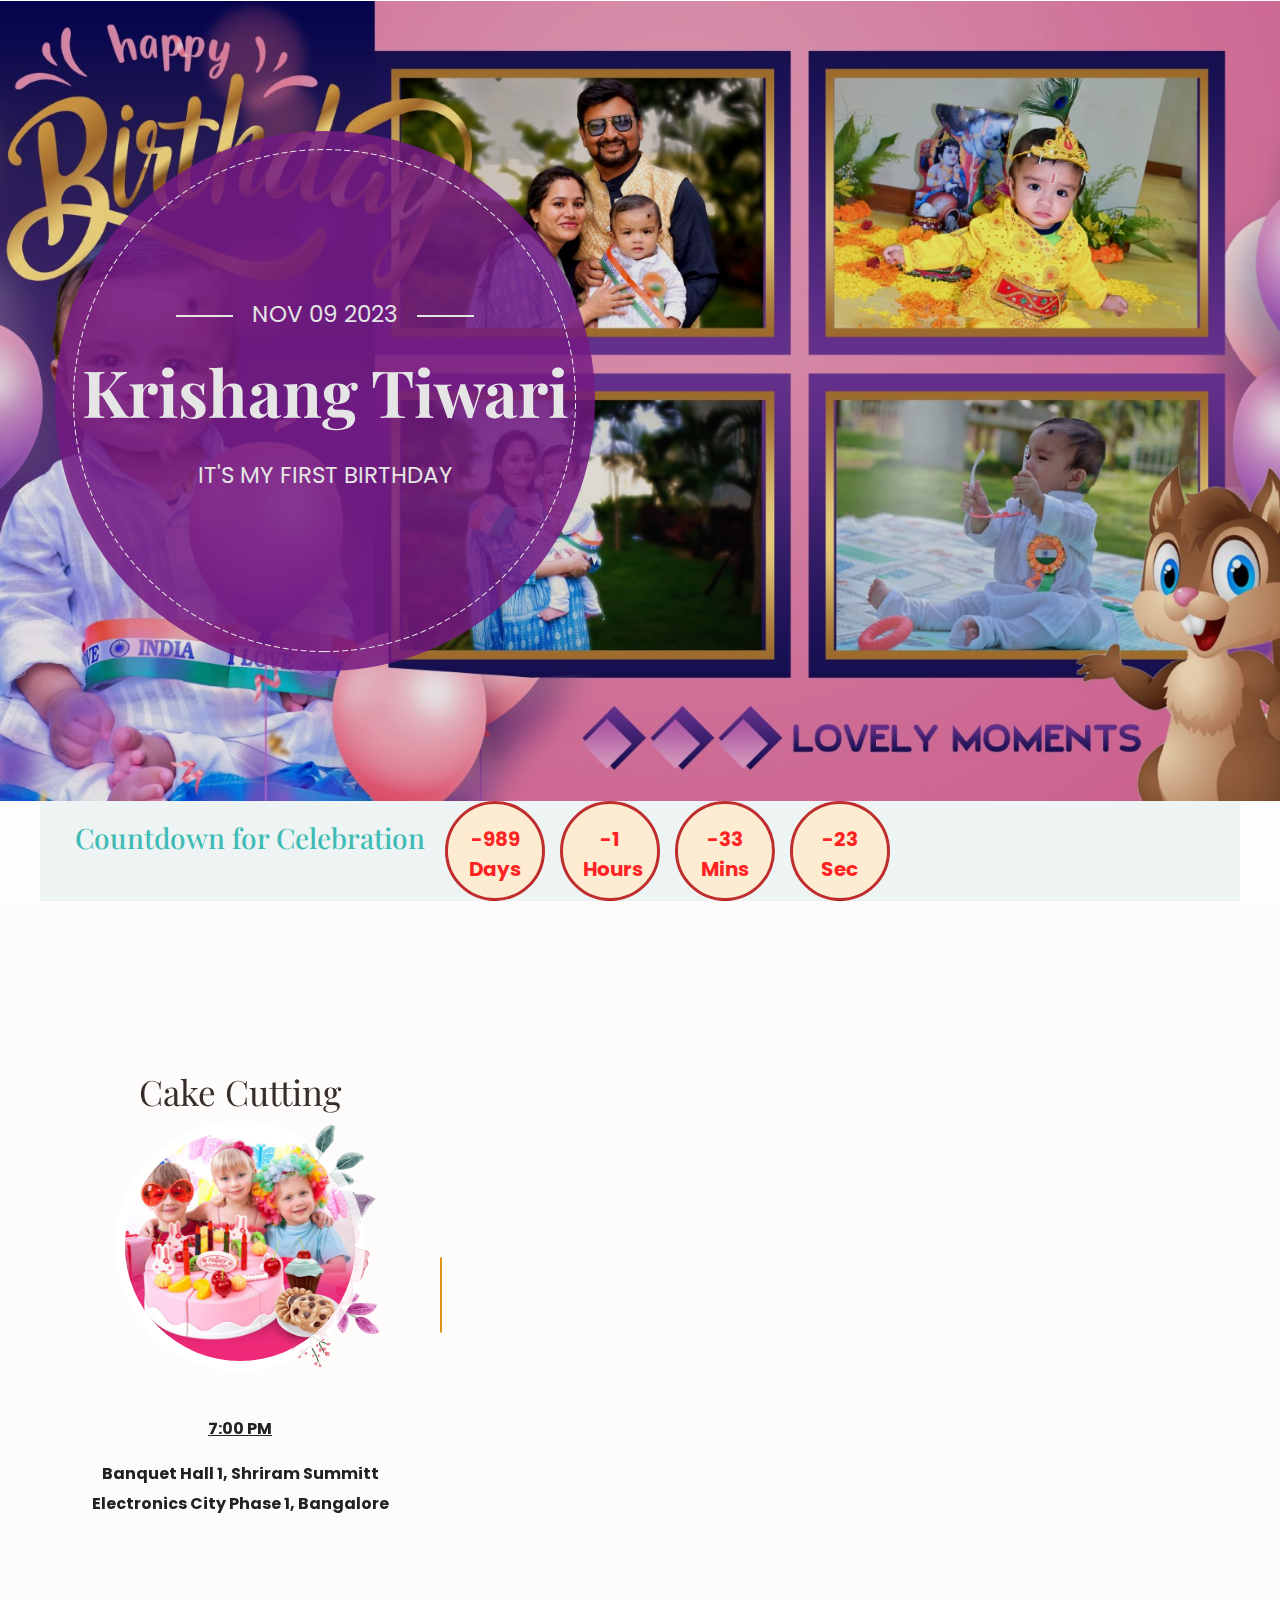
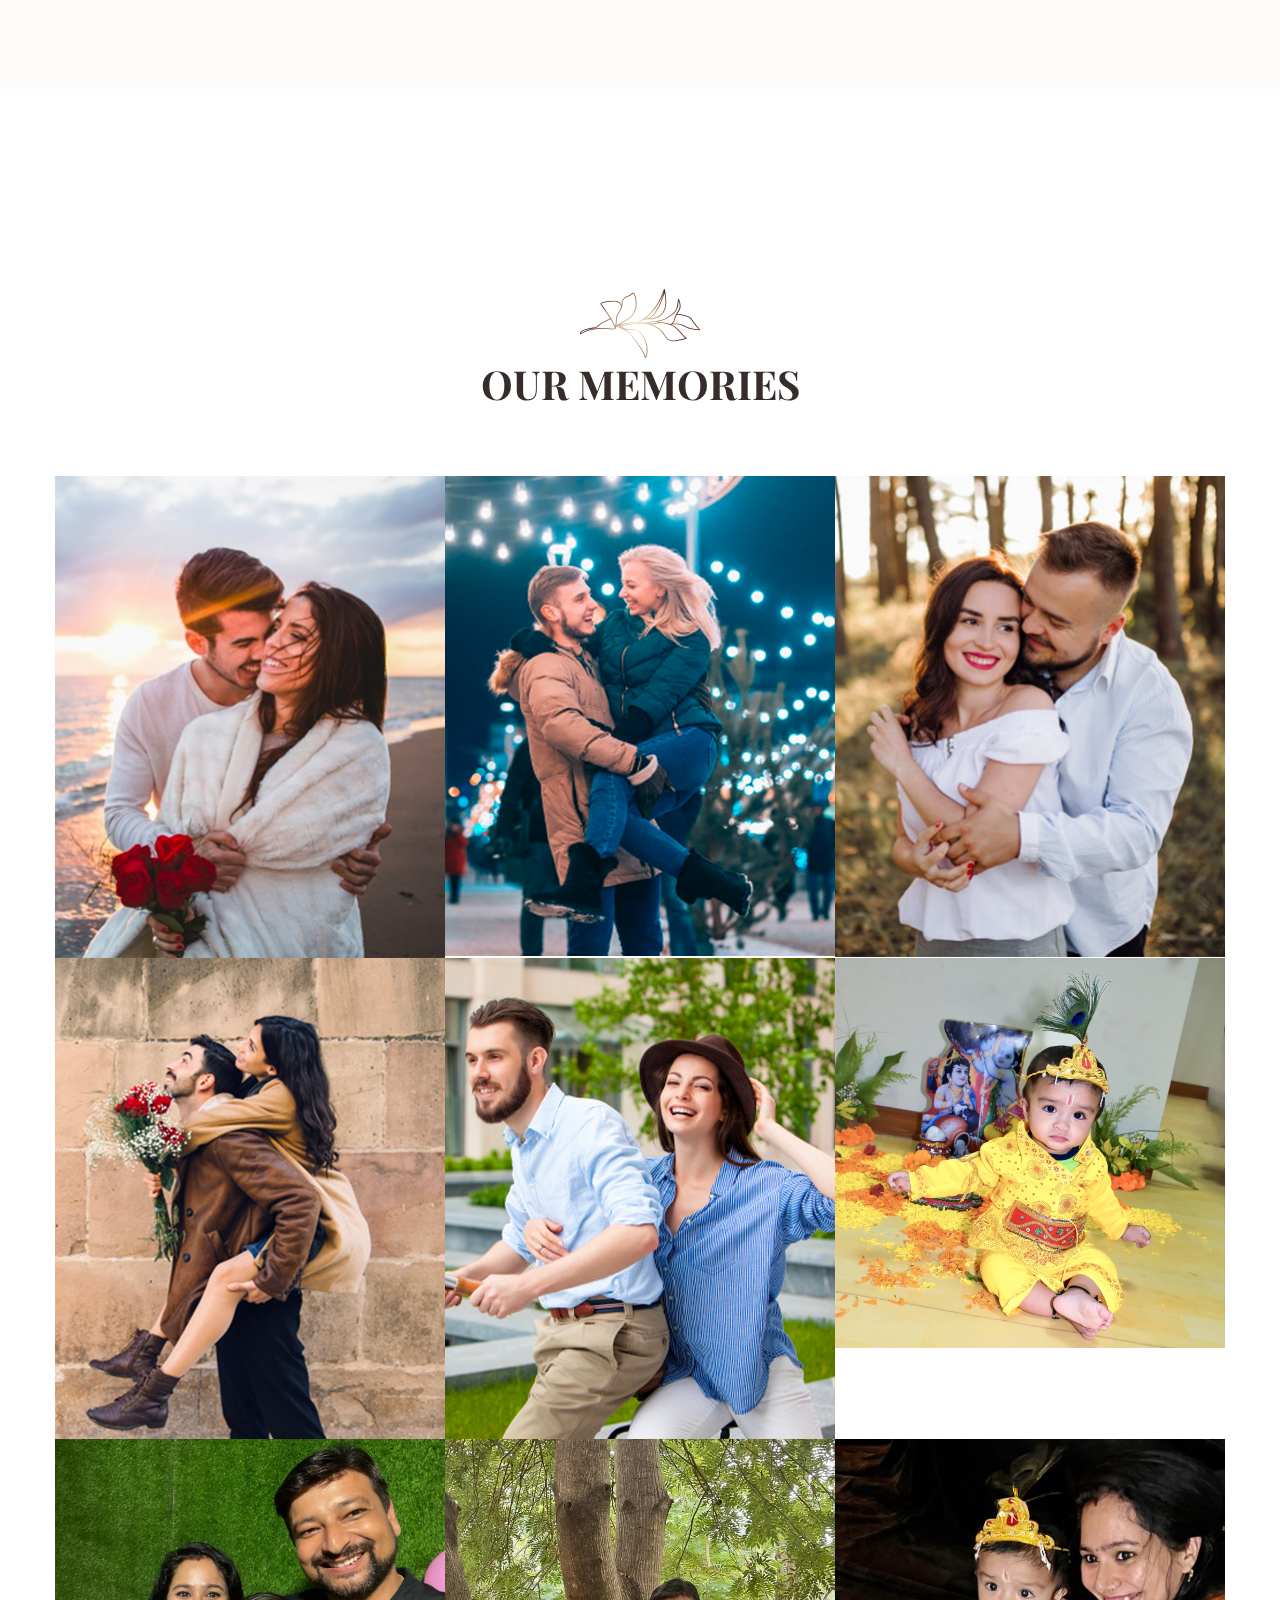
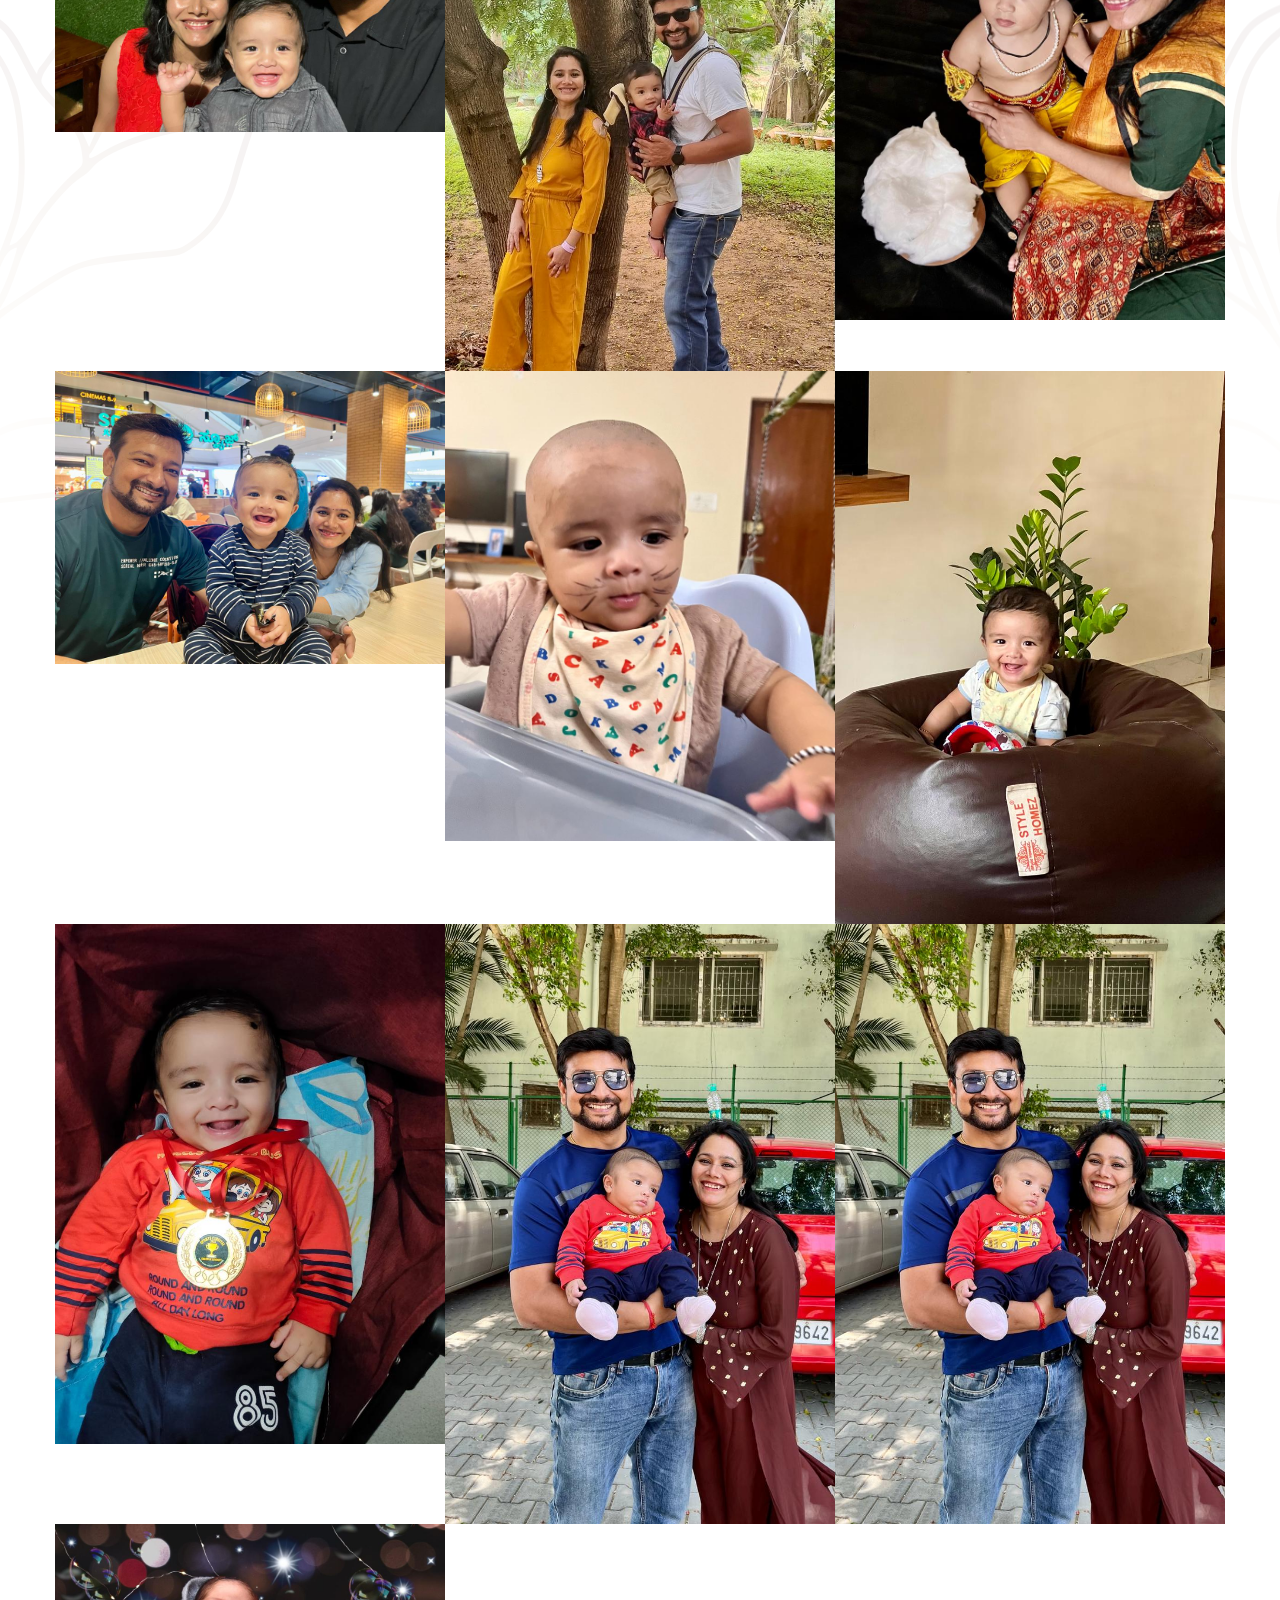
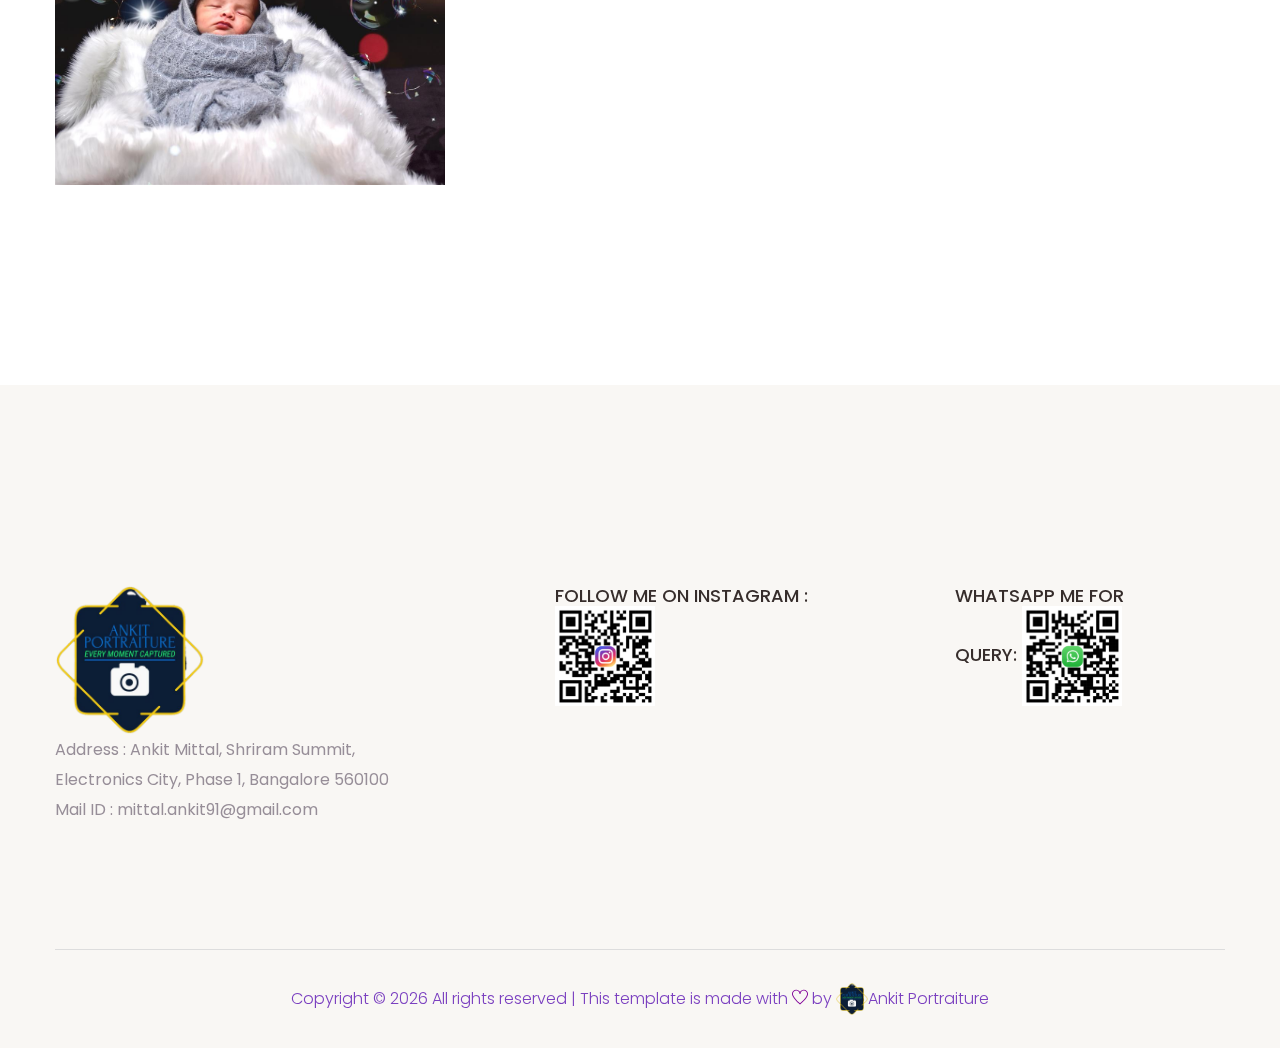
==== index.html @ c600cb48 "invitaion 16" ====
<!doctype html>
<html class="no-js" lang="zxx">

<head>
    <meta charset="utf-8">
    <meta http-equiv="x-ua-compatible" content="ie=edge">
    <title>Birthday Invitation</title>
    <meta name="description" content="">
    <meta name="viewport" content="width=device-width, initial-scale=1">

    <link rel="manifest" href="site.webmanifest">
    <link rel="shortcut icon" type="image/x-icon" href="assets/img/favicon.ico">

    <!-- CSS here -->
    <link rel="stylesheet" href="assets/css/bootstrap.min.css">
    <link rel="stylesheet" href="assets/css/owl.carousel.min.css">
    <link rel="stylesheet" href="assets/css/flaticon.css">
    <link rel="stylesheet" href="assets/css/slicknav.css">
    <link rel="stylesheet" href="assets/css/animate.min.css">
    <link rel="stylesheet" href="assets/css/magnific-popup.css">
    <link rel="stylesheet" href="assets/css/fontawesome-all.min.css">
    <link rel="stylesheet" href="assets/css/themify-icons.css">
    <link rel="stylesheet" href="assets/css/slick.css">
    <link rel="stylesheet" href="assets/css/nice-select.css">
    <link rel="stylesheet" href="assets/css/style.css">
    <link rel="stylesheet" href="assets/css/timer.css">
</head>
<script>
    function countdown() {
        const today = new Date();
        var offerDate = new Date('09 Nov 2023 19:00:00');
        //If offer ends reset to new value
        if (today.getSeconds() == offerDate.getSeconds()) {
            offerDate = resetOfferDate();
        }
        const offerTime = offerDate - today;
        const offerDays = Math.floor(offerTime / (1000 * 60 * 60 * 24));
        const offerHours = Math.floor((offerTime / (1000 * 60 * 60) % 24));
        const offerMins = Math.floor((offerTime / (1000 * 60) % 60));
        const offerSecs = Math.floor((offerTime / 1000) % 60);
        const days_el = document.getElementById("days_left");
        days_el.innerHTML = offerDays;
        const hours_el = document.getElementById("hours_left");
        hours_el.innerHTML = offerHours;
        const mins_el = document.getElementById("mins_left");
        mins_el.innerHTML = offerMins;
        const secs_el = document.getElementById("secs_left");
        secs_el.innerHTML = offerSecs;
    }
    function resetOfferDate() {
        const futureDate = new Date();
        futureDate.setDate(futureDate.getDate() + 15);
        return futureDate;
    }
    setInterval(countdown, 1000);
</script>

<body>

    <!-- Preloader Start -->
    <div id="preloader-active">
        <div class="preloader d-flex align-items-center justify-content-center">
            <div class="preloader-inner position-relative">
                <div class="preloader-circle"></div>
                <div class="preloader-img pere-text">
                    <img src="assets/img/logo/logo.png" alt="">
                </div>
            </div>
        </div>
    </div>
    <!-- Preloader Start -->

    <header>
        <!-- Header Start -->
        <div class="header-area">
            <div class="main-header header-sticky">
                <div class="container">
                    <div class="row align-items-center">
                        <!-- Logo -->
                        <div class="col-xl-2 col-lg-2 col-md-2">
                            <!-- <div class="logo">
                                <a href="index.html"><img src="assets/img/logo/logo.png" alt="" width="50"
                                        height="50"></a>
                            </div> -->
                        </div>
                        <div class="col-xl-10 col-lg-10 col-md-10">
                            <!-- Main-menu -->
                            <!-- <div class="main-menu f-right d-none d-lg-block">
                                <nav>
                                    <ul id="navigation">
                                        <li><a href="index.html">Invitation</a></li> -->

                                        <!-- <li><a href="location.html">Venue Details</a></li>
                                        <li><a href="gallery.html">Memories</a></li> -->
                                        <!-- <li><a href="booking.html">Guest Book</a></li>
                                        <li><a href="#">Pages</a>
                                            <ul class="submenu">
                                                <li><a href="blog.html">Blog</a></li>
                                                <li><a href="single-blog.html">Blog Details</a></li>
                                                <li><a href="elements.html">Element</a></li>
                                            </ul>
                                        </li>
                                        <li><a href="contact.html">contact</a></li> -->

                                    <!-- </ul>
                                </nav>
                            </div> -->
                        </div>
                        <!-- Mobile Menu -->
                        <!-- <div class="col-12">
                            <div class="mobile_menu d-block d-lg-none"></div>
                        </div> -->
                    </div>
                </div>
            </div>
        </div>
        <!-- Header End -->
    </header>

    <main>
        <!-- Slider Area Start-->
        <div class="slider-area ">
            <div class="slider-active">
                <div class="single-slider slider-height hero-overly d-flex align-items-center"
                    data-background="assets/img/hero/homeHero_1.jpg">
                    <div class="container">
                        <div class="row d-flex align-items-center">
                            <div class="col-lg-7 col-md-9 ">
                                <div class="hero__caption text-center d-flex align-items-center caption-bg">
                                    <div class="circle-caption">
                                        <span data-animation="fadeInUp" data-delay=".3s">Nov 09 2023</span>
                                        <h1 data-animation="fadeInUp" data-delay="2s">Krishang Tiwari</h1>
                                        <p data-animation="fadeInUp" data-delay="4s">it's My First Birthday</p>
                                    </div>
                                </div>
                            </div>
                        </div>
                    </div>
                </div>
                <!-- <div class="single-slider slider-height hero-overly d-flex align-items-center"
                    data-background="assets/img/hero/homeHero_1.jpg">
                    <div class="container">
                        <div class="row d-flex align-items-center">
                            <div class="col-lg-7 col-md-9 ">
                                <div class="hero__caption text-center d-flex align-items-center caption-bg">
                                    <div class="circle-caption">
                                        <span data-animation="fadeInUp" data-delay=".3s">Nov 09 2023</span>
                                        <h1 data-animation="fadeInUp" data-delay="2s">Krishang Tiwari</h1>
                                        <p data-animation="fadeInUp" data-delay="4s">it's My First Birthday</p>
                                    </div>
                                </div>
                            </div>
                        </div>
                    </div>
                </div> -->
            </div>
        </div>
        <!-- Slider Area End-->
 
               <!-- Countdown Timer Starts-->    
            <div class="timercenter wrap container" >
                <h3 class="birthday" style="text-align: center">Countdown for Celebration</h3>
                <div class="timer">
                    <div class="days">
                        <span id="days_left">0</span> Days
                    </div>
                    <div class="hours">
                        <span id="hours_left">0</span> Hours
                    </div>
                    <div class="mins">
                        <span id="mins_left">0</span> Mins
                    </div>
                    <div class="secs">
                        <span id="secs_left">0</span> Sec
                    </div>
                </div>
            </div>
            <!-- Countdown Timer Ends-->
        <!-- Services Area Start-->
        <div class="service-area ">
            <div class="container">
                <div class="row">
                    <div class="col-lg-4">
                        <div class="singl-services text-center mb-60">
                            <div class="top-caption">
                                <h4>Cake Cutting</h4>
                            </div>
                            <div class="services-img">
                                <img src="assets/img/service/service2.png" alt="" width="250" height="250">
                                <div class="back-flower">
                                    <img src="assets/img/service/services_flower1.png" alt="">
                                </div>
                            </div>
                            <div class="bottom-caption" >
                                <p style="text-align:center"><b><u>7:00 PM</u></b></p>
                                <p ><b>Banquet Hall 1, Shriram Summitt<br>Electronics City Phase 1, Bangalore </b></p>
                            </div>
                        </div>
                    </div>
                </div>
            </div>
        </div>
        <!-- Services Area End-->
        <!-- our Memories start -->
        <div class="our-memories-area section-padding2">
            <div class="container">
                <!-- section tittle -->
                <div class="row ">
                    <div class="col-lg-12">
                        <div class="section-tittle text-center">
                            <img src="assets/img/memories/section_tittle_flowre.png" alt="">
                            <h2>OUR MEMORIES</h2>
                        </div>
                    </div>
                </div>
                <div class="row no-gutters">
                    <div class="col-lg-4 col-md-4">
                        <div class="memory">
                            <div class="memories-img">
                                <img src="assets/img/memories/memories1.jpg" alt="">
                                <div class="menorie-icon" href="assets/img/memories/memories1.jpg">
                                    <i class="ti-plus"></i>
                                </div>
                            </div>
                        </div>
                    </div>
                    <div class="col-lg-4 col-md-4">
                        <div class="memory">
                            <div class="memories-img">
                                <img src="assets/img/memories/memories2.jpg" alt="">
                                <div class="menorie-icon" href="assets/img/memories/memories2.jpg">
                                    <i class="ti-plus"></i>
                                </div>
                            </div>
                        </div>
                    </div>
                    <div class="col-lg-4 col-md-4">
                        <div class="memory">
                            <div class="memories-img">
                                <img src="assets/img/memories/memories3.jpg" alt="">
                                <div class="menorie-icon" href="assets/img/memories/memories3.jpg">
                                    <i class="ti-plus"></i>
                                </div>
                            </div>
                        </div>
                    </div>
                    <div class="col-lg-4 col-md-4">
                        <div class="memory">
                            <div class="memories-img">
                                <img src="assets/img/memories/memories4.jpg" alt="">
                                <div class="menorie-icon" href="assets/img/memories/memories4.jpg">
                                    <i class="ti-plus"></i>
                                </div>
                            </div>
                        </div>
                    </div>
                    <div class="col-lg-4 col-md-4">
                        <div class="memory">
                            <div class="memories-img">
                                <img src="assets/img/memories/memories5.jpg" alt="">
                                <div class="menorie-icon" href="assets/img/memories/memories5.jpg">
                                    <i class="ti-plus"></i>
                                </div>
                            </div>
                        </div>
                    </div>
                    <div class="col-lg-4 col-md-4">
                        <div class="memory">
                            <div class="memories-img">
                                <img src="assets/img/memories/memories6.jpg" alt="">
                                <div class="menorie-icon" href="assets/img/memories/memories6.jpg">
                                    <i class="ti-plus"></i>
                                </div>
                            </div>
                        </div>
                    </div>
                    <div class="col-lg-4 col-md-4">
                        <div class="memory">
                            <div class="memories-img">
                                <img src="assets/img/memories/memories11.jpg" alt="">
                                <div class="menorie-icon" href="assets/img/memories/memories6.jpg">
                                    <i class="ti-plus"></i>
                                </div>
                            </div>
                        </div>
                    </div>
                    <div class="col-lg-4 col-md-4">
                        <div class="memory">
                            <div class="memories-img">
                                <img src="assets/img/memories/memories12.jpg" alt="">
                                <div class="menorie-icon" href="assets/img/memories/memories6.jpg">
                                    <i class="ti-plus"></i>
                                </div>
                            </div>
                        </div>
                    </div>
                    <div class="col-lg-4 col-md-4">
                        <div class="memory">
                            <div class="memories-img">
                                <img src="assets/img/memories/memories13.jpg" alt="">
                                <div class="menorie-icon" href="assets/img/memories/memories6.jpg">
                                    <i class="ti-plus"></i>
                                </div>
                            </div>
                        </div>
                    </div>
                    <div class="col-lg-4 col-md-4">
                        <div class="memory">
                            <div class="memories-img">
                                <img src="assets/img/memories/memories14.jpg" alt="">
                                <div class="menorie-icon" href="assets/img/memories/memories6.jpg">
                                    <i class="ti-plus"></i>
                                </div>
                            </div>
                        </div>
                    </div>
                    <div class="col-lg-4 col-md-4">
                        <div class="memory">
                            <div class="memories-img">
                                <img src="assets/img/memories/memories15.jpg" alt="">
                                <div class="menorie-icon" href="assets/img/memories/memories6.jpg">
                                    <i class="ti-plus"></i>
                                </div>
                            </div>
                        </div>
                    </div>
                    <div class="col-lg-4 col-md-4">
                        <div class="memory">
                            <div class="memories-img">
                                <img src="assets/img/memories/memories16.jpg" alt="">
                                <div class="menorie-icon" href="assets/img/memories/memories6.jpg">
                                    <i class="ti-plus"></i>
                                </div>
                            </div>
                        </div>
                    </div>
                    <div class="col-lg-4 col-md-4">
                        <div class="memory">
                            <div class="memories-img">
                                <img src="assets/img/memories/memories17.jpg" alt="">
                                <div class="menorie-icon" href="assets/img/memories/memories6.jpg">
                                    <i class="ti-plus"></i>
                                </div>
                            </div>
                        </div>
                    </div>
                    <div class="col-lg-4 col-md-4">
                        <div class="memory">
                            <div class="memories-img">
                                <img src="assets/img/memories/memories18.jpg" alt="">
                                <div class="menorie-icon" href="assets/img/memories/memories6.jpg">
                                    <i class="ti-plus"></i>
                                </div>
                            </div>
                        </div>
                    </div>
                    <div class="col-lg-4 col-md-4">
                        <div class="memory">
                            <div class="memories-img">
                                <img src="assets/img/memories/memories19.jpg" alt="">
                                <div class="menorie-icon" href="assets/img/memories/memories6.jpg">
                                    <i class="ti-plus"></i>
                                </div>
                            </div>
                        </div>
                    </div>
                    <div class="col-lg-4 col-md-4">
                        <div class="memory">
                            <div class="memories-img">
                                <img src="assets/img/memories/memories20.jpg" alt="">
                                <div class="menorie-icon" href="assets/img/memories/memories6.jpg">
                                    <i class="ti-plus"></i>
                                </div>
                            </div>
                        </div>
                    </div>

                </div>
            </div>
            <!-- Shape Img -->
            <div class="memories-shape d-none d-xl-block">
                <img src="assets/img/memories/left-img.png" class="memories-shape1" alt="">
                <img src="assets/img/memories/right-img.png" class="memories-shape2" alt="">
            </div>
        </div>
    </main>
    <footer>
        <!-- Footer Start-->
        <div class="footer-main footer-bg">
            <div class="footer-area footer-padding">
                <div class="container">
                    <div class="row d-flex justify-content-between">
                        <div class="col-xl-4 col-lg-4 col-md-5 col-sm-8">
                            <div class="single-footer-caption mb-50">
                                <div class="single-footer-caption mb-30">
                                    <!-- logo -->
                                    <div class="footer-logo">
                                        <a href="index.html"><img src="assets/img/logo/logo.png" alt="" width="150"
                                                height="150"></a>
                                        <p class="info1">Address : Ankit Mittal, Shriram Summit, Electronics City, Phase
                                            1, Bangalore 560100<br>
                                            Mail ID : mittal.ankit91@gmail.com</p>
                                    </div>
                                    <div class="footer-tittle">
                                        <div class="footer-pera">
                                            <!-- <p class="info2">+(123) 456 - 7890 - 456 - 7890</p>
                                     <p class="info2"> 35 W 46nd Street New York</p> -->
                                        </div>
                                    </div>
                                </div>
                            </div>
                        </div>
                        <div class="col-xl-3 col-lg-4 col-md-5 col-sm-7">
                            <div class="single-footer-caption mb-50">
                                <div class="footer-tittle">
                                    <h4>Follow me on Instagram :
                                        <a href="https://instagram.com/ankit_portraiture?igshid=ZDc4ODBmNjlmNQ=="
                                            target="_blank"> <img src="assets\img\service\AnkitPortraiture.png"
                                                alt="Insta QR Code" width="100" height="100" /></a>
                                    </h4>
                                </div>
                            </div>
                        </div>
                        <div class="col-xl-2 col-lg-3 col-md-5 col-sm-7">
                            <div class="single-footer-caption mb-50">
                                <div class="footer-tittle">
                                    <h4>WhatsApp me for Query:
                                        <a href="https://wa.me/917723809110?text=I'm%20interested%20in%20your%20Photography%20Work"
                                            target="_blank"> <img src="assets\img\service\AnkitWhatsApp.png"
                                                alt="WhatsApp QR Code" width="100" height="100" />
                                </div>
                            </div>
                        </div>
                    </div>
                </div>
            </div>
            <!-- footer-bottom aera -->
            <div class="footer-bottom-area footer-bg">
                <div class="container">
                    <div class="footer-border">
                        <div class="row d-flex align-items-center">
                            <div class="col-xl-12 ">
                                <div class="footer-copy-right text-center">
                                    <p><!-- Link back to Colorlib can't be removed. Template is licensed under CC BY 3.0. -->
                                        Copyright &copy;
                                        <script>document.write(new Date().getFullYear());</script> All rights reserved |
                                        This template is made with <i class="ti-heart" aria-hidden="true"></i> by <img
                                            src="assets/img/logo/logo.png" width="32" height="32">Ankit Portraiture</a>
                                        <!-- Link back to Colorlib can't be removed. Template is licensed under CC BY 3.0. -->
                                    </p>
                                </div>
                            </div>
                        </div>
                    </div>
                </div>
            </div>
        </div>
        <!-- Footer End-->
    </footer>

    <!-- JS here -->

    <!-- All JS Custom Plugins Link Here here -->
    <script src="./assets/js/vendor/modernizr-3.5.0.min.js"></script>
    <!-- Jquery, Popper, Bootstrap -->
    <script src="./assets/js/vendor/jquery-1.12.4.min.js"></script>
    <script src="./assets/js/popper.min.js"></script>
    <script src="./assets/js/bootstrap.min.js"></script>
    <!-- Jquery Mobile Menu -->
    <script src="./assets/js/jquery.slicknav.min.js"></script>

    <!-- Jquery Slick , Owl-Carousel Plugins -->
    <script src="./assets/js/owl.carousel.min.js"></script>
    <script src="./assets/js/slick.min.js"></script>
    <!-- Date Picker -->
    <script src="./assets/js/gijgo.min.js"></script>
    <!-- One Page, Animated-HeadLin -->
    <script src="./assets/js/wow.min.js"></script>
    <script src="./assets/js/animated.headline.js"></script>
    <script src="./assets/js/jquery.magnific-popup.js"></script>

    <!-- Scrollup, nice-select, sticky -->
    <script src="./assets/js/jquery.scrollUp.min.js"></script>
    <script src="./assets/js/jquery.nice-select.min.js"></script>
    <script src="./assets/js/jquery.sticky.js"></script>

    <!-- contact js -->
    <script src="./assets/js/contact.js"></script>
    <script src="./assets/js/jquery.form.js"></script>
    <script src="./assets/js/jquery.validate.min.js"></script>
    <script src="./assets/js/mail-script.js"></script>
    <script src="./assets/js/jquery.ajaxchimp.min.js"></script>

    <!-- Jquery Plugins, main Jquery -->
    <script src="./assets/js/plugins.js"></script>
    <script src="./assets/js/main.js"></script>

</body>

</html>
---- assets/css/flaticon.css ----
/*
  	Flaticon icon font: Flaticon
  	Creation date: 03/02/2020 09:43
  	*/

@font-face {
  font-family: "Flaticon";
  src: url("../fonts/Flaticon.eot");
  src: url("../fonts/Flaticon.eot?#iefix") format("embedded-opentype"),
       url("../fonts/Flaticon.woff2") format("woff2"),
       url("../fonts/Flaticon.woff") format("woff"),
       url("../fonts/Flaticon.ttf") format("truetype"),
       url("../fonts/Flaticon.svg#Flaticon") format("svg");
  font-weight: normal;
  font-style: normal;
}

@media screen and (-webkit-min-device-pixel-ratio:0) {
  @font-face {
    font-family: "Flaticon";
    src: url("../fonts/Flaticon.svg#Flaticon") format("svg");
  }
}

[class^="flaticon-"]:before, [class*=" flaticon-"]:before,
[class^="flaticon-"]:after, [class*=" flaticon-"]:after {   
font-family: Flaticon;

}

.flaticon-chart:before { content: "\f100"; }
.flaticon-speaker:before { content: "\f101"; }
.flaticon-growth:before { content: "\f102"; }
.flaticon-social-media-marketing:before { content: "\f103"; }
.flaticon-tasks:before { content: "\f104"; }
.flaticon-project:before { content: "\f105"; }
.flaticon-award:before { content: "\f106"; }
.flaticon-quote:before { content: "\f107"; }
.flaticon-quote-1:before { content: "\f108"; }
---- assets/css/themify-icons.css ----
@font-face {
	font-family: 'themify';
	src:url('../fonts/themify.eot?-fvbane');


	src:url('../fonts/themify.eot?#iefix-fvbane') format('embedded-opentype'),
		url('../fonts/themify.woff?-fvbane') format('woff'),
		url('../fonts/themify.ttf?-fvbane') format('truetype'),
		url('../fonts/themify.svg?-fvbane#themify') format('svg');
	font-weight: normal;
	font-style: normal;
}

[class^="ti-"], [class*=" ti-"] {
	font-family: 'themify';
	speak: none;
	font-style: normal;
	font-weight: normal;
	font-variant: normal;
	text-transform: none;
	line-height: 1;

	/* Better Font Rendering =========== */
	-webkit-font-smoothing: antialiased;
	-moz-osx-font-smoothing: grayscale;
}

.ti-wand:before {
	content: "\e600";
}
.ti-volume:before {
	content: "\e601";
}
.ti-user:before {
	content: "\e602";
}
.ti-unlock:before {
	content: "\e603";
}
.ti-unlink:before {
	content: "\e604";
}
.ti-trash:before {
	content: "\e605";
}
.ti-thought:before {
	content: "\e606";
}
.ti-target:before {
	content: "\e607";
}
.ti-tag:before {
	content: "\e608";
}
.ti-tablet:before {
	content: "\e609";
}
.ti-star:before {
	content: "\e60a";
}
.ti-spray:before {
	content: "\e60b";
}
.ti-signal:before {
	content: "\e60c";
}
.ti-shopping-cart:before {
	content: "\e60d";
}
.ti-shopping-cart-full:before {
	content: "\e60e";
}
.ti-settings:before {
	content: "\e60f";
}
.ti-search:before {
	content: "\e610";
}
.ti-zoom-in:before {
	content: "\e611";
}
.ti-zoom-out:before {
	content: "\e612";
}
.ti-cut:before {
	content: "\e613";
}
.ti-ruler:before {
	content: "\e614";
}
.ti-ruler-pencil:before {
	content: "\e615";
}
.ti-ruler-alt:before {
	content: "\e616";
}
.ti-bookmark:before {
	content: "\e617";
}
.ti-bookmark-alt:before {
	content: "\e618";
}
.ti-reload:before {
	content: "\e619";
}
.ti-plus:before {
	content: "\e61a";
}
.ti-pin:before {
	content: "\e61b";
}
.ti-pencil:before {
	content: "\e61c";
}
.ti-pencil-alt:before {
	content: "\e61d";
}
.ti-paint-roller:before {
	content: "\e61e";
}
.ti-paint-bucket:before {
	content: "\e61f";
}
.ti-na:before {
	content: "\e620";
}
.ti-mobile:before {
	content: "\e621";
}
.ti-minus:before {
	content: "\e622";
}
.ti-medall:before {
	content: "\e623";
}
.ti-medall-alt:before {
	content: "\e624";
}
.ti-marker:before {
	content: "\e625";
}
.ti-marker-alt:before {
	content: "\e626";
}
.ti-arrow-up:before {
	content: "\e627";
}
.ti-arrow-right:before {
	content: "\e628";
}
.ti-arrow-left:before {
	content: "\e629";
}
.ti-arrow-down:before {
	content: "\e62a";
}
.ti-lock:before {
	content: "\e62b";
}
.ti-location-arrow:before {
	content: "\e62c";
}
.ti-link:before {
	content: "\e62d";
}
.ti-layout:before {
	content: "\e62e";
}
.ti-layers:before {
	content: "\e62f";
}
.ti-layers-alt:before {
	content: "\e630";
}
.ti-key:before {
	content: "\e631";
}
.ti-import:before {
	content: "\e632";
}
.ti-image:before {
	content: "\e633";
}
.ti-heart:before {
	content: "\e634";
}
.ti-heart-broken:before {
	content: "\e635";
}
.ti-hand-stop:before {
	content: "\e636";
}
.ti-hand-open:before {
	content: "\e637";
}
.ti-hand-drag:before {
	content: "\e638";
}
.ti-folder:before {
	content: "\e639";
}
.ti-flag:before {
	content: "\e63a";
}
.ti-flag-alt:before {
	content: "\e63b";
}
.ti-flag-alt-2:before {
	content: "\e63c";
}
.ti-eye:before {
	content: "\e63d";
}
.ti-export:before {
	content: "\e63e";
}
.ti-exchange-vertical:before {
	content: "\e63f";
}
.ti-desktop:before {
	content: "\e640";
}
.ti-cup:before {
	content: "\e641";
}
.ti-crown:before {
	content: "\e642";
}
.ti-comments:before {
	content: "\e643";
}
.ti-comment:before {
	content: "\e644";
}
.ti-comment-alt:before {
	content: "\e645";
}
.ti-close:before {
	content: "\e646";
}
.ti-clip:before {
	content: "\e647";
}
.ti-angle-up:before {
	content: "\e648";
}
.ti-angle-right:before {
	content: "\e649";
}
.ti-angle-left:before {
	content: "\e64a";
}
.ti-angle-down:before {
	content: "\e64b";
}
.ti-check:before {
	content: "\e64c";
}
.ti-check-box:before {
	content: "\e64d";
}
.ti-camera:before {
	content: "\e64e";
}
.ti-announcement:before {
	content: "\e64f";
}
.ti-brush:before {
	content: "\e650";
}
.ti-briefcase:before {
	content: "\e651";
}
.ti-bolt:before {
	content: "\e652";
}
.ti-bolt-alt:before {
	content: "\e653";
}
.ti-blackboard:before {
	content: "\e654";
}
.ti-bag:before {
	content: "\e655";
}
.ti-move:before {
	content: "\e656";
}
.ti-arrows-vertical:before {
	content: "\e657";
}
.ti-arrows-horizontal:before {
	content: "\e658";
}
.ti-fullscreen:before {
	content: "\e659";
}
.ti-arrow-top-right:before {
	content: "\e65a";
}
.ti-arrow-top-left:before {
	content: "\e65b";
}
.ti-arrow-circle-up:before {
	content: "\e65c";
}
.ti-arrow-circle-right:before {
	content: "\e65d";
}
.ti-arrow-circle-left:before {
	content: "\e65e";
}
.ti-arrow-circle-down:before {
	content: "\e65f";
}
.ti-angle-double-up:before {
	content: "\e660";
}
.ti-angle-double-right:before {
	content: "\e661";
}
.ti-angle-double-left:before {
	content: "\e662";
}
.ti-angle-double-down:before {
	content: "\e663";
}
.ti-zip:before {
	content: "\e664";
}
.ti-world:before {
	content: "\e665";
}
.ti-wheelchair:before {
	content: "\e666";
}
.ti-view-list:before {
	content: "\e667";
}
.ti-view-list-alt:before {
	content: "\e668";
}
.ti-view-grid:before {
	content: "\e669";
}
.ti-uppercase:before {
	content: "\e66a";
}
.ti-upload:before {
	content: "\e66b";
}
.ti-underline:before {
	content: "\e66c";
}
.ti-truck:before {
	content: "\e66d";
}
.ti-timer:before {
	content: "\e66e";
}
.ti-ticket:before {
	content: "\e66f";
}
.ti-thumb-up:before {
	content: "\e670";
}
.ti-thumb-down:before {
	content: "\e671";
}
.ti-text:before {
	content: "\e672";
}
.ti-stats-up:before {
	content: "\e673";
}
.ti-stats-down:before {
	content: "\e674";
}
.ti-split-v:before {
	content: "\e675";
}
.ti-split-h:before {
	content: "\e676";
}
.ti-smallcap:before {
	content: "\e677";
}
.ti-shine:before {
	content: "\e678";
}
.ti-shift-right:before {
	content: "\e679";
}
.ti-shift-left:before {
	content: "\e67a";
}
.ti-shield:before {
	content: "\e67b";
}
.ti-notepad:before {
	content: "\e67c";
}
.ti-server:before {
	content: "\e67d";
}
.ti-quote-right:before {
	content: "\e67e";
}
.ti-quote-left:before {
	content: "\e67f";
}
.ti-pulse:before {
	content: "\e680";
}
.ti-printer:before {
	content: "\e681";
}
.ti-power-off:before {
	content: "\e682";
}
.ti-plug:before {
	content: "\e683";
}
.ti-pie-chart:before {
	content: "\e684";
}
.ti-paragraph:before {
	content: "\e685";
}
.ti-panel:before {
	content: "\e686";
}
.ti-package:before {
	content: "\e687";
}
.ti-music:before {
	content: "\e688";
}
.ti-music-alt:before {
	content: "\e689";
}
.ti-mouse:before {
	content: "\e68a";
}
.ti-mouse-alt:before {
	content: "\e68b";
}
.ti-money:before {
	content: "\e68c";
}
.ti-microphone:before {
	content: "\e68d";
}
.ti-menu:before {
	content: "\e68e";
}
.ti-menu-alt:before {
	content: "\e68f";
}
.ti-map:before {
	content: "\e690";
}
.ti-map-alt:before {
	content: "\e691";
}
.ti-loop:before {
	content: "\e692";
}
.ti-location-pin:before {
	content: "\e693";
}
.ti-list:before {
	content: "\e694";
}
.ti-light-bulb:before {
	content: "\e695";
}
.ti-Italic:before {
	content: "\e696";
}
.ti-info:before {
	content: "\e697";
}
.ti-infinite:before {
	content: "\e698";
}
.ti-id-badge:before {
	content: "\e699";
}
.ti-hummer:before {
	content: "\e69a";
}
.ti-home:before {
	content: "\e69b";
}
.ti-help:before {
	content: "\e69c";
}
.ti-headphone:before {
	content: "\e69d";
}
.ti-harddrives:before {
	content: "\e69e";
}
.ti-harddrive:before {
	content: "\e69f";
}
.ti-gift:before {
	content: "\e6a0";
}
.ti-game:before {
	content: "\e6a1";
}
.ti-filter:before {
	content: "\e6a2";
}
.ti-files:before {
	content: "\e6a3";
}
.ti-file:before {
	content: "\e6a4";
}
.ti-eraser:before {
	content: "\e6a5";
}
.ti-envelope:before {
	content: "\e6a6";
}
.ti-download:before {
	content: "\e6a7";
}
.ti-direction:before {
	content: "\e6a8";
}
.ti-direction-alt:before {
	content: "\e6a9";
}
.ti-dashboard:before {
	content: "\e6aa";
}
.ti-control-stop:before {
	content: "\e6ab";
}
.ti-control-shuffle:before {
	content: "\e6ac";
}
.ti-control-play:before {
	content: "\e6ad";
}
.ti-control-pause:before {
	content: "\e6ae";
}
.ti-control-forward:before {
	content: "\e6af";
}
.ti-control-backward:before {
	content: "\e6b0";
}
.ti-cloud:before {
	content: "\e6b1";
}
.ti-cloud-up:before {
	content: "\e6b2";
}
.ti-cloud-down:before {
	content: "\e6b3";
}
.ti-clipboard:before {
	content: "\e6b4";
}
.ti-car:before {
	content: "\e6b5";
}
.ti-calendar:before {
	content: "\e6b6";
}
.ti-book:before {
	content: "\e6b7";
}
.ti-bell:before {
	content: "\e6b8";
}
.ti-basketball:before {
	content: "\e6b9";
}
.ti-bar-chart:before {
	content: "\e6ba";
}
.ti-bar-chart-alt:before {
	content: "\e6bb";
}
.ti-back-right:before {
	content: "\e6bc";
}
.ti-back-left:before {
	content: "\e6bd";
}
.ti-arrows-corner:before {
	content: "\e6be";
}
.ti-archive:before {
	content: "\e6bf";
}
.ti-anchor:before {
	content: "\e6c0";
}
.ti-align-right:before {
	content: "\e6c1";
}
.ti-align-left:before {
	content: "\e6c2";
}
.ti-align-justify:before {
	content: "\e6c3";
}
.ti-align-center:before {
	content: "\e6c4";
}
.ti-alert:before {
	content: "\e6c5";
}
.ti-alarm-clock:before {
	content: "\e6c6";
}
.ti-agenda:before {
	content: "\e6c7";
}
.ti-write:before {
	content: "\e6c8";
}
.ti-window:before {
	content: "\e6c9";
}
.ti-widgetized:before {
	content: "\e6ca";
}
.ti-widget:before {
	content: "\e6cb";
}
.ti-widget-alt:before {
	content: "\e6cc";
}
.ti-wallet:before {
	content: "\e6cd";
}
.ti-video-clapper:before {
	content: "\e6ce";
}
.ti-video-camera:before {
	content: "\e6cf";
}
.ti-vector:before {
	content: "\e6d0";
}
.ti-themify-logo:before {
	content: "\e6d1";
}
.ti-themify-favicon:before {
	content: "\e6d2";
}
.ti-themify-favicon-alt:before {
	content: "\e6d3";
}
.ti-support:before {
	content: "\e6d4";
}
.ti-stamp:before {
	content: "\e6d5";
}
.ti-split-v-alt:before {
	content: "\e6d6";
}
.ti-slice:before {
	content: "\e6d7";
}
.ti-shortcode:before {
	content: "\e6d8";
}
.ti-shift-right-alt:before {
	content: "\e6d9";
}
.ti-shift-left-alt:before {
	content: "\e6da";
}
.ti-ruler-alt-2:before {
	content: "\e6db";
}
.ti-receipt:before {
	content: "\e6dc";
}
.ti-pin2:before {
	content: "\e6dd";
}
.ti-pin-alt:before {
	content: "\e6de";
}
.ti-pencil-alt2:before {
	content: "\e6df";
}
.ti-palette:before {
	content: "\e6e0";
}
.ti-more:before {
	content: "\e6e1";
}
.ti-more-alt:before {
	content: "\e6e2";
}
.ti-microphone-alt:before {
	content: "\e6e3";
}
.ti-magnet:before {
	content: "\e6e4";
}
.ti-line-double:before {
	content: "\e6e5";
}
.ti-line-dotted:before {
	content: "\e6e6";
}
.ti-line-dashed:before {
	content: "\e6e7";
}
.ti-layout-width-full:before {
	content: "\e6e8";
}
.ti-layout-width-default:before {
	content: "\e6e9";
}
.ti-layout-width-default-alt:before {
	content: "\e6ea";
}
.ti-layout-tab:before {
	content: "\e6eb";
}
.ti-layout-tab-window:before {
	content: "\e6ec";
}
.ti-layout-tab-v:before {
	content: "\e6ed";
}
.ti-layout-tab-min:before {
	content: "\e6ee";
}
.ti-layout-slider:before {
	content: "\e6ef";
}
.ti-layout-slider-alt:before {
	content: "\e6f0";
}
.ti-layout-sidebar-right:before {
	content: "\e6f1";
}
.ti-layout-sidebar-none:before {
	content: "\e6f2";
}
.ti-layout-sidebar-left:before {
	content: "\e6f3";
}
.ti-layout-placeholder:before {
	content: "\e6f4";
}
.ti-layout-menu:before {
	content: "\e6f5";
}
.ti-layout-menu-v:before {
	content: "\e6f6";
}
.ti-layout-menu-separated:before {
	content: "\e6f7";
}
.ti-layout-menu-full:before {
	content: "\e6f8";
}
.ti-layout-media-right-alt:before {
	content: "\e6f9";
}
.ti-layout-media-right:before {
	content: "\e6fa";
}
.ti-layout-media-overlay:before {
	content: "\e6fb";
}
.ti-layout-media-overlay-alt:before {
	content: "\e6fc";
}
.ti-layout-media-overlay-alt-2:before {
	content: "\e6fd";
}
.ti-layout-media-left-alt:before {
	content: "\e6fe";
}
.ti-layout-media-left:before {
	content: "\e6ff";
}
.ti-layout-media-center-alt:before {
	content: "\e700";
}
.ti-layout-media-center:before {
	content: "\e701";
}
.ti-layout-list-thumb:before {
	content: "\e702";
}
.ti-layout-list-thumb-alt:before {
	content: "\e703";
}
.ti-layout-list-post:before {
	content: "\e704";
}
.ti-layout-list-large-image:before {
	content: "\e705";
}
.ti-layout-line-solid:before {
	content: "\e706";
}
.ti-layout-grid4:before {
	content: "\e707";
}
.ti-layout-grid3:before {
	content: "\e708";
}
.ti-layout-grid2:before {
	content: "\e709";
}
.ti-layout-grid2-thumb:before {
	content: "\e70a";
}
.ti-layout-cta-right:before {
	content: "\e70b";
}
.ti-layout-cta-left:before {
	content: "\e70c";
}
.ti-layout-cta-center:before {
	content: "\e70d";
}
.ti-layout-cta-btn-right:before {
	content: "\e70e";
}
.ti-layout-cta-btn-left:before {
	content: "\e70f";
}
.ti-layout-column4:before {
	content: "\e710";
}
.ti-layout-column3:before {
	content: "\e711";
}
.ti-layout-column2:before {
	content: "\e712";
}
.ti-layout-accordion-separated:before {
	content: "\e713";
}
.ti-layout-accordion-merged:before {
	content: "\e714";
}
.ti-layout-accordion-list:before {
	content: "\e715";
}
.ti-ink-pen:before {
	content: "\e716";
}
.ti-info-alt:before {
	content: "\e717";
}
.ti-help-alt:before {
	content: "\e718";
}
.ti-headphone-alt:before {
	content: "\e719";
}
.ti-hand-point-up:before {
	content: "\e71a";
}
.ti-hand-point-right:before {
	content: "\e71b";
}
.ti-hand-point-left:before {
	content: "\e71c";
}
.ti-hand-point-down:before {
	content: "\e71d";
}
.ti-gallery:before {
	content: "\e71e";
}
.ti-face-smile:before {
	content: "\e71f";
}
.ti-face-sad:before {
	content: "\e720";
}
.ti-credit-card:before {
	content: "\e721";
}
.ti-control-skip-forward:before {
	content: "\e722";
}
.ti-control-skip-backward:before {
	content: "\e723";
}
.ti-control-record:before {
	content: "\e724";
}
.ti-control-eject:before {
	content: "\e725";
}
.ti-comments-smiley:before {
	content: "\e726";
}
.ti-brush-alt:before {
	content: "\e727";
}
.ti-youtube:before {
	content: "\e728";
}
.ti-vimeo:before {
	content: "\e729";
}
.ti-twitter:before {
	content: "\e72a";
}
.ti-time:before {
	content: "\e72b";
}
.ti-tumblr:before {
	content: "\e72c";
}
.ti-skype:before {
	content: "\e72d";
}
.ti-share:before {
	content: "\e72e";
}
.ti-share-alt:before {
	content: "\e72f";
}
.ti-rocket:before {
	content: "\e730";
}
.ti-pinterest:before {
	content: "\e731";
}
.ti-new-window:before {
	content: "\e732";
}
.ti-microsoft:before {
	content: "\e733";
}
.ti-list-ol:before {
	content: "\e734";
}
.ti-linkedin:before {
	content: "\e735";
}
.ti-layout-sidebar-2:before {
	content: "\e736";
}
.ti-layout-grid4-alt:before {
	content: "\e737";
}
.ti-layout-grid3-alt:before {
	content: "\e738";
}
.ti-layout-grid2-alt:before {
	content: "\e739";
}
.ti-layout-column4-alt:before {
	content: "\e73a";
}
.ti-layout-column3-alt:before {
	content: "\e73b";
}
.ti-layout-column2-alt:before {
	content: "\e73c";
}
.ti-instagram:before {
	content: "\e73d";
}
.ti-google:before {
	content: "\e73e";
}
.ti-github:before {
	content: "\e73f";
}
.ti-flickr:before {
	content: "\e740";
}
.ti-facebook:before {
	content: "\e741";
}
.ti-dropbox:before {
	content: "\e742";
}
.ti-dribbble:before {
	content: "\e743";
}
.ti-apple:before {
	content: "\e744";
}
.ti-android:before {
	content: "\e745";
}
.ti-save:before {
	content: "\e746";
}
.ti-save-alt:before {
	content: "\e747";
}
.ti-yahoo:before {
	content: "\e748";
}
.ti-wordpress:before {
	content: "\e749";
}
.ti-vimeo-alt:before {
	content: "\e74a";
}
.ti-twitter-alt:before {
	content: "\e74b";
}
.ti-tumblr-alt:before {
	content: "\e74c";
}
.ti-trello:before {
	content: "\e74d";
}
.ti-stack-overflow:before {
	content: "\e74e";
}
.ti-soundcloud:before {
	content: "\e74f";
}
.ti-sharethis:before {
	content: "\e750";
}
.ti-sharethis-alt:before {
	content: "\e751";
}
.ti-reddit:before {
	content: "\e752";
}
.ti-pinterest-alt:before {
	content: "\e753";
}
.ti-microsoft-alt:before {
	content: "\e754";
}
.ti-linux:before {
	content: "\e755";
}
.ti-jsfiddle:before {
	content: "\e756";
}
.ti-joomla:before {
	content: "\e757";
}
.ti-html5:before {
	content: "\e758";
}
.ti-flickr-alt:before {
	content: "\e759";
}
.ti-email:before {
	content: "\e75a";
}
.ti-drupal:before {
	content: "\e75b";
}
.ti-dropbox-alt:before {
	content: "\e75c";
}
.ti-css3:before {
	content: "\e75d";
}
.ti-rss:before {
	content: "\e75e";
}
.ti-rss-alt:before {
	content: "\e75f";
}
---- assets/css/nice-select.css ----
.nice-select {
  -webkit-tap-highlight-color: transparent;
  background-color: #fff;
  border-radius: 5px;
  border: solid 1px #e8e8e8;
  box-sizing: border-box;
  clear: both;
  cursor: pointer;
  display: block;
  float: left;
  font-family: inherit;
  font-size: 14px;
  font-weight: normal;
  height: 42px;
  line-height: 40px;
  outline: none;
  padding-left: 18px;
  padding-right: 30px;
  position: relative;
  text-align: left !important;
  -webkit-transition: all 0.2s ease-in-out;
  transition: all 0.2s ease-in-out;
  -webkit-user-select: none;
     -moz-user-select: none;
      -ms-user-select: none;
          user-select: none;
  white-space: nowrap;
  width: auto; }
  .nice-select:hover {
    border-color: #dbdbdb; }
  .nice-select:active, .nice-select.open, .nice-select:focus {
    border-color: #999; }
  .nice-select:after {
    border-bottom: 2px solid #999;
    border-right: 2px solid #999;
    content: '';
    display: block;
    height: 5px;
    margin-top: -4px;
    pointer-events: none;
    position: absolute;
    right: 12px;
    top: 50%;
    -webkit-transform-origin: 66% 66%;
        -ms-transform-origin: 66% 66%;
            transform-origin: 66% 66%;
    -webkit-transform: rotate(45deg);
        -ms-transform: rotate(45deg);
            transform: rotate(45deg);
    -webkit-transition: all 0.15s ease-in-out;
    transition: all 0.15s ease-in-out;
    width: 5px; }
  .nice-select.open:after {
    -webkit-transform: rotate(-135deg);
        -ms-transform: rotate(-135deg);
            transform: rotate(-135deg); }
  .nice-select.open .list {
    opacity: 1;
    pointer-events: auto;
    -webkit-transform: scale(1) translateY(0);
        -ms-transform: scale(1) translateY(0);
            transform: scale(1) translateY(0); }
  .nice-select.disabled {
    border-color: #ededed;
    color: #999;
    pointer-events: none; }
    .nice-select.disabled:after {
      border-color: #cccccc; }
  .nice-select.wide {
    width: 100%; }
    .nice-select.wide .list {
      left: 0 !important;
      right: 0 !important; }
  .nice-select.right {
    float: right; }
    .nice-select.right .list {
      left: auto;
      right: 0; }
  .nice-select.small {
    font-size: 12px;
    height: 36px;
    line-height: 34px; }
    .nice-select.small:after {
      height: 4px;
      width: 4px; }
    .nice-select.small .option {
      line-height: 34px;
      min-height: 34px; }
  .nice-select .list {
    background-color: #fff;
    border-radius: 5px;
    box-shadow: 0 0 0 1px rgba(68, 68, 68, 0.11);
    box-sizing: border-box;
    margin-top: 4px;
    opacity: 0;
    overflow: hidden;
    padding: 0;
    pointer-events: none;
    position: absolute;
    top: 100%;
    left: 0;
    -webkit-transform-origin: 50% 0;
        -ms-transform-origin: 50% 0;
            transform-origin: 50% 0;
    -webkit-transform: scale(0.75) translateY(-21px);
        -ms-transform: scale(0.75) translateY(-21px);
            transform: scale(0.75) translateY(-21px);
    -webkit-transition: all 0.2s cubic-bezier(0.5, 0, 0, 1.25), opacity 0.15s ease-out;
    transition: all 0.2s cubic-bezier(0.5, 0, 0, 1.25), opacity 0.15s ease-out;
    z-index: 9; }
    .nice-select .list:hover .option:not(:hover) {
      background-color: transparent !important; }
  .nice-select .option {
    cursor: pointer;
    font-weight: 400;
    line-height: 40px;
    list-style: none;
    min-height: 40px;
    outline: none;
    padding-left: 18px;
    padding-right: 29px;
    text-align: left;
    -webkit-transition: all 0.2s;
    transition: all 0.2s; }
    .nice-select .option:hover, .nice-select .option.focus, .nice-select .option.selected.focus {
      background-color: #f6f6f6; }
    .nice-select .option.selected {
      font-weight: bold; }
    .nice-select .option.disabled {
      background-color: transparent;
      color: #999;
      cursor: default; }

.no-csspointerevents .nice-select .list {
  display: none; }

.no-csspointerevents .nice-select.open .list {
  display: block; }
---- assets/css/style.css ----
@import url("https://fonts.googleapis.com/css?family=Playfair+Display|Poppins:100i,200,300,400,500,600,700,800,900&display=swap");.white-bg{background:#ffffff}.gray-bg{background:#f5f5f5}.gray-bg{background:#f7f7fd}.white-bg{background:#fff}.black-bg{background:#16161a}.theme-bg{background:#800098}.brand-bg{background:#f1f4fa}.testimonial-bg{background:#f9fafc}.white-color{color:#fff}.black-color{color:#16161a}.theme-color{color:#800098}.boxed-btn{background:#fff;color:#800098 !important;display:inline-block;padding:18px 44px;font-family:"Playfair Display",serif;font-size:14px;font-weight:400;border:0;border:1px solid #800098;letter-spacing:3px;text-align:center;color:#800098;text-transform:uppercase;cursor:pointer}.boxed-btn:hover{background:#800098;color:#fff !important;border:1px solid #800098}.boxed-btn:focus{outline:none}.boxed-btn.large-width{width:220px}[data-overlay]{position:relative;background-size:cover;background-repeat:no-repeat;background-position:center center}[data-overlay]::before{position:absolute;left:0;top:0;right:0;bottom:0;content:""}[data-opacity="1"]::before{opacity:0.1}[data-opacity="2"]::before{opacity:0.2}[data-opacity="3"]::before{opacity:0.3}[data-opacity="4"]::before{opacity:0.4}[data-opacity="5"]::before{opacity:0.5}[data-opacity="6"]::before{opacity:0.6}[data-opacity="7"]::before{opacity:0.7}[data-opacity="8"]::before{opacity:0.8}[data-opacity="9"]::before{opacity:0.9}body{font-family:"Poppins",sans-serif;font-weight:normal;font-style:normal}h1,h2,h3,h3,h4,h5,h6{font-family:"Playfair Display",serif;color:#362d2b;margin-top:0px;font-style:normal;font-weight:500;text-transform:normal}p{font-family:"Poppins",sans-serif;color:#978e98;font-size:16px;line-height:30px;margin-bottom:15px;font-weight:normal}.bg-img-1{background-image:url(../img/slider/slider-img-1.jpg)}.bg-img-2{background-image:url(../img/background-img/bg-img-2.jpg)}.cta-bg-1{background-image:url(../img/background-img/bg-img-3.jpg)}.img{max-width:100%;-webkit-transition:all .3s ease-out 0s;-moz-transition:all .3s ease-out 0s;-ms-transition:all .3s ease-out 0s;-o-transition:all .3s ease-out 0s;transition:all .3s ease-out 0s}.f-left{float:left}.f-right{float:right}.fix{overflow:hidden}.clear{clear:both}a,.button{-webkit-transition:all .3s ease-out 0s;-moz-transition:all .3s ease-out 0s;-ms-transition:all .3s ease-out 0s;-o-transition:all .3s ease-out 0s;transition:all .3s ease-out 0s}a:focus,.button:focus{text-decoration:none;outline:none}a{color:#635c5c}a:hover{color:#fff}a:focus,a:hover,.portfolio-cat a:hover,.footer -menu li a:hover{text-decoration:none}a,button{color:#fff;outline:medium none}button:focus,input:focus,input:focus,textarea,textarea:focus{outline:0}.uppercase{text-transform:uppercase}input:focus::-moz-placeholder{opacity:0;-webkit-transition:.4s;-o-transition:.4s;transition:.4s}.capitalize{text-transform:capitalize}h1 a,h2 a,h3 a,h4 a,h5 a,h6 a{color:inherit}ul{margin:0px;padding:0px}li{list-style:none}hr{border-bottom:1px solid #eceff8;border-top:0 none;margin:30px 0;padding:0}.theme-overlay{position:relative}.theme-overlay::before{background:#1696e7 none repeat scroll 0 0;content:"";height:100%;left:0;opacity:0.6;position:absolute;top:0;width:100%}.overlay{position:relative;z-index:0}.overlay::before{position:absolute;content:"";top:0;left:0;width:100%;height:100%;z-index:-1}.overlay2{position:relative;z-index:0}.overlay2::before{position:absolute;content:"";background-color:#2E2200;top:0;left:0;width:100%;height:100%;z-index:-1;opacity:0.5}.section-padding{padding-top:120px;padding-bottom:120px}.separator{border-top:1px solid #f2f2f2}.mb-90{margin-bottom:90px}@media (max-width: 767px){.mb-90{margin-bottom:30px}}@media (min-width: 768px) and (max-width: 991px){.mb-90{margin-bottom:45px}}.owl-carousel .owl-nav div{background:rgba(255,255,255,0.8) none repeat scroll 0 0;height:40px;left:20px;line-height:40px;font-size:22px;color:#646464;opacity:1;visibility:visible;position:absolute;text-align:center;top:50%;transform:translateY(-50%);transition:all 0.3s ease 0s;width:40px}.owl-carousel .owl-nav div.owl-next{left:auto;right:-30px}.owl-carousel .owl-nav div.owl-next i{position:relative;right:0;top:1px}.owl-carousel .owl-nav div.owl-prev i{position:relative;right:1px;top:0px}.owl-carousel:hover .owl-nav div{opacity:1;visibility:visible}.owl-carousel:hover .owl-nav div:hover{color:#fff;background:#ff3500}.btn{background:#800098;-moz-user-select:none;text-transform:capitalize;color:#fff;cursor:pointer;display:inline-block;font-size:16px;font-weight:400;letter-spacing:1px;line-height:0;margin-bottom:0;padding:30px 44px;border-radius:5px;min-width:150px;cursor:pointer;transition:color 0.4s linear;position:relative;z-index:1;border:0;overflow:hidden;margin:0}.btn::before{content:"";position:absolute;left:0;top:0;width:100%;height:100%;background:#620672;z-index:1;border-radius:5px;transition:transform 0.5s;transition-timing-function:ease;transform-origin:0 0;transition-timing-function:cubic-bezier(0.5, 1.6, 0.4, 0.7);transform:scaleY(0)}.btn:hover::before{transform:scaleY(1);color:#fff !important;z-index:-1}.btn2{background:#800098;-moz-user-select:none;text-transform:capitalize;color:#fff;cursor:pointer;display:inline-block;font-size:16px;font-weight:400;letter-spacing:1px;line-height:0;margin-bottom:0;padding:30px 44px;border-radius:5px;min-width:150px;cursor:pointer;transition:color 0.4s linear;position:relative;z-index:1;border:0;overflow:hidden;margin:0}.btn2::before{content:"";position:absolute;left:0;top:0;width:100%;height:100%;background:#620672;z-index:1;border-radius:5px;transition:transform 0.5s;transition-timing-function:ease;transform-origin:0 0;transition-timing-function:cubic-bezier(0.5, 1.6, 0.4, 0.7);transform:scaleX(0)}.btn2:hover::before{transform:scaleX(1);color:#fff !important;z-index:-1}.header-btn{background:#4043bc;padding:20px 11px;min-width:120px;position:relative}.header-btn::before{background:#ec4683}.btn-ans{background:#fff;position:relative;color:#7b40c0}.btn-ans::before{background:#ec4683;color:#7b40c0}.btn.focus,.btn:focus{outline:0;box-shadow:none}.hero-btn{padding:30px 56px}.border-btn{background:none;-moz-user-select:none;border:2px solid #800098;padding:18px 38px;margin:10px;text-transform:capitalize;color:#800098;cursor:pointer;display:inline-block;font-size:14px;font-weight:500;letter-spacing:1px;margin-bottom:0;border-radius:5px;position:relative;transition:color 0.4s linear;position:relative;overflow:hidden;margin:0}.border-btn::before{border:2px solid transparent;content:"";position:absolute;left:0;top:0;width:100%;height:100%;background:#800098;z-index:-1;transition:transform 0.5s;transition-timing-function:ease;transform-origin:0 0;transition-timing-function:cubic-bezier(0.5, 1.6, 0.4, 0.7);transform:scaleY(0)}.border-btn:hover::before{transform:scaleY(1);order:2px solid transparent}.border-btn.border-btn2{padding:17px 52px}.send-btn{background:#800098;color:#fff;font-size:14px;width:100%;height:55px;border:none;border-radius:5px;cursor:pointer;transition:color 0.4s linear;position:relative;overflow:hidden;z-index:1}.send-btn::before{border:2px solid transparent;content:"";position:absolute;left:0;top:0;width:100%;height:100%;background:#e6373d;color:#800098;z-index:-1;transition:transform 0.5s;transition-timing-function:ease;transform-origin:0 0;transition-timing-function:cubic-bezier(0.5, 1.6, 0.4, 0.7);transform:scaleX(0)}.send-btn:hover::before{transform:scaleY(1);order:2px solid transparent;color:red}.breadcrumb>.active{color:#888}#scrollUp{background:#800098;height:50px;width:50px;right:31px;bottom:18px;color:#fff;font-size:20px;text-align:center;border-radius:50%;line-height:48px;border:2px solid transparent}@media (max-width: 767px){#scrollUp{right:16px}}#scrollUp:hover{color:#fff}.sticky-bar{left:0;margin:auto;position:fixed;top:0;width:100%;-webkit-box-shadow:0 10px 15px rgba(25,25,25,0.1);box-shadow:0 10px 15px rgba(25,25,25,0.1);z-index:9999;-webkit-animation:500ms ease-in-out 0s normal none 1 running fadeInDown;animation:500ms ease-in-out 0s normal none 1 running fadeInDown;-webkit-box-shadow:0 10px 15px rgba(25,25,25,0.1);background:#fff}.mt-5{margin-top:5px}.mt-10{margin-top:10px}.mt-15{margin-top:15px}.mt-20{margin-top:20px}.mt-25{margin-top:25px}.mt-30{margin-top:30px}.mt-35{margin-top:35px}.mt-40{margin-top:40px}.mt-45{margin-top:45px}.mt-50{margin-top:50px}.mt-55{margin-top:55px}.mt-60{margin-top:60px}.mt-65{margin-top:65px}.mt-70{margin-top:70px}.mt-75{margin-top:75px}.mt-80{margin-top:80px}.mt-85{margin-top:85px}.mt-90{margin-top:90px}.mt-95{margin-top:95px}.mt-100{margin-top:100px}.mt-105{margin-top:105px}.mt-110{margin-top:110px}.mt-115{margin-top:115px}.mt-120{margin-top:120px}.mt-125{margin-top:125px}.mt-130{margin-top:130px}.mt-135{margin-top:135px}.mt-140{margin-top:140px}.mt-145{margin-top:145px}.mt-150{margin-top:150px}.mt-155{margin-top:155px}.mt-160{margin-top:160px}.mt-165{margin-top:165px}.mt-170{margin-top:170px}.mt-175{margin-top:175px}.mt-180{margin-top:180px}.mt-185{margin-top:185px}.mt-190{margin-top:190px}.mt-195{margin-top:195px}.mt-200{margin-top:200px}.mb-5{margin-bottom:5px}.mb-10{margin-bottom:10px}.mb-15{margin-bottom:15px}.mb-20{margin-bottom:20px}.mb-25{margin-bottom:25px}.mb-30{margin-bottom:30px}.mb-35{margin-bottom:35px}.mb-40{margin-bottom:40px}.mb-45{margin-bottom:45px}.mb-50{margin-bottom:50px}.mb-55{margin-bottom:55px}.mb-60{margin-bottom:60px}.mb-65{margin-bottom:65px}.mb-70{margin-bottom:70px}.mb-75{margin-bottom:75px}.mb-80{margin-bottom:80px}.mb-85{margin-bottom:85px}.mb-90{margin-bottom:90px}.mb-95{margin-bottom:95px}.mb-100{margin-bottom:100px}.mb-105{margin-bottom:105px}.mb-110{margin-bottom:110px}.mb-115{margin-bottom:115px}.mb-120{margin-bottom:120px}.mb-125{margin-bottom:125px}.mb-130{margin-bottom:130px}.mb-135{margin-bottom:135px}.mb-140{margin-bottom:140px}.mb-145{margin-bottom:145px}.mb-150{margin-bottom:150px}.mb-155{margin-bottom:155px}.mb-160{margin-bottom:160px}.mb-165{margin-bottom:165px}.mb-170{margin-bottom:170px}.mb-175{margin-bottom:175px}.mb-180{margin-bottom:180px}.mb-185{margin-bottom:185px}.mb-190{margin-bottom:190px}.mb-195{margin-bottom:195px}.mb-200{margin-bottom:200px}.ml-5{margin-left:5px}.ml-10{margin-left:10px}.ml-15{margin-left:15px}.ml-20{margin-left:20px}.ml-25{margin-left:25px}.ml-30{margin-left:30px}.ml-35{margin-left:35px}.ml-40{margin-left:40px}.ml-45{margin-left:45px}.ml-50{margin-left:50px}.ml-55{margin-left:55px}.ml-60{margin-left:60px}.ml-65{margin-left:65px}.ml-70{margin-left:70px}.ml-75{margin-left:75px}.ml-80{margin-left:80px}.ml-85{margin-left:85px}.ml-90{margin-left:90px}.ml-95{margin-left:95px}.ml-100{margin-left:100px}.ml-105{margin-left:105px}.ml-110{margin-left:110px}.ml-115{margin-left:115px}.ml-120{margin-left:120px}.ml-125{margin-left:125px}.ml-130{margin-left:130px}.ml-135{margin-left:135px}.ml-140{margin-left:140px}.ml-145{margin-left:145px}.ml-150{margin-left:150px}.ml-155{margin-left:155px}.ml-160{margin-left:160px}.ml-165{margin-left:165px}.ml-170{margin-left:170px}.ml-175{margin-left:175px}.ml-180{margin-left:180px}.ml-185{margin-left:185px}.ml-190{margin-left:190px}.ml-195{margin-left:195px}.ml-200{margin-left:200px}.mr-5{margin-right:5px}.mr-10{margin-right:10px}.mr-15{margin-right:15px}.mr-20{margin-right:20px}.mr-25{margin-right:25px}.mr-30{margin-right:30px}.mr-35{margin-right:35px}.mr-40{margin-right:40px}.mr-45{margin-right:45px}.mr-50{margin-right:50px}.mr-55{margin-right:55px}.mr-60{margin-right:60px}.mr-65{margin-right:65px}.mr-70{margin-right:70px}.mr-75{margin-right:75px}.mr-80{margin-right:80px}.mr-85{margin-right:85px}.mr-90{margin-right:90px}.mr-95{margin-right:95px}.mr-100{margin-right:100px}.mr-105{margin-right:105px}.mr-110{margin-right:110px}.mr-115{margin-right:115px}.mr-120{margin-right:120px}.mr-125{margin-right:125px}.mr-130{margin-right:130px}.mr-135{margin-right:135px}.mr-140{margin-right:140px}.mr-145{margin-right:145px}.mr-150{margin-right:150px}.mr-155{margin-right:155px}.mr-160{margin-right:160px}.mr-165{margin-right:165px}.mr-170{margin-right:170px}.mr-175{margin-right:175px}.mr-180{margin-right:180px}.mr-185{margin-right:185px}.mr-190{margin-right:190px}.mr-195{margin-right:195px}.mr-200{margin-right:200px}.pt-5{padding-top:5px}.pt-10{padding-top:10px}.pt-15{padding-top:15px}.pt-20{padding-top:20px}.pt-25{padding-top:25px}.pt-30{padding-top:30px}.pt-35{padding-top:35px}.pt-40{padding-top:40px}.pt-45{padding-top:45px}.pt-50{padding-top:50px}.pt-55{padding-top:55px}.pt-60{padding-top:60px}.pt-65{padding-top:65px}.pt-70{padding-top:70px}.pt-75{padding-top:75px}.pt-80{padding-top:80px}.pt-85{padding-top:85px}.pt-90{padding-top:90px}.pt-95{padding-top:95px}.pt-100{padding-top:100px}.pt-105{padding-top:105px}.pt-110{padding-top:110px}.pt-115{padding-top:115px}.pt-120{padding-top:120px}.pt-125{padding-top:125px}.pt-130{padding-top:130px}.pt-135{padding-top:135px}.pt-140{padding-top:140px}.pt-145{padding-top:145px}.pt-150{padding-top:150px}.pt-155{padding-top:155px}.pt-160{padding-top:160px}.pt-165{padding-top:165px}.pt-170{padding-top:170px}.pt-175{padding-top:175px}.pt-180{padding-top:180px}.pt-185{padding-top:185px}.pt-190{padding-top:190px}.pt-195{padding-top:195px}.pt-200{padding-top:200px}.pt-260{padding-top:260px}.pb-5{padding-bottom:5px}.pb-10{padding-bottom:10px}.pb-15{padding-bottom:15px}.pb-20{padding-bottom:20px}.pb-25{padding-bottom:25px}.pb-30{padding-bottom:30px}.pb-35{padding-bottom:35px}.pb-40{padding-bottom:40px}.pb-45{padding-bottom:45px}.pb-50{padding-bottom:50px}.pb-55{padding-bottom:55px}.pb-60{padding-bottom:60px}.pb-65{padding-bottom:65px}.pb-70{padding-bottom:70px}.pb-75{padding-bottom:75px}.pb-80{padding-bottom:80px}.pb-85{padding-bottom:85px}.pb-90{padding-bottom:90px}.pb-95{padding-bottom:95px}.pb-100{padding-bottom:100px}.pb-105{padding-bottom:105px}.pb-110{padding-bottom:110px}.pb-115{padding-bottom:115px}.pb-120{padding-bottom:120px}.pb-125{padding-bottom:125px}.pb-130{padding-bottom:130px}.pb-135{padding-bottom:135px}.pb-140{padding-bottom:140px}.pb-145{padding-bottom:145px}.pb-150{padding-bottom:150px}.pb-155{padding-bottom:155px}.pb-160{padding-bottom:160px}.pb-165{padding-bottom:165px}.pb-170{padding-bottom:170px}.pb-175{padding-bottom:175px}.pb-180{padding-bottom:180px}.pb-185{padding-bottom:185px}.pb-190{padding-bottom:190px}.pb-195{padding-bottom:195px}.pb-200{padding-bottom:200px}.pl-5{padding-left:5px}.pl-10{padding-left:10px}.pl-15{padding-left:15px}.pl-20{padding-left:20px}.pl-25{padding-left:25px}.pl-30{padding-left:30px}.pl-35{padding-left:35px}.pl-40{padding-left:40px}.pl-45{padding-left:45px}.pl-50{padding-left:50px}.pl-55{padding-left:55px}.pl-60{padding-left:60px}.pl-65{padding-left:65px}.pl-70{padding-left:70px}.pl-75{padding-left:75px}.pl-80{padding-left:80px}.pl-85{padding-left:85px}.pl-90{padding-left:90px}.pl-95{padding-left:95px}.pl-100{padding-left:100px}.pl-105{padding-left:105px}.pl-110{padding-left:110px}.pl-115{padding-left:115px}.pl-120{padding-left:120px}.pl-125{padding-left:125px}.pl-130{padding-left:130px}.pl-135{padding-left:135px}.pl-140{padding-left:140px}.pl-145{padding-left:145px}.pl-150{padding-left:150px}.pl-155{padding-left:155px}.pl-160{padding-left:160px}.pl-165{padding-left:165px}.pl-170{padding-left:170px}.pl-175{padding-left:175px}.pl-180{padding-left:180px}.pl-185{padding-left:185px}.pl-190{padding-left:190px}.pl-195{padding-left:195px}.pl-200{padding-left:200px}.pr-5{padding-right:5px}.pr-10{padding-right:10px}.pr-15{padding-right:15px}.pr-20{padding-right:20px}.pr-25{padding-right:25px}.pr-30{padding-right:30px}.pr-35{padding-right:35px}.pr-40{padding-right:40px}.pr-45{padding-right:45px}.pr-50{padding-right:50px}.pr-55{padding-right:55px}.pr-60{padding-right:60px}.pr-65{padding-right:65px}.pr-70{padding-right:70px}.pr-75{padding-right:75px}.pr-80{padding-right:80px}.pr-85{padding-right:85px}.pr-90{padding-right:90px}.pr-95{padding-right:95px}.pr-100{padding-right:100px}.pr-105{padding-right:105px}.pr-110{padding-right:110px}.pr-115{padding-right:115px}.pr-120{padding-right:120px}.pr-125{padding-right:125px}.pr-130{padding-right:130px}.pr-135{padding-right:135px}.pr-140{padding-right:140px}.pr-145{padding-right:145px}.pr-150{padding-right:150px}.pr-155{padding-right:155px}.pr-160{padding-right:160px}.pr-165{padding-right:165px}.pr-170{padding-right:170px}.pr-175{padding-right:175px}.pr-180{padding-right:180px}.pr-185{padding-right:185px}.pr-190{padding-right:190px}.pr-195{padding-right:195px}.pr-200{padding-right:200px}.bounce-animate{animation-name:float-bob;animation-duration:2s;animation-iteration-count:infinite;-moz-animation-name:float-bob;-moz-animation-duration:2s;-moz-animation-iteration-count:infinite;-moz-animation-timing-function:linear;-ms-animation-name:float-bob;-ms-animation-duration:2s;-ms-animation-iteration-count:infinite;-ms-animation-timing-function:linear;-o-animation-name:float-bob;-o-animation-duration:2s;-o-animation-iteration-count:infinite;-o-animation-timing-function:linear}@-webkit-keyframes float-bob{0%{-webkit-transform:translateY(-20px);transform:translateY(-20px)}50%{-webkit-transform:translateY(-10px);transform:translateY(-10px)}100%{-webkit-transform:translateY(-20px);transform:translateY(-20px)}}.heartbeat{animation:heartbeat 1s infinite alternate}@-webkit-keyframes heartbeat{to{-webkit-transform:scale(1.03);transform:scale(1.03)}}.rotateme{-webkit-animation-name:rotateme;animation-name:rotateme;-webkit-animation-duration:30s;animation-duration:30s;-webkit-animation-iteration-count:infinite;animation-iteration-count:infinite;-webkit-animation-timing-function:linear;animation-timing-function:linear}@keyframes rotateme{from{-webkit-transform:rotate(0deg);transform:rotate(0deg)}to{-webkit-transform:rotate(360deg);transform:rotate(360deg)}}@-webkit-keyframes rotateme{from{-webkit-transform:rotate(0deg)}to{-webkit-transform:rotate(360deg)}}.services-img::before{content:"";position:absolute;left:50%;top:50%;height:150px;width:150px;background:#520c0c;z-index:-1;border-radius:50%;transform:translate(-50%, -50%);animation:pulse-border 3000ms ease-out infinite}@keyframes pulse-border{0%{transform:translateX(-50%) translateY(-50%) translateZ(0) scale(1);opacity:1}100%{transform:translateX(-50%) translateY(-50%) translateZ(0) scale(1.5);opacity:0}}@-webkit-keyframes pulse-border{0%{transform:translateX(-50%) translateY(-50%) translateZ(0) scale(1);opacity:1}100%{transform:translateX(-50%) translateY(-50%) translateZ(0) scale(1.5);opacity:0}}.preloader{background-color:#f7f7f7;width:100%;height:100%;position:fixed;top:0;left:0;right:0;bottom:0;z-index:999999;-webkit-transition:.6s;-o-transition:.6s;transition:.6s;margin:0 auto}.preloader .preloader-circle{width:100px;height:100px;position:relative;border-style:solid;border-width:3px;border-top-color:#800098;border-bottom-color:transparent;border-left-color:transparent;border-right-color:transparent;z-index:10;border-radius:50%;-webkit-box-shadow:0 1px 5px 0 rgba(35,181,185,0.15);box-shadow:0 1px 5px 0 rgba(35,181,185,0.15);background-color:#ffffff;-webkit-animation:zoom 2000ms infinite ease;animation:zoom 2000ms infinite ease;-webkit-transition:.6s;-o-transition:.6s;transition:.6s}.preloader .preloader-circle2{border-top-color:#0078ff}.preloader .preloader-img{position:absolute;top:50%;z-index:200;left:0;right:0;margin:0 auto;text-align:center;display:inline-block;-webkit-transform:translateY(-50%);-ms-transform:translateY(-50%);transform:translateY(-50%);padding-top:6px;-webkit-transition:.6s;-o-transition:.6s;transition:.6s}.preloader .preloader-img img{max-width:55px}.preloader .pere-text strong{font-weight:800;color:#dca73a;text-transform:uppercase}@-webkit-keyframes zoom{0%{-webkit-transform:rotate(0deg);transform:rotate(0deg);-webkit-transition:.6s;-o-transition:.6s;transition:.6s}100%{-webkit-transform:rotate(360deg);transform:rotate(360deg);-webkit-transition:.6s;-o-transition:.6s;transition:.6s}}@keyframes zoom{0%{-webkit-transform:rotate(0deg);transform:rotate(0deg);-webkit-transition:.6s;-o-transition:.6s;transition:.6s}100%{-webkit-transform:rotate(360deg);transform:rotate(360deg);-webkit-transition:.6s;-o-transition:.6s;transition:.6s}}.section-padding2{padding-top:200px;padding-bottom:200px}@media only screen and (min-width: 1200px) and (max-width: 1600px){.section-padding2{padding-top:200px;padding-bottom:200px}}@media only screen and (min-width: 992px) and (max-width: 1199px){.section-padding2{padding-top:200px;padding-bottom:200px}}@media only screen and (min-width: 768px) and (max-width: 991px){.section-padding2{padding-top:100px;padding-bottom:100px}}@media only screen and (min-width: 576px) and (max-width: 767px){.section-padding2{padding-top:70px;padding-bottom:70px}}@media (max-width: 767px){.section-padding2{padding-top:70px;padding-bottom:70px}}.story-padding{padding-top:200px;padding-bottom:100px}@media only screen and (min-width: 1200px) and (max-width: 1600px){.story-padding{padding-top:200px;padding-bottom:100px}}@media only screen and (min-width: 992px) and (max-width: 1199px){.story-padding{padding-top:200px;padding-bottom:100px}}@media only screen and (min-width: 768px) and (max-width: 991px){.story-padding{padding-top:100px;padding-bottom:80px}}@media only screen and (min-width: 576px) and (max-width: 767px){.story-padding{padding-top:100px;padding-bottom:80px}}@media (max-width: 767px){.story-padding{padding-top:50px;padding-bottom:30px}}.gift-padding{padding-top:160px;padding-bottom:170px}@media only screen and (min-width: 1200px) and (max-width: 1600px){.gift-padding{padding-top:160px;padding-bottom:170px}}@media only screen and (min-width: 992px) and (max-width: 1199px){.gift-padding{padding-top:160px;padding-bottom:170px}}@media only screen and (min-width: 768px) and (max-width: 991px){.gift-padding{padding-top:100px;padding-bottom:100px}}@media only screen and (min-width: 576px) and (max-width: 767px){.gift-padding{padding-top:100px;padding-bottom:100px}}@media (max-width: 767px){.gift-padding{padding-top:100px;padding-bottom:100px}}.section-padd-top30{padding-top:170px;padding-bottom:200px}@media only screen and (min-width: 1200px) and (max-width: 1600px){.section-padd-top30{padding-top:170px;padding-bottom:200px}}@media only screen and (min-width: 992px) and (max-width: 1199px){.section-padd-top30{padding-top:170px;padding-bottom:200px}}@media only screen and (min-width: 768px) and (max-width: 991px){.section-padd-top30{padding-top:100px;padding-bottom:160px}}@media only screen and (min-width: 576px) and (max-width: 767px){.section-padd-top30{padding-top:50px;padding-bottom:90px}}@media (max-width: 767px){.section-padd-top30{padding-top:35px;padding-bottom:90px}}.testimonial-padding{padding-top:157px;padding-bottom:157px}@media only screen and (min-width: 1200px) and (max-width: 1600px){.testimonial-padding{padding-top:157px;padding-bottom:157px}}@media only screen and (min-width: 992px) and (max-width: 1199px){.testimonial-padding{padding-top:120px;padding-bottom:120px}}@media only screen and (min-width: 768px) and (max-width: 991px){.testimonial-padding{padding-top:100px;padding-bottom:100px}}@media only screen and (min-width: 576px) and (max-width: 767px){.testimonial-padding{padding-top:80px;padding-bottom:60px}}@media (max-width: 767px){.testimonial-padding{padding-top:80px;padding-bottom:60px}}.footer-padding{padding-top:200px;padding-bottom:74px}@media only screen and (min-width: 1200px) and (max-width: 1600px){.footer-padding{padding-top:200px;padding-bottom:74px}}@media only screen and (min-width: 992px) and (max-width: 1199px){.footer-padding{padding-top:70px;padding-bottom:74px}}@media only screen and (min-width: 768px) and (max-width: 991px){.footer-padding{padding-top:70px;padding-bottom:0px}}@media only screen and (min-width: 576px) and (max-width: 767px){.footer-padding{padding-top:70px;padding-bottom:0px}}@media (max-width: 767px){.footer-padding{padding-top:70px;padding-bottom:74px}}.white-bg{background:#ffffff}.gray-bg{background:#f5f5f5}.gray-bg{background:#f7f7fd}.white-bg{background:#fff}.black-bg{background:#16161a}.theme-bg{background:#800098}.brand-bg{background:#f1f4fa}.testimonial-bg{background:#f9fafc}.white-color{color:#fff}.black-color{color:#16161a}.theme-color{color:#800098}@media only screen and (min-width: 768px) and (max-width: 991px){.main-header{padding:15px 0}}@media only screen and (min-width: 576px) and (max-width: 767px){.main-header{padding:15px 0}}@media (max-width: 767px){.main-header{padding:15px 0}}@media only screen and (min-width: 1200px) and (max-width: 1600px){.main-header .main-menu{margin-right:30px}}.main-header .main-menu ul li{display:inline-block;position:relative;z-index:1}.main-header .main-menu ul li a{color:#002e5b;font-weight:400;padding:39px 19px;font-weight:400;display:block;font-size:16px;-webkit-transition:all .3s ease-out 0s;-moz-transition:all .3s ease-out 0s;-ms-transition:all .3s ease-out 0s;-o-transition:all .3s ease-out 0s;transition:all .3s ease-out 0s;text-transform:capitalize}@media only screen and (min-width: 992px) and (max-width: 1199px){.main-header .main-menu ul li a{padding:39px 15px}}.main-header .main-menu ul li:hover>a{color:#800098}.main-header .main-menu ul ul.submenu{position:absolute;width:170px;background:#fff;left:0;top:120%;visibility:hidden;opacity:0;box-shadow:0 0 10px 3px rgba(0,0,0,0.05);padding:17px 0;border-top:5px solid #800098;border-radius:0 37px 0px 24px;-webkit-transition:all .3s ease-out 0s;-moz-transition:all .3s ease-out 0s;-ms-transition:all .3s ease-out 0s;-o-transition:all .3s ease-out 0s;transition:all .3s ease-out 0s}.main-header .main-menu ul ul.submenu>li{margin-left:7px;display:block}.main-header .main-menu ul ul.submenu>li>a{padding:6px 10px !important;font-size:14px;color:#0b1c39;text-transform:capitalize}.main-header .main-menu ul ul.submenu>li>a:hover{color:#800098;background:none}.header-area .header-top .header-info-right .header-social a i{-webkit-transition:all .4s ease-out 0s;-moz-transition:all .4s ease-out 0s;-ms-transition:all .4s ease-out 0s;-o-transition:all .4s ease-out 0s;transition:all .4s ease-out 0s;transform:rotateY(0deg);-webkit-transform:rotateY(0deg);-moz-transform:rotateY(0deg);-ms-transform:rotateY(0deg);-o-transform:rotateY(0deg)}.header-area .header-top .header-info-right .header-social a:hover i{transform:rotateY(180deg);-webkit-transform:rotateY(180deg);-moz-transform:rotateY(180deg);-ms-transform:rotateY(180deg);-o-transform:rotateY(180deg)}.main-header ul>li:hover>ul.submenu{visibility:visible;opacity:1;top:100%}.top-bg{background:#002d5b}.header-sticky ul li a{padding:10px 19px}.header-sticky.sticky-bar.sticky .main-menu ul>li>a{padding:26px 20px}.slicknav_menu .slicknav_icon-bar{background-color:#800098 !important}.slicknav_nav{margin-top:0px}.header-sticky.sticky-bar.sticky .header-btn .get-btn{padding:20px 20px}.header-area .slicknav_btn{top:-34px}.slicknav_menu .slicknav_nav a:hover{background:transparent;color:#800098}.slicknav_menu{background:transparent;margin-top:5px !important}.mobile_menu{position:absolute;right:0px;width:100%;z-index:99}.slider-height{max-height:940px;height:940px;background-repeat:no-repeat;background-position:center center;background-size:cover}@media only screen and (min-width: 1200px) and (max-width: 1600px){.slider-height{height:800px}}@media only screen and (min-width: 992px) and (max-width: 1199px){.slider-height{height:750px}}@media only screen and (min-width: 768px) and (max-width: 991px){.slider-height{height:560px}}@media only screen and (min-width: 576px) and (max-width: 767px){.slider-height{height:400px}}@media (max-width: 767px){.slider-height{height:400px}}.slider-area .hero__caption{position:relative}.slider-area .hero__caption::before{position:absolute;content:"";background-image:url(../img/hero/hero_circle.png);background-repeat:no-repeat;background-size:cover;width:540px;height:540px;z-index:-1;-webkit-animation-name:rotateme;animation-name:rotateme;-webkit-animation-duration:30s;animation-duration:30s;-webkit-animation-iteration-count:infinite;animation-iteration-count:infinite;-webkit-animation-timing-function:linear;animation-timing-function:linear}@media only screen and (min-width: 992px) and (max-width: 1199px){.slider-area .hero__caption::before{width:450px;height:450px}}@media only screen and (min-width: 768px) and (max-width: 991px){.slider-area .hero__caption::before{width:350px;height:350px}}@media only screen and (min-width: 576px) and (max-width: 767px){.slider-area .hero__caption::before{width:250px;height:250px}}@media (max-width: 767px){.slider-area .hero__caption::before{width:220px;height:220px}}@keyframes rotateme{from{-webkit-transform:rotate(0deg);transform:rotate(0deg)}to{-webkit-transform:rotate(360deg);transform:rotate(360deg)}}@-webkit-keyframes rotateme{from{-webkit-transform:rotate(0deg)}to{-webkit-transform:rotate(360deg)}}.slider-area .hero__caption.caption-bg{background-repeat:no-repeat;background-size:cover;height:540px;width:540px}.slider-area .hero__caption .circle-caption{margin:auto}@media only screen and (min-width: 992px) and (max-width: 1199px){.slider-area .hero__caption .circle-caption{margin:0;padding-left:58px}}@media only screen and (min-width: 768px) and (max-width: 991px){.slider-area .hero__caption .circle-caption{margin:0;padding-left:65px}}@media only screen and (min-width: 576px) and (max-width: 767px){.slider-area .hero__caption .circle-caption{margin:0;padding-left:35px}}@media (max-width: 767px){.slider-area .hero__caption .circle-caption{margin:0;padding-left:22px}}.slider-area .hero__caption .circle-caption span{color:#fff;text-transform:uppercase;font-size:23px;font-family:"Poppins",sans-serif;position:relative;margin-bottom:20px;display:inline-block}@media only screen and (min-width: 576px) and (max-width: 767px){.slider-area .hero__caption .circle-caption span{font-size:18px;margin-bottom:7px}}@media (max-width: 767px){.slider-area .hero__caption .circle-caption span{font-size:18px;margin-bottom:7px}}.slider-area .hero__caption .circle-caption span::before{position:absolute;content:"";top:50%;left:-76px;width:57px;height:2px;background:#fff;display:inline-block}@media only screen and (min-width: 576px) and (max-width: 767px){.slider-area .hero__caption .circle-caption span::before{display:none}}@media (max-width: 767px){.slider-area .hero__caption .circle-caption span::before{display:none}}.slider-area .hero__caption .circle-caption span::after{position:absolute;content:"";top:50%;right:-76px;width:57px;height:2px;background:#fff;display:inline-block}@media only screen and (min-width: 576px) and (max-width: 767px){.slider-area .hero__caption .circle-caption span::after{display:none}}@media (max-width: 767px){.slider-area .hero__caption .circle-caption span::after{display:none}}.slider-area .hero__caption .circle-caption h1{font-size:65px;font-weight:700;margin-bottom:14px;color:#fff;font-family:"Playfair Display",serif;line-height:1.2;text-transform:capitalize;margin-bottom:30px}@media only screen and (min-width: 992px) and (max-width: 1199px){.slider-area .hero__caption .circle-caption h1{font-size:50px;line-height:1.2}}@media only screen and (min-width: 768px) and (max-width: 991px){.slider-area .hero__caption .circle-caption h1{font-size:34px;line-height:1.2;margin-bottom:10px}}@media only screen and (min-width: 576px) and (max-width: 767px){.slider-area .hero__caption .circle-caption h1{font-size:30px;line-height:1.4;margin-bottom:8px}}@media (max-width: 767px){.slider-area .hero__caption .circle-caption h1{font-size:27px;line-height:1.4;margin-bottom:8px}}.slider-area .hero__caption .circle-caption p{color:#fff;text-transform:uppercase;font-size:23px}@media only screen and (min-width: 768px) and (max-width: 991px){.slider-area .hero__caption .circle-caption p{font-size:15px}}@media only screen and (min-width: 576px) and (max-width: 767px){.slider-area .hero__caption .circle-caption p{font-size:15px}}@media (max-width: 767px){.slider-area .hero__caption .circle-caption p{font-size:13px}}.slider-area .hero__img img{max-width:584px;max-height:607px}@media only screen and (min-width: 992px) and (max-width: 1199px){.slider-area .hero__img img{max-width:386px}}.hero-overly{position:relative;z-index:0}.hero-overly::before{position:absolute;content:"";background-color:rgba(0,0,0,0.1);width:100%;height:100%;left:0;top:0;bottom:0;right:0;z-index:1;background-repeat:no-repeat}.slider-area .hero-cap{position:relative;z-index:1}.slider-area .hero-cap h2{color:#fff;font-size:50px;font-weight:700;text-transform:capitalize}.slider-height2{min-height:400px;background-repeat:no-repeat;background-position:center center;background-size:cover}@media (max-width: 767px){.slider-height2{min-height:360px}}.services-area{padding-top:270px}.header2{background:#fbf7f3}.Our-story-area{position:relative}.Our-story-area .story-img{position:relative;margin-left:40px}@media only screen and (min-width: 576px) and (max-width: 767px){.Our-story-area .story-img{margin-left:0px;margin-bottom:50px}}@media (max-width: 767px){.Our-story-area .story-img{margin-left:0px;margin-bottom:50px}}.Our-story-area .story-img .story-imges{width:100%}@media (max-width: 767px){.Our-story-area .story-img .shape-flower-img{display:none}}.Our-story-area .story-img .shape-flower-img .flower-top{position:absolute;bottom:-79px;left:-71px}.Our-story-area .story-caption{padding-left:48px;padding-right:45px;padding-top:48px}@media only screen and (min-width: 1200px) and (max-width: 1600px){.Our-story-area .story-caption{padding-left:20px;padding-right:0;padding-top:48px}}@media only screen and (min-width: 992px) and (max-width: 1199px){.Our-story-area .story-caption{padding-left:20px;padding-right:0;padding-top:20px}}@media only screen and (min-width: 768px) and (max-width: 991px){.Our-story-area .story-caption{padding-left:0px;padding-right:0;padding-top:0px}}@media only screen and (min-width: 576px) and (max-width: 767px){.Our-story-area .story-caption{padding-left:0px;padding-right:0;padding-top:0px;padding-top:0px}}@media (max-width: 767px){.Our-story-area .story-caption{padding-left:0px;padding-right:0;padding-top:0px}}.Our-story-area .story-caption img{margin-bottom:10px}.Our-story-area .story-caption h3{font-size:40px;font-weight:700;margin-bottom:14px;color:#362d2b;font-family:"Playfair Display",serif;line-height:1.2;text-transform:uppercase;margin-bottom:44px}@media only screen and (min-width: 992px) and (max-width: 1199px){.Our-story-area .story-caption h3{margin-bottom:10px}}.Our-story-area .story-caption .story1{margin-bottom:35px}@media only screen and (min-width: 992px) and (max-width: 1199px){.Our-story-area .story-caption .story1{margin-bottom:10px}}.Our-story-area .shape-flower .flower1{position:absolute;left:0;top:50%;transform:translateY(-50%)}.Our-story-area .shape-flower .flower2{position:absolute;right:0;top:50%;transform:translateY(-50%)}.service-area{background:#fefcfa;padding-top:170px;padding-bottom:110px}@media only screen and (min-width: 1200px) and (max-width: 1600px){.service-area{padding-top:170px;padding-bottom:110px}}@media only screen and (min-width: 992px) and (max-width: 1199px){.service-area{padding-top:140px;padding-bottom:85px}}@media only screen and (min-width: 768px) and (max-width: 991px){.service-area{padding-top:140px;padding-bottom:85px}}@media only screen and (min-width: 576px) and (max-width: 767px){.service-area{padding-top:70px;padding-bottom:0px}}@media (max-width: 767px){.service-area{padding-top:70px;padding-bottom:0px}}.service-area .col-lg-4:nth-child(3) .singl-services::before{display:none}.service-area .singl-services{position:relative}.service-area .singl-services::before{position:absolute;content:"";top:50%;right:-17px;width:2px;height:75px;background:#e09513;transform:translateY(-50%)}@media (max-width: 767px){.service-area .singl-services::before{display:none}}@media only screen and (min-width: 576px) and (max-width: 767px){.service-area .singl-services::before{display:none}}@media only screen and (min-width: 768px) and (max-width: 991px){.service-area .singl-services::before{display:none}}.service-area .singl-services .top-caption h4{color:#362d2b;font-size:35px;font-weight:400;line-height:1.2}.service-area .singl-services .top-caption p{font-family:"Playfair Display",serif;color:#362d2b;font-size:20px;margin-bottom:54px}.service-area .singl-services .services-img{position:relative;z-index:0}.service-area .singl-services .services-img img{position:relative;margin-bottom:43px;border:10px solid rgba(255,255,255,0.8);border-radius:50%}.service-area .singl-services .services-img .back-flower{position:absolute;right:45px;bottom:0;z-index:-1;top:3px}@media only screen and (min-width: 768px) and (max-width: 991px){.service-area .singl-services .services-img .back-flower{right:180px}}@media only screen and (min-width: 576px) and (max-width: 767px){.service-area .singl-services .services-img .back-flower{right:50px}}@media (max-width: 767px){.service-area .singl-services .services-img .back-flower{right:0px}}.service-area .singl-services .services-img .back-flower img{margin-bottom:0px;border:0;border-radius:0}.service-area .singl-services .bottom-caption span{color:#daad9e;letter-spacing:10px;font-size:16px;font-weight:400;margin-bottom:15px;display:block}.service-area .singl-services .bottom-caption p{color:#090908}.section-tittle h2{color:#362d2b;font-size:40px;font-weight:700;margin-bottom:66px;line-height:1.3;text-transform:uppercase}@media (max-width: 767px){.section-tittle h2{font-size:39px;line-height:1.3}}.section-tittle.tittle-form img{-webkit-transition:all .6s ease-out 0s;-moz-transition:all .6s ease-out 0s;-ms-transition:all .6s ease-out 0s;-o-transition:all .6s ease-out 0s;transition:all .6s ease-out 0s;position:relative;top:-35px}.section-tittle.tittle-form h2{font-size:40px}@media only screen and (min-width: 768px) and (max-width: 991px){.section-tittle.tittle-form h2{font-size:34px;line-height:1.3}}@media (max-width: 767px){.section-tittle.tittle-form h2{font-size:34px;line-height:1.3}}.our-memories-area{position:relative}.our-memories-area .memory{-webkit-transition:all .4s ease-out 0s;-moz-transition:all .4s ease-out 0s;-ms-transition:all .4s ease-out 0s;-o-transition:all .4s ease-out 0s;transition:all .4s ease-out 0s}.our-memories-area .memory .memories-img{position:relative}.our-memories-area .memory .memories-img::before{position:absolute;content:"";background-color:rgba(0,0,0,0.6);width:100%;height:100%;left:0;top:0;bottom:0;right:0;z-index:1;opacity:0;visibility:hidden;background-repeat:no-repeat;-webkit-transition:all .4s ease-out 0s;-moz-transition:all .4s ease-out 0s;-ms-transition:all .4s ease-out 0s;-o-transition:all .4s ease-out 0s;transition:all .4s ease-out 0s}.our-memories-area .memory .memories-img img{width:100%}.our-memories-area .memory .memories-img .menorie-icon{position:absolute;top:50%;left:0;right:0;text-align:center;font-weight:800}.our-memories-area .memory .memories-img .menorie-icon i{color:#fff;font-size:20px;width:40px;height:40px;line-height:35px;border:2px solid #fff;font-weight:800;cursor:pointer;position:relative;z-index:2;display:inline-block;border-radius:50%;opacity:0;visibility:hidden;-webkit-transition:all .4s ease-out 0s;-moz-transition:all .4s ease-out 0s;-ms-transition:all .4s ease-out 0s;-o-transition:all .4s ease-out 0s;transition:all .4s ease-out 0s;transform:scale(0)}.our-memories-area .memories-shape .memories-shape1{position:absolute;left:0;top:50%;transform:translateY(-50%);z-index:0}.our-memories-area .memories-shape .memories-shape2{position:absolute;right:0;top:50%;transform:translateY(-50%);z-index:0}.memory:hover{padding:10px}.memory:hover .memories-img::before{opacity:1;visibility:visible}.memory:hover .memories-img .menorie-icon i{opacity:1;visibility:visible;transform:scale(1)}.gift-overly{position:relative;z-index:1}.gift-overly::before{position:absolute;width:100%;height:100%;left:0;top:0;z-index:-1;content:"";background-repeat:no-repeat}.gift-area{background-size:cover;background-repeat:no-repeat}.gift-area .gift-caption h2{font-size:70px;font-weight:700;margin-bottom:14px;color:#362d2b;font-family:"Playfair Display",serif;line-height:1.2;text-transform:capitalize;margin-bottom:14px}@media (max-width: 767px){.gift-area .gift-caption h2{font-size:44px;margin-bottom:27px}}.gift-area .gift-caption p{color:#362d2b;font-size:30px;margin-bottom:60px;line-height:1.3}@media (max-width: 767px){.gift-area .gift-caption p{font-size:18px}}.contact-form .form-wrapper{background:#fff;padding:100px 70px 100px 70px;box-shadow:0px 0px 86px 0px rgba(0,0,0,0.06);position:relative}@media only screen and (min-width: 1200px) and (max-width: 1600px){.contact-form .form-wrapper{padding:100px 82px 70px 82px}}@media only screen and (min-width: 992px) and (max-width: 1199px){.contact-form .form-wrapper{padding:100px 82px 70px 82px}}@media only screen and (min-width: 768px) and (max-width: 991px){.contact-form .form-wrapper{padding:100px 82px 70px 82px}}@media only screen and (min-width: 576px) and (max-width: 767px){.contact-form .form-wrapper{padding:100px 34px 70px 36px}}@media (max-width: 767px){.contact-form .form-wrapper{padding:100px 34px 110px 36px}}.contact-form .form-wrapper .shape-inner-flower .top1{position:absolute;top:20px;left:25px}.contact-form .form-wrapper .shape-inner-flower .top2{position:absolute;top:20px;right:25px}.contact-form .form-wrapper .shape-inner-flower .top3{position:absolute;bottom:20px;left:25px}.contact-form .form-wrapper .shape-inner-flower .top4{position:absolute;bottom:20px;right:25px}.contact-form .form-wrapper .shape-outer-flower .outer-top{position:absolute;top:-62px;left:-143px;z-index:-1;-webkit-transition:all .6s ease-out 0s;-moz-transition:all .6s ease-out 0s;-ms-transition:all .6s ease-out 0s;-o-transition:all .6s ease-out 0s;transition:all .6s ease-out 0s}.contact-form .form-wrapper .shape-outer-flower .outer-bottom{position:absolute;bottom:2px;right:-133px;z-index:-1;-webkit-transition:all .6s ease-out 0s;-moz-transition:all .6s ease-out 0s;-ms-transition:all .6s ease-out 0s;-o-transition:all .6s ease-out 0s;transition:all .6s ease-out 0s}.bg-height{background-position:center center}.contact{border:1px solid #eaedff;padding:40px 10px}.contact i{background:#8fb569;font-size:40px;height:150px;width:150px;color:#ffffff;border-radius:50%;line-height:135px;border:10px solid #fff;-webkit-box-shadow:0px 16px 32px 0px rgba(206,226,255,0.4);box-shadow:0px 16px 32px 0px rgba(206,226,255,0.4);margin-bottom:30px}.contact h3{font-size:26px;margin-bottom:15px}.contact p{margin:0;padding:0 50px}.contact-area{background-position:center center;background-repeat:no-repeat}.contact-form input{background:none;height:60px;width:100%;padding:10px 25px;padding-right:25px;padding-right:30px;border:0;color:#a3a3a3;font-weight:500;text-transform:capitalize;border-radius:5px;-webkit-border-radius:5px;-moz-border-radius:5px;-ms-border-radius:5px;-o-border-radius:5px;border:1px solid #d9d9d9}.contact-form .nice-select{background:none;height:60px;width:100%;border:0;color:#a3a3a3;font-weight:500;text-transform:capitalize;padding-top:10px;border-radius:5px;-webkit-border-radius:5px;-moz-border-radius:5px;-ms-border-radius:5px;-o-border-radius:5px;border:1px solid #d9d9d9}.nice-select .option{color:#a3a3a3}.contact-form .nice-select::after{border-bottom:2px solid #a3a3a3;border-right:2px solid #a3a3a3;height:7px;right:41px;width:7px}.contact-form textarea{color:#a3a3a3;background:none;font-weight:500;letter-spacing:2px;text-transform:capitalize;height:140px;width:100%;padding:30px 50px;border:0;border-radius:5px;border:1px solid #d9d9d9;-webkit-border-radius:5px;-moz-border-radius:5px;-ms-border-radius:5px;-o-border-radius:5px}@media only screen and (min-width: 768px) and (max-width: 991px){.contact-form textarea{padding:30px 42px}}@media only screen and (min-width: 576px) and (max-width: 767px){.contact-form textarea{padding:30px 42px}}@media (max-width: 767px){.contact-form textarea{padding:30px 42px}}.contact-form .nice-select.open .list{width:100%;border-radius:0}.contact-form .nice-select .list{width:100%}.contact-form input::-moz-placeholder,.contact-form input::-moz-placeholder{color:#a3a3a3;-webkit-transition:.4s;-o-transition:.4s;transition:.4s}.contact-form input::-moz-placeholder,.contact-form input::placeholder{color:#a3a3a3;-webkit-transition:.4s;-o-transition:.4s;transition:.4s}.contact-form input:focus::-webkit-input-placeholder{opacity:0;-webkit-transition:.4s;-o-transition:.4s;transition:.4s}.form-wrapper:hover .shape-outer-flower .outer-top{top:-70px}.form-wrapper:hover .shape-outer-flower .outer-bottom{bottom:18px}.form-wrapper:hover .section-tittle.tittle-form img{transform:rotate(-80deg);position:relative;top:-35px;-webkit-transition:all .6s ease-out 0s;-moz-transition:all .6s ease-out 0s;-ms-transition:all .6s ease-out 0s;-o-transition:all .6s ease-out 0s;transition:all .6s ease-out 0s}@media only screen and (min-width: 576px) and (max-width: 767px){.submit-info{text-align:center}}@media (max-width: 767px){.submit-info{text-align:center}}.footer-area .footer-logo{margin-bottom:30px}.footer-area .footer-pera .info1{line-height:1.8;margin-bottom:30px;padding-right:5px}.footer-area .footer-pera .info2{margin-bottom:0}.footer-area .footer-pera.footer-pera2 p{line-height:1.9;padding:0}.footer-area .footer-tittle h4{color:#362d2b;font-family:"Poppins",sans-serif;font-size:18px;margin-bottom:38px;font-weight:500;text-transform:uppercase}.footer-area .footer-tittle ul li{color:#012f5f;margin-bottom:15px;text-transform:capitalize}.footer-area .footer-tittle ul li a{color:#868c98;font-weight:300}.footer-area .footer-tittle ul li a:hover{color:#800098;padding-left:5px}.footer-area .footer-form{margin-top:40px}.footer-area .footer-form form{position:relative}.footer-area .footer-form form input{width:100%;height:43px;padding:10px 20px;border:0;border-bottom:1px solid #fff}.footer-area .footer-form form .form-icon button{position:absolute;top:0;right:0;background:none;border:0;cursor:pointer;padding:13px 22px;background:#800098;line-height:1}.footer-area .info.error{color:#800098}.footer-area .footer-social a{width:40px;height:40px;font-size:14px;border:1px solid #fafafa;background:#fafafa;display:inline-block;line-height:40px;text-align:center;color:#949eb2;margin-right:5px;-webkit-transition:all .4s ease-out 0s;-moz-transition:all .4s ease-out 0s;-ms-transition:all .4s ease-out 0s;-o-transition:all .4s ease-out 0s;transition:all .4s ease-out 0s}.footer-area .insta-feed{padding-top:5px;display:flex;flex-wrap:wrap}.footer-area .insta-feed li{width:33.33%}.footer-area .insta-feed li img{width:100%}.footer-social a:hover{background:#800098}.footer-social a:hover i{color:#fff;-webkit-transition:all .4s ease-out 0s;-moz-transition:all .4s ease-out 0s;-ms-transition:all .4s ease-out 0s;-o-transition:all .4s ease-out 0s;transition:all .4s ease-out 0s}.footer-bottom-area .footer-border{border-top:1px solid #dddddd;padding:33px 0px 33px}@media only screen and (min-width: 768px) and (max-width: 991px){.footer-bottom-area .footer-border{padding:0px 0px 20px}}@media (max-width: 767px){.footer-bottom-area .footer-border{padding:0px 0px 20px}}.footer-bottom-area .footer-copy-right p{font-weight:300;font-size:16px;line-height:2;margin:0}.footer-bottom-area .footer-copy-right p i{color:#800098}.footer-bottom-area .footer-copy-right p a{color:#7b40c0}.footer-bottom-area .footer-copy-right p a:hover{color:#800098}.footer-bg{background:#f9f7f4}.hero-caption span{color:#fff;font-size:16px;display:block;margin-bottom:24px;font-weight:600;padding-left:95px;position:relative}.hero-caption span::before{position:absolute;content:"";width:75px;height:3px;background:#800098;left:0;top:52%;transform:translateY(-50%)}.hero-caption h2{color:#fff;font-size:50px;font-weight:700}.latest-blog-area .area-heading{margin-bottom:70px}.blog_area a{color:"Playfair Display",serif !important;text-decoration:none;transition:.4s}.blog_area a:hover,.blog_area a :hover{background:-webkit-linear-gradient(131deg, #800098 0%, #800098 99%);-webkit-background-clip:text;-webkit-text-fill-color:transparent;text-decoration:none;transition:.4s}.single-blog{overflow:hidden;margin-bottom:30px}.single-blog:hover{box-shadow:0px 10px 20px 0px rgba(42,34,123,0.1)}.single-blog .thumb{overflow:hidden;position:relative}.single-blog .thumb:after{content:'';position:absolute;left:0;top:0;width:100%;height:100%;background:#000;opacity:0;-webkit-transition:all .3s ease-out 0s;-moz-transition:all .3s ease-out 0s;-ms-transition:all .3s ease-out 0s;-o-transition:all .3s ease-out 0s;transition:all .3s ease-out 0s}.single-blog h4{border-bottom:1px solid #dfdfdf;padding-bottom:34px;margin-bottom:25px}.single-blog a{font-size:20px;font-weight:600}.single-blog .date{color:#666666;text-align:left;display:inline-block;font-size:13px;font-weight:300}.single-blog .tag{text-align:left;display:inline-block;float:left;font-size:13px;font-weight:300;margin-right:22px;position:relative}.single-blog .tag:after{content:'';position:absolute;width:1px;height:10px;background:#acacac;right:-12px;top:7px}@media (max-width: 1199px){.single-blog .tag{margin-right:8px}.single-blog .tag:after{display:none}}.single-blog .likes{margin-right:16px}@media (max-width: 800px){.single-blog{margin-bottom:30px}}.single-blog .single-blog-content{padding:30px}.single-blog .single-blog-content .meta-bottom p{font-size:13px;font-weight:300}.single-blog .single-blog-content .meta-bottom i{color:#fdcb9e;font-size:13px;margin-right:7px}@media (max-width: 1199px){.single-blog .single-blog-content{padding:15px}}.single-blog:hover .thumb:after{opacity:.7;-webkit-transition:all .3s ease-out 0s;-moz-transition:all .3s ease-out 0s;-ms-transition:all .3s ease-out 0s;-o-transition:all .3s ease-out 0s;transition:all .3s ease-out 0s}@media (max-width: 1199px){.single-blog h4{transition:all 300ms linear 0s;border-bottom:1px solid #dfdfdf;padding-bottom:14px;margin-bottom:12px}.single-blog h4 a{font-size:18px}}.full_image.single-blog{position:relative}.full_image.single-blog .single-blog-content{position:absolute;left:35px;bottom:0;opacity:0;visibility:hidden;-webkit-transition:all .3s ease-out 0s;-moz-transition:all .3s ease-out 0s;-ms-transition:all .3s ease-out 0s;-o-transition:all .3s ease-out 0s;transition:all .3s ease-out 0s}@media (min-width: 992px){.full_image.single-blog .single-blog-content{bottom:100px}}.full_image.single-blog h4{-webkit-transition:all .3s ease-out 0s;-moz-transition:all .3s ease-out 0s;-ms-transition:all .3s ease-out 0s;-o-transition:all .3s ease-out 0s;transition:all .3s ease-out 0s;border-bottom:none;padding-bottom:5px}.full_image.single-blog a{font-size:20px;font-weight:600}.full_image.single-blog .date{color:#fff}.full_image.single-blog:hover .single-blog-content{opacity:1;visibility:visible;-webkit-transition:all .3s ease-out 0s;-moz-transition:all .3s ease-out 0s;-ms-transition:all .3s ease-out 0s;-o-transition:all .3s ease-out 0s;transition:all .3s ease-out 0s}.l_blog_item .l_blog_text .date{margin-top:24px;margin-bottom:15px}.l_blog_item .l_blog_text .date a{font-size:12px}.l_blog_item .l_blog_text h4{font-size:18px;border-bottom:1px solid #eeeeee;margin-bottom:0px;padding-bottom:20px;-webkit-transition:all .3s ease-out 0s;-moz-transition:all .3s ease-out 0s;-ms-transition:all .3s ease-out 0s;-o-transition:all .3s ease-out 0s;transition:all .3s ease-out 0s}.l_blog_item .l_blog_text p{margin-bottom:0px;padding-top:20px}.causes_slider .owl-dots{text-align:center;margin-top:80px}.causes_slider .owl-dots .owl-dot{height:14px;width:14px;background:#eeeeee;display:inline-block;margin-right:7px}.causes_slider .owl-dots .owl-dot:last-child{margin-right:0px}.causes_item{background:#fff}.causes_item .causes_img{position:relative}.causes_item .causes_img .c_parcent{position:absolute;bottom:0px;width:100%;left:0px;height:3px;background:rgba(255,255,255,0.5)}.causes_item .causes_img .c_parcent span{width:70%;height:3px;position:absolute;left:0px;bottom:0px}.causes_item .causes_img .c_parcent span:before{content:"75%";position:absolute;right:-10px;bottom:0px;color:#fff;padding:0px 5px}.causes_item .causes_text{padding:30px 35px 40px 30px}.causes_item .causes_text h4{font-size:18px;font-weight:600;margin-bottom:15px;cursor:pointer}.causes_item .causes_text p{font-size:14px;line-height:24px;font-weight:300;margin-bottom:0px}.causes_item .causes_bottom a{width:50%;border:1px solid;text-align:center;float:left;line-height:50px;color:#fff;font-size:14px;font-weight:500}.causes_item .causes_bottom a+a{border-color:#eeeeee;background:#fff;font-size:14px}.latest_blog_area{background:#f9f9ff}.single-recent-blog-post{margin-bottom:30px}.single-recent-blog-post .thumb{overflow:hidden}.single-recent-blog-post .thumb img{transition:all 0.7s linear}.single-recent-blog-post .details{padding-top:30px}.single-recent-blog-post .details .sec_h4{line-height:24px;padding:10px 0px 13px;transition:all 0.3s linear}.single-recent-blog-post .date{font-size:14px;line-height:24px;font-weight:400}.single-recent-blog-post:hover img{transform:scale(1.23) rotate(10deg)}.tags .tag_btn{font-size:12px;font-weight:500;line-height:20px;border:1px solid #eeeeee;display:inline-block;padding:1px 18px;text-align:center}.tags .tag_btn+.tag_btn{margin-left:2px}.blog_categorie_area{padding-top:30px;padding-bottom:30px}@media (min-width: 900px){.blog_categorie_area{padding-top:80px;padding-bottom:80px}}@media (min-width: 1100px){.blog_categorie_area{padding-top:120px;padding-bottom:120px}}.categories_post{position:relative;text-align:center;cursor:pointer}.categories_post img{max-width:100%}.categories_post .categories_details{position:absolute;top:20px;left:20px;right:20px;bottom:20px;background:rgba(34,34,34,0.75);color:#fff;transition:all 0.3s linear;display:flex;align-items:center;justify-content:center}.categories_post .categories_details h5{margin-bottom:0px;font-size:18px;line-height:26px;text-transform:uppercase;color:#fff;position:relative}.categories_post .categories_details p{font-weight:300;font-size:14px;line-height:26px;margin-bottom:0px}.categories_post .categories_details .border_line{margin:10px 0px;background:#fff;width:100%;height:1px}.categories_post:hover .categories_details{background:rgba(222,99,32,0.85)}.blog_item{margin-bottom:50px}.blog_details{padding:30px 0 20px 10px;box-shadow:0px 10px 20px 0px rgba(221,221,221,0.3)}@media (min-width: 768px){.blog_details{padding:60px 30px 35px 35px}}.blog_details p{margin-bottom:30px}.blog_details a{color:#ff8b23}.blog_details a:hover{color:#800098}.blog_details h2{font-size:18px;font-weight:600;margin-bottom:8px}@media (min-width: 768px){.blog_details h2{font-size:24px;margin-bottom:15px}}.blog-info-link li{float:left;font-size:14px}.blog-info-link li a{color:#999999}.blog-info-link li i,.blog-info-link li span{font-size:13px;margin-right:5px}.blog-info-link li::after{content:"|";padding-left:10px;padding-right:10px}.blog-info-link li:last-child::after{display:none}.blog-info-link::after{content:"";display:block;clear:both;display:table}.blog_item_img{position:relative}.blog_item_img .blog_item_date{position:absolute;bottom:-10px;left:10px;display:block;color:#fff;background-color:#800098;padding:8px 15px;border-radius:5px}@media (min-width: 768px){.blog_item_img .blog_item_date{bottom:-20px;left:40px;padding:13px 30px}}.blog_item_img .blog_item_date h3{font-size:22px;font-weight:600;color:#fff;margin-bottom:0;line-height:1.2}@media (min-width: 768px){.blog_item_img .blog_item_date h3{font-size:30px}}.blog_item_img .blog_item_date p{font-size:18px;margin-bottom:0;color:#fff}@media (min-width: 768px){.blog_item_img .blog_item_date p{font-size:18px}}.blog_right_sidebar .widget_title{font-size:20px;margin-bottom:40px}.blog_right_sidebar .widget_title::after{content:"";display:block;padding-top:15px;border-bottom:1px solid #f0e9ff}.blog_right_sidebar .single_sidebar_widget{background:#fbf9ff;padding:30px;margin-bottom:30px}.blog_right_sidebar .single_sidebar_widget .btn_1{margin-top:0px}.blog_right_sidebar .search_widget .form-control{height:50px;border-color:#f0e9ff;font-size:13px;color:#999999;padding-left:20px;border-radius:0;border-right:0}.blog_right_sidebar .search_widget .form-control::placeholder{color:#999999}.blog_right_sidebar .search_widget .form-control:focus{border-color:#f0e9ff;outline:0;box-shadow:none}.blog_right_sidebar .search_widget .input-group button{background:#800098;border-left:0;border:1px solid #f0e9ff;padding:4px 15px;border-left:0;cursor:pointer}.blog_right_sidebar .search_widget .input-group button i{color:#fff}.blog_right_sidebar .search_widget .input-group button span{font-size:14px;color:#999999}.blog_right_sidebar .newsletter_widget .form-control{height:50px;border-color:#f0e9ff;font-size:13px;color:#999999;padding-left:20px;border-radius:0}.blog_right_sidebar .newsletter_widget .form-control::placeholder{color:#999999}.blog_right_sidebar .newsletter_widget .form-control:focus{border-color:#f0e9ff;outline:0;box-shadow:none}.blog_right_sidebar .newsletter_widget .input-group button{background:#fff;border-left:0;border:1px solid #f0e9ff;padding:4px 15px;border-left:0}.blog_right_sidebar .newsletter_widget .input-group button i,.blog_right_sidebar .newsletter_widget .input-group button span{font-size:14px;color:#fff}.blog_right_sidebar .post_category_widget .cat-list li{border-bottom:1px solid #f0e9ff;transition:all 0.3s ease 0s;padding-bottom:12px}.blog_right_sidebar .post_category_widget .cat-list li:last-child{border-bottom:0}.blog_right_sidebar .post_category_widget .cat-list li a{font-size:14px;line-height:20px;color:#888888}.blog_right_sidebar .post_category_widget .cat-list li a p{margin-bottom:0px}.blog_right_sidebar .post_category_widget .cat-list li+li{padding-top:15px}.blog_right_sidebar .popular_post_widget .post_item .media-body{justify-content:center;align-self:center;padding-left:20px}.blog_right_sidebar .popular_post_widget .post_item .media-body h3{font-size:16px;line-height:20px;margin-bottom:6px;transition:all 0.3s linear}.blog_right_sidebar .popular_post_widget .post_item .media-body a:hover{color:#fff}.blog_right_sidebar .popular_post_widget .post_item .media-body p{font-size:14px;line-height:21px;margin-bottom:0px}.blog_right_sidebar .popular_post_widget .post_item+.post_item{margin-top:20px}.blog_right_sidebar .tag_cloud_widget ul li{display:inline-block}.blog_right_sidebar .tag_cloud_widget ul li a{display:inline-block;border:1px solid #eeeeee;background:#fff;padding:4px 20px;margin-bottom:8px;margin-right:3px;transition:all 0.3s ease 0s;color:#888888;font-size:13px}.blog_right_sidebar .tag_cloud_widget ul li a:hover{background:#800098;color:#fff !important;-webkit-text-fill-color:#fff;text-decoration:none;-webkit-transition:0.5s;transition:0.5s}.blog_right_sidebar .instagram_feeds .instagram_row{display:flex;margin-right:-6px;margin-left:-6px}.blog_right_sidebar .instagram_feeds .instagram_row li{width:33.33%;float:left;padding-right:6px;padding-left:6px;margin-bottom:15px}.blog_right_sidebar .br{width:100%;height:1px;background:#eee;margin:30px 0px}.blog-pagination{margin-top:80px}.blog-pagination .page-link{font-size:14px;position:relative;display:block;padding:0;text-align:center;margin-left:-1px;line-height:45px;width:45px;height:45px;border-radius:0 !important;color:#8a8a8a;border:1px solid #f0e9ff;margin-right:10px}.blog-pagination .page-link i,.blog-pagination .page-link span{font-size:13px}.blog-pagination .page-item.active .page-link{background-color:#fbf9ff;border-color:#f0e9ff;color:#888888}.blog-pagination .page-item:last-child .page-link{margin-right:0}.single-post-area .blog_details{box-shadow:none;padding:0}.single-post-area .social-links{padding-top:10px}.single-post-area .social-links li{display:inline-block;margin-bottom:10px}.single-post-area .social-links li a{color:#cccccc;padding:7px;font-size:14px;transition:all 0.2s linear}.single-post-area .blog_details{padding-top:26px}.single-post-area .blog_details p{margin-bottom:20px;font-size:15px}.single-post-area .quote-wrapper{background:rgba(130,139,178,0.1);padding:15px;line-height:1.733;color:#888888;font-style:italic;margin-top:25px;margin-bottom:25px}@media (min-width: 768px){.single-post-area .quote-wrapper{padding:30px}}.single-post-area .quotes{background:#fff;padding:15px 15px 15px 20px;border-left:2px solid}@media (min-width: 768px){.single-post-area .quotes{padding:25px 25px 25px 30px}}.single-post-area .arrow{position:absolute}.single-post-area .arrow .lnr{font-size:20px;font-weight:600}.single-post-area .thumb .overlay-bg{background:rgba(0,0,0,0.8)}.single-post-area .navigation-top{padding-top:15px;border-top:1px solid #f0e9ff}.single-post-area .navigation-top p{margin-bottom:0}.single-post-area .navigation-top .like-info{font-size:14px}.single-post-area .navigation-top .like-info i,.single-post-area .navigation-top .like-info span{font-size:16px;margin-right:5px}.single-post-area .navigation-top .comment-count{font-size:14px}.single-post-area .navigation-top .comment-count i,.single-post-area .navigation-top .comment-count span{font-size:16px;margin-right:5px}.single-post-area .navigation-top .social-icons li{display:inline-block;margin-right:15px}.single-post-area .navigation-top .social-icons li:last-child{margin:0}.single-post-area .navigation-top .social-icons li i,.single-post-area .navigation-top .social-icons li span{font-size:14px;color:#999999}.single-post-area .blog-author{padding:40px 30px;background:#fbf9ff;margin-top:50px}@media (max-width: 600px){.single-post-area .blog-author{padding:20px 8px}}.single-post-area .blog-author img{width:90px;height:90px;border-radius:50%;margin-right:30px}@media (max-width: 600px){.single-post-area .blog-author img{margin-right:15px;width:45px;height:45px}}.single-post-area .blog-author a{display:inline-block}.single-post-area .blog-author a:hover{color:#800098}.single-post-area .blog-author p{margin-bottom:0;font-size:15px}.single-post-area .blog-author h4{font-size:16px}.single-post-area .navigation-area{border-bottom:1px solid #eee;padding-bottom:30px;margin-top:55px}.single-post-area .navigation-area p{margin-bottom:0px}.single-post-area .navigation-area h4{font-size:18px;line-height:25px}.single-post-area .navigation-area .nav-left{text-align:left}.single-post-area .navigation-area .nav-left .thumb{margin-right:20px;background:#000}.single-post-area .navigation-area .nav-left .thumb img{-webkit-transition:all .3s ease-out 0s;-moz-transition:all .3s ease-out 0s;-ms-transition:all .3s ease-out 0s;-o-transition:all .3s ease-out 0s;transition:all .3s ease-out 0s}.single-post-area .navigation-area .nav-left .lnr{margin-left:20px;opacity:0;-webkit-transition:all .3s ease-out 0s;-moz-transition:all .3s ease-out 0s;-ms-transition:all .3s ease-out 0s;-o-transition:all .3s ease-out 0s;transition:all .3s ease-out 0s}.single-post-area .navigation-area .nav-left:hover .lnr{opacity:1}.single-post-area .navigation-area .nav-left:hover .thumb img{opacity:.5}@media (max-width: 767px){.single-post-area .navigation-area .nav-left{margin-bottom:30px}}.single-post-area .navigation-area .nav-right{text-align:right}.single-post-area .navigation-area .nav-right .thumb{margin-left:20px;background:#000}.single-post-area .navigation-area .nav-right .thumb img{-webkit-transition:all .3s ease-out 0s;-moz-transition:all .3s ease-out 0s;-ms-transition:all .3s ease-out 0s;-o-transition:all .3s ease-out 0s;transition:all .3s ease-out 0s}.single-post-area .navigation-area .nav-right .lnr{margin-right:20px;opacity:0;-webkit-transition:all .3s ease-out 0s;-moz-transition:all .3s ease-out 0s;-ms-transition:all .3s ease-out 0s;-o-transition:all .3s ease-out 0s;transition:all .3s ease-out 0s}.single-post-area .navigation-area .nav-right:hover .lnr{opacity:1}.single-post-area .navigation-area .nav-right:hover .thumb img{opacity:.5}@media (max-width: 991px){.single-post-area .sidebar-widgets{padding-bottom:0px}}.comments-area{background:transparent;border-top:1px solid #eee;padding:45px 0;margin-top:50px}@media (max-width: 414px){.comments-area{padding:50px 8px}}.comments-area h4{margin-bottom:35px;font-size:18px}.comments-area h5{font-size:16px;margin-bottom:0px}.comments-area .comment-list{padding-bottom:48px}.comments-area .comment-list:last-child{padding-bottom:0px}.comments-area .comment-list.left-padding{padding-left:25px}@media (max-width: 413px){.comments-area .comment-list .single-comment h5{font-size:12px}.comments-area .comment-list .single-comment .date{font-size:11px}.comments-area .comment-list .single-comment .comment{font-size:10px}}.comments-area .thumb{margin-right:20px}.comments-area .thumb img{width:70px;border-radius:50%}.comments-area .date{font-size:14px;color:#999999;margin-bottom:0;margin-left:20px}.comments-area .comment{margin-bottom:10px;color:#777777;font-size:15px}.comments-area .btn-reply{background-color:transparent;color:#888888;padding:5px 18px;font-size:14px;display:block;font-weight:400}.comment-form{border-top:1px solid #eee;padding-top:45px;margin-top:50px;margin-bottom:20px}.comment-form .form-group{margin-bottom:30px}.comment-form h4{margin-bottom:40px;font-size:18px;line-height:22px}.comment-form .name{padding-left:0px}@media (max-width: 767px){.comment-form .name{padding-right:0px;margin-bottom:1rem}}.comment-form .email{padding-right:0px}@media (max-width: 991px){.comment-form .email{padding-left:0px}}.comment-form .form-control{border:1px solid #f0e9ff;border-radius:5px;height:48px;padding-left:18px;font-size:13px;background:transparent}.comment-form .form-control:focus{outline:0;box-shadow:none}.comment-form .form-control::placeholder{font-weight:300;color:#999999}.comment-form .form-control::placeholder{color:#777777}.comment-form textarea{padding-top:18px;border-radius:12px;height:100% !important}.comment-form ::-webkit-input-placeholder{font-size:13px;color:#777}.comment-form ::-moz-placeholder{font-size:13px;color:#777}.comment-form :-ms-input-placeholder{font-size:13px;color:#777}.comment-form :-moz-placeholder{font-size:13px;color:#777}.dropdown .dropdown-menu{-webkit-transition:all 0.3s;-moz-transition:all 0.3s;-ms-transition:all 0.3s;-o-transition:all 0.3s;transition:all 0.3s}.contact-info{margin-bottom:25px}.contact-info__icon{margin-right:20px}.contact-info__icon i,.contact-info__icon span{color:#8f9195;font-size:27px}.contact-info .media-body h3{font-size:16px;margin-bottom:0;font-size:16px;color:#2a2a2a}.contact-info .media-body h3 a:hover{color:#222}.contact-info .media-body p{color:#8a8a8a}.contact-title{font-size:27px;font-weight:600;margin-bottom:20px}.form-contact label{font-size:14px}.form-contact .form-group{margin-bottom:30px}.form-contact .form-control{border:1px solid #e5e6e9;border-radius:0px;height:48px;padding-left:18px;font-size:13px;background:transparent}.form-contact .form-control:focus{outline:0;box-shadow:none}.form-contact .form-control::placeholder{font-weight:300;color:#999999}.form-contact textarea{border-radius:0px;height:100% !important}.modal-message .modal-dialog{position:absolute;top:36%;left:50%;transform:translateX(-50%) translateY(-50%) !important;margin:0px;max-width:500px;width:100%}.modal-message .modal-dialog .modal-content .modal-header{text-align:center;display:block;border-bottom:none;padding-top:50px;padding-bottom:50px}.modal-message .modal-dialog .modal-content .modal-header .close{position:absolute;right:-15px;top:-15px;padding:0px;color:#fff;opacity:1;cursor:pointer}.modal-message .modal-dialog .modal-content .modal-header h2{display:block;text-align:center;padding-bottom:10px}.modal-message .modal-dialog .modal-content .modal-header p{display:block}.contact-section{padding:130px 0 100px}@media (max-width: 991px){.contact-section{padding:70px 0 40px}}@media only screen and (min-width: 992px) and (max-width: 1200px){.contact-section{padding:80px 0 50px}}.contact-section .btn_2{background-color:#191d34;padding:18px 60px;border-radius:50px;margin-top:0}.contact-section .btn_2:hover{background-color:#222}.breadcam_bg{background-image:url(../img/banner/bradcam.png)}.breadcam_bg_1{background-image:url(../img/banner/bradcam2.png)}.breadcam_bg_2{background-image:url(../img/banner/bradcam3.png)}.bradcam_area{background-size:cover;background-position:center center;padding:160px 0;background-position:bottom;background-repeat:no-repeat}@media (max-width: 767px){.bradcam_area{padding:150px 0}}@media (min-width: 768px) and (max-width: 991px){.bradcam_area{padding:150px 0}}.bradcam_area h3{font-size:50px;color:#fff;font-weight:900;margin-bottom:0;font-family:"Playfair Display",serif;text-transform:capitalize}@media (max-width: 767px){.bradcam_area h3{font-size:30px}}@media (min-width: 768px) and (max-width: 991px){.bradcam_area h3{font-size:40px}}.popup_box{background:#fff;display:inline-block;z-index:9;width:681px;padding:60px 40px}@media (max-width: 767px){.popup_box{width:320px;padding:45px 30px}}@media only screen and (min-width: 480px) and (max-width: 767px){.popup_box{width:420px !important;padding:45px 30px}}.popup_box h3{text-align:center;font-size:22px;color:#1F1F1F;margin-bottom:46px}.popup_box .boxed-btn3{width:100%;text-transform:capitalize}.popup_box .nice-select{-webkit-tap-highlight-color:transparent;background-color:#fff;border:solid 1px #E2E2E2;box-sizing:border-box;clear:both;cursor:pointer;display:block;float:left;font-family:"Poppins",sans-serif;font-weight:normal;width:100% !important;line-height:50px;outline:none;padding-left:18px;padding-right:30px;position:relative;text-align:left !important;-webkit-transition:all 0.2s ease-in-out;transition:all 0.2s ease-in-out;-webkit-user-select:none;-moz-user-select:none;-ms-user-select:none;user-select:none;white-space:nowrap;width:auto;border-radius:0;margin-bottom:30px;height:50px !important;font-size:16px;font-weight:400;color:#919191}.popup_box .nice-select::after{content:"\f0d7";display:block;height:5px;margin-top:-5px;pointer-events:none;position:absolute;right:17px;top:3px;transition:all 0.15s ease-in-out;width:5px;font-family:fontawesome;color:#919191;font-size:15px}.popup_box .nice-select.open .list{opacity:1;pointer-events:auto;-webkit-transform:scale(1) translateY(0);-ms-transform:scale(1) translateY(0);transform:scale(1) translateY(0);height:200px;overflow-y:scroll}.popup_box .nice-select.list{height:200px;overflow-y:scroll}#test-form{display:inline-block;margin:auto;text-align:center;position:absolute;left:50%;top:50%;-webkit-transform:translate(-50%, -50%);-ms-transform:translate(-50%, -50%);transform:translate(-50%, -50%)}@media (max-width: 767px){#test-form{top:0;left:0;width:100%;height:100%;-webkit-transform:none;-ms-transform:none;transform:none}}#test-form .mfp-close-btn-in .mfp-close{color:#333;display:none !important}#test-form button.mfp-close{display:none !important}@media (max-width: 767px){#test-form button.mfp-close{display:block !important;position:absolute;left:0;right:0;margin:auto}}#test-form button.mfp-close{overflow:visible;cursor:pointer;background:transparent;border:0;-webkit-appearance:none;display:block;outline:none;padding:0;z-index:1046;box-shadow:none;touch-action:manipulation;width:40px;height:40px;background:#4A3600;text-align:center;line-height:20px;position:absolute;right:0;border-bottom-right-radius:20px;border-bottom-left-radius:20px;position:absolute;right:-6px;color:#fff !important}.mfp-bg{top:0;left:0;width:100%;height:100%;z-index:1042;overflow:hidden;position:fixed;background:#4A3600;opacity:0.6}@media (max-width: 767px){.gj-picker.gj-picker-md.timepicker{width:310px;left:6px !important}}@media (max-width: 767px){.gj-picker.gj-picker-md.datepicker.gj-unselectable{width:320px;left:0 !important}}.flex-center-start{display:-webkit-box;display:-ms-flexbox;display:flex;-webkit-box-align:center;-ms-flex-align:center;align-items:center;-webkit-box-pack:start;-ms-flex-pack:start;justify-content:start}.overlay::before{background-image:-moz-linear-gradient(170deg, rgba(34,34,34,0) 0%, #000 100%);background-image:-webkit-linear-gradient(170deg, rgba(34,34,34,0) 0%, #000 100%);background-image:-ms-linear-gradient(170deg, rgba(34,34,34,0) 0%, #000 100%)}.gift-overly::before{background-image:-moz-linear-gradient(0deg, #fff 0%, rgba(215,215,215,0.01) 99%, rgba(215,215,215,0) 100%);background-image:-webkit-linear-gradient(0deg, #fff 0%, rgba(215,215,215,0.01) 99%, rgba(215,215,215,0) 100%);background-image:-ms-linear-gradient(0deg, #fff 0%, rgba(215,215,215,0.01) 99%, rgba(215,215,215,0) 100%)}.sample-text-area{background:#fff;padding:100px 0 70px 0;padding-right:70px;padding-bottom:70px}.text-heading{margin-bottom:30px;font-size:24px}b,sup,sub,u,del{color:#222}.typography h1,.typography h2,.typography h3,.typography h4,.typography h5,.typography h6{color:#828bb2}.button-area{background:#fff}.button-area .border-top-generic{padding:70px 15px;border-top:1px dotted #eee}.button-group-area .genric-btn{margin-right:10px;margin-top:10px}.button-group-area .genric-btn:last-child{margin-right:0}.genric-btn{display:inline-block;outline:none;line-height:40px;padding:0 30px;font-size:.8em;text-align:center;text-decoration:none;font-weight:500;cursor:pointer;-webkit-transition:all 0.3s ease 0s;-moz-transition:all 0.3s ease 0s;-o-transition:all 0.3s ease 0s;transition:all 0.3s ease 0s}.genric-btn:focus{outline:none}.genric-btn.e-large{padding:0 40px;line-height:50px}.genric-btn.large{line-height:45px}.genric-btn.medium{line-height:30px}.genric-btn.small{line-height:25px}.genric-btn.radius{border-radius:3px}.genric-btn.circle{border-radius:20px}.genric-btn.arrow{display:-webkit-inline-box;display:-ms-inline-flexbox;display:inline-flex;-webkit-box-align:center;-ms-flex-align:center;align-items:center}.genric-btn.arrow span{margin-left:10px}.genric-btn.default{color:#415094;background:#f9f9ff;border:1px solid transparent}.genric-btn.default:hover{border:1px solid #f9f9ff;background:#fff}.genric-btn.default-border{border:1px solid #f9f9ff;background:#fff}.genric-btn.default-border:hover{color:#415094;background:#f9f9ff;border:1px solid transparent}.genric-btn.primary{color:#fff;background:#222;border:1px solid transparent}.genric-btn.primary:hover{color:#222;border:1px solid #222;background:#fff}.genric-btn.primary-border{color:#222;border:1px solid #222;background:#fff}.genric-btn.primary-border:hover{color:#fff;background:#222;border:1px solid transparent}.genric-btn.success{color:#fff;background:#4cd3e3;border:1px solid transparent}.genric-btn.success:hover{color:#4cd3e3;border:1px solid #4cd3e3;background:#fff}.genric-btn.success-border{color:#4cd3e3;border:1px solid #4cd3e3;background:#fff}.genric-btn.success-border:hover{color:#fff;background:#4cd3e3;border:1px solid transparent}.genric-btn.info{color:#fff;background:#38a4ff;border:1px solid transparent}.genric-btn.info:hover{color:#38a4ff;border:1px solid #38a4ff;background:#fff}.genric-btn.info-border{color:#38a4ff;border:1px solid #38a4ff;background:#fff}.genric-btn.info-border:hover{color:#fff;background:#38a4ff;border:1px solid transparent}.genric-btn.warning{color:#fff;background:#f4e700;border:1px solid transparent}.genric-btn.warning:hover{color:#f4e700;border:1px solid #f4e700;background:#fff}.genric-btn.warning-border{color:#f4e700;border:1px solid #f4e700;background:#fff}.genric-btn.warning-border:hover{color:#fff;background:#f4e700;border:1px solid transparent}.genric-btn.danger{color:#fff;background:#f44a40;border:1px solid transparent}.genric-btn.danger:hover{color:#f44a40;border:1px solid #f44a40;background:#fff}.genric-btn.danger-border{color:#f44a40;border:1px solid #f44a40;background:#fff}.genric-btn.danger-border:hover{color:#fff;background:#f44a40;border:1px solid transparent}.genric-btn.link{color:#415094;background:#f9f9ff;text-decoration:underline;border:1px solid transparent}.genric-btn.link:hover{color:#415094;border:1px solid #f9f9ff;background:#fff}.genric-btn.link-border{color:#415094;border:1px solid #f9f9ff;background:#fff;text-decoration:underline}.genric-btn.link-border:hover{color:#415094;background:#f9f9ff;border:1px solid transparent}.genric-btn.disable{color:#222,0.3;background:#f9f9ff;border:1px solid transparent;cursor:not-allowed}.generic-blockquote{padding:30px 50px 30px 30px;background:#f9f9ff;border-left:2px solid #222}.progress-table-wrap{overflow-x:scroll}.progress-table{background:#f9f9ff;padding:15px 0px 30px 0px;min-width:800px}.progress-table .serial{width:11.83%;padding-left:30px}.progress-table .country{width:28.07%}.progress-table .visit{width:19.74%}.progress-table .percentage{width:40.36%;padding-right:50px}.progress-table .table-head{display:flex}.progress-table .table-head .serial,.progress-table .table-head .country,.progress-table .table-head .visit,.progress-table .table-head .percentage{color:#415094;line-height:40px;text-transform:uppercase;font-weight:500}.progress-table .table-row{padding:15px 0;border-top:1px solid #edf3fd;display:flex}.progress-table .table-row .serial,.progress-table .table-row .country,.progress-table .table-row .visit,.progress-table .table-row .percentage{display:flex;align-items:center}.progress-table .table-row .country img{margin-right:15px}.progress-table .table-row .percentage .progress{width:80%;border-radius:0px;background:transparent}.progress-table .table-row .percentage .progress .progress-bar{height:5px;line-height:5px}.progress-table .table-row .percentage .progress .progress-bar.color-1{background-color:#6382e6}.progress-table .table-row .percentage .progress .progress-bar.color-2{background-color:#e66686}.progress-table .table-row .percentage .progress .progress-bar.color-3{background-color:#f09359}.progress-table .table-row .percentage .progress .progress-bar.color-4{background-color:#73fbaf}.progress-table .table-row .percentage .progress .progress-bar.color-5{background-color:#73fbaf}.progress-table .table-row .percentage .progress .progress-bar.color-6{background-color:#6382e6}.progress-table .table-row .percentage .progress .progress-bar.color-7{background-color:#a367e7}.progress-table .table-row .percentage .progress .progress-bar.color-8{background-color:#e66686}.single-gallery-image{margin-top:30px;background-repeat:no-repeat !important;background-position:center center !important;background-size:cover !important;height:200px}.list-style{width:14px;height:14px}.unordered-list li{position:relative;padding-left:30px;line-height:1.82em !important}.unordered-list li:before{content:"";position:absolute;width:14px;height:14px;border:3px solid #222;background:#fff;top:4px;left:0;border-radius:50%}.ordered-list{margin-left:30px}.ordered-list li{list-style-type:decimal-leading-zero;color:#222;font-weight:500;line-height:1.82em !important}.ordered-list li span{font-weight:300;color:#828bb2}.ordered-list-alpha li{margin-left:30px;list-style-type:lower-alpha;color:#222;font-weight:500;line-height:1.82em !important}.ordered-list-alpha li span{font-weight:300;color:#828bb2}.ordered-list-roman li{margin-left:30px;list-style-type:lower-roman;color:#222;font-weight:500;line-height:1.82em !important}.ordered-list-roman li span{font-weight:300;color:#828bb2}.single-input{display:block;width:100%;line-height:40px;border:none;outline:none;background:#f9f9ff;padding:0 20px}.single-input:focus{outline:none}.input-group-icon{position:relative}.input-group-icon .icon{position:absolute;left:20px;top:0;line-height:40px;z-index:3}.input-group-icon .icon i{color:#797979}.input-group-icon .single-input{padding-left:45px}.single-textarea{display:block;width:100%;line-height:40px;border:none;outline:none;background:#f9f9ff;padding:0 20px;height:100px;resize:none}.single-textarea:focus{outline:none}.single-input-primary{display:block;width:100%;line-height:40px;border:1px solid transparent;outline:none;background:#f9f9ff;padding:0 20px}.single-input-primary:focus{outline:none;border:1px solid #222}.single-input-accent{display:block;width:100%;line-height:40px;border:1px solid transparent;outline:none;background:#f9f9ff;padding:0 20px}.single-input-accent:focus{outline:none;border:1px solid #eb6b55}.single-input-secondary{display:block;width:100%;line-height:40px;border:1px solid transparent;outline:none;background:#f9f9ff;padding:0 20px}.single-input-secondary:focus{outline:none;border:1px solid #f09359}.default-switch{width:35px;height:17px;border-radius:8.5px;background:#f9f9ff;position:relative;cursor:pointer}.default-switch input{position:absolute;left:0;top:0;right:0;bottom:0;width:100%;height:100%;opacity:0;cursor:pointer}.default-switch input+label{position:absolute;top:1px;left:1px;width:15px;height:15px;border-radius:50%;background:#222;-webkit-transition:all 0.2s;-moz-transition:all 0.2s;-o-transition:all 0.2s;transition:all 0.2s;box-shadow:0px 4px 5px 0px rgba(0,0,0,0.2);cursor:pointer}.default-switch input:checked+label{left:19px}.primary-switch{width:35px;height:17px;border-radius:8.5px;background:#f9f9ff;position:relative;cursor:pointer}.primary-switch input{position:absolute;left:0;top:0;right:0;bottom:0;width:100%;height:100%;opacity:0}.primary-switch input+label{position:absolute;left:0;top:0;right:0;bottom:0;width:100%;height:100%}.primary-switch input+label:before{content:"";position:absolute;left:0;top:0;right:0;bottom:0;width:100%;height:100%;background:transparent;border-radius:8.5px;cursor:pointer;-webkit-transition:all 0.2s;-moz-transition:all 0.2s;-o-transition:all 0.2s;transition:all 0.2s}.primary-switch input+label:after{content:"";position:absolute;top:1px;left:1px;width:15px;height:15px;border-radius:50%;background:#fff;-webkit-transition:all 0.2s;-moz-transition:all 0.2s;-o-transition:all 0.2s;transition:all 0.2s;box-shadow:0px 4px 5px 0px rgba(0,0,0,0.2);cursor:pointer}.primary-switch input:checked+label:after{left:19px}.primary-switch input:checked+label:before{background:#222}.confirm-switch{width:35px;height:17px;border-radius:8.5px;background:#f9f9ff;position:relative;cursor:pointer}.confirm-switch input{position:absolute;left:0;top:0;right:0;bottom:0;width:100%;height:100%;opacity:0}.confirm-switch input+label{position:absolute;left:0;top:0;right:0;bottom:0;width:100%;height:100%}.confirm-switch input+label:before{content:"";position:absolute;left:0;top:0;right:0;bottom:0;width:100%;height:100%;background:transparent;border-radius:8.5px;-webkit-transition:all 0.2s;-moz-transition:all 0.2s;-o-transition:all 0.2s;transition:all 0.2s;cursor:pointer}.confirm-switch input+label:after{content:"";position:absolute;top:1px;left:1px;width:15px;height:15px;border-radius:50%;background:#fff;-webkit-transition:all 0.2s;-moz-transition:all 0.2s;-o-transition:all 0.2s;transition:all 0.2s;box-shadow:0px 4px 5px 0px rgba(0,0,0,0.2);cursor:pointer}.confirm-switch input:checked+label:after{left:19px}.confirm-switch input:checked+label:before{background:#4cd3e3}.primary-checkbox{width:16px;height:16px;border-radius:3px;background:#f9f9ff;position:relative;cursor:pointer}.primary-checkbox input{position:absolute;left:0;top:0;right:0;bottom:0;width:100%;height:100%;opacity:0}.primary-checkbox input+label{position:absolute;left:0;top:0;right:0;bottom:0;width:100%;height:100%;border-radius:3px;cursor:pointer;border:1px solid #f1f1f1}.primary-checkbox input:checked+label{background:url(../img/elements/primary-check.png) no-repeat center center/cover;border:none}.confirm-checkbox{width:16px;height:16px;border-radius:3px;background:#f9f9ff;position:relative;cursor:pointer}.confirm-checkbox input{position:absolute;left:0;top:0;right:0;bottom:0;width:100%;height:100%;opacity:0}.confirm-checkbox input+label{position:absolute;left:0;top:0;right:0;bottom:0;width:100%;height:100%;border-radius:3px;cursor:pointer;border:1px solid #f1f1f1}.confirm-checkbox input:checked+label{background:url(../img/elements/success-check.png) no-repeat center center/cover;border:none}.disabled-checkbox{width:16px;height:16px;border-radius:3px;background:#f9f9ff;position:relative;cursor:pointer}.disabled-checkbox input{position:absolute;left:0;top:0;right:0;bottom:0;width:100%;height:100%;opacity:0}.disabled-checkbox input+label{position:absolute;left:0;top:0;right:0;bottom:0;width:100%;height:100%;border-radius:3px;cursor:pointer;border:1px solid #f1f1f1}.disabled-checkbox input:disabled{cursor:not-allowed;z-index:3}.disabled-checkbox input:checked+label{background:url(../img/elements/disabled-check.png) no-repeat center center/cover;border:none}.primary-radio{width:16px;height:16px;border-radius:8px;background:#f9f9ff;position:relative;cursor:pointer}.primary-radio input{position:absolute;left:0;top:0;right:0;bottom:0;width:100%;height:100%;opacity:0}.primary-radio input+label{position:absolute;left:0;top:0;right:0;bottom:0;width:100%;height:100%;border-radius:8px;cursor:pointer;border:1px solid #f1f1f1}.primary-radio input:checked+label{background:url(../img/elements/primary-radio.png) no-repeat center center/cover;border:none}.confirm-radio{width:16px;height:16px;border-radius:8px;background:#f9f9ff;position:relative;cursor:pointer}.confirm-radio input{position:absolute;left:0;top:0;right:0;bottom:0;width:100%;height:100%;opacity:0}.confirm-radio input+label{position:absolute;left:0;top:0;right:0;bottom:0;width:100%;height:100%;border-radius:8px;cursor:pointer;border:1px solid #f1f1f1}.confirm-radio input:checked+label{background:url(../img/elements/success-radio.png) no-repeat center center/cover;border:none}.disabled-radio{width:16px;height:16px;border-radius:8px;background:#f9f9ff;position:relative;cursor:pointer}.disabled-radio input{position:absolute;left:0;top:0;right:0;bottom:0;width:100%;height:100%;opacity:0}.disabled-radio input+label{position:absolute;left:0;top:0;right:0;bottom:0;width:100%;height:100%;border-radius:8px;cursor:pointer;border:1px solid #f1f1f1}.disabled-radio input:disabled{cursor:not-allowed;z-index:3}.disabled-radio input:checked+label{background:url(../img/elements/disabled-radio.png) no-repeat center center/cover;border:none}.default-select{height:40px}.default-select .nice-select{border:none;border-radius:0px;height:40px;background:#f9f9ff;padding-left:20px;padding-right:40px}.default-select .nice-select .list{margin-top:0;border:none;border-radius:0px;box-shadow:none;width:100%;padding:10px 0 10px 0px}.default-select .nice-select .list .option{font-weight:300;-webkit-transition:all 0.3s ease 0s;-moz-transition:all 0.3s ease 0s;-o-transition:all 0.3s ease 0s;transition:all 0.3s ease 0s;line-height:28px;min-height:28px;font-size:12px;padding-left:20px}.default-select .nice-select .list .option.selected{color:#222;background:transparent}.default-select .nice-select .list .option:hover{color:#222;background:transparent}.default-select .current{margin-right:50px;font-weight:300}.default-select .nice-select::after{right:20px}.form-select{height:40px;width:100%}.form-select .nice-select{border:none;border-radius:0px;height:40px;background:#f9f9ff;padding-left:45px;padding-right:40px;width:100%}.form-select .nice-select .list{margin-top:0;border:none;border-radius:0px;box-shadow:none;width:100%;padding:10px 0 10px 0px}.form-select .nice-select .list .option{font-weight:300;-webkit-transition:all 0.3s ease 0s;-moz-transition:all 0.3s ease 0s;-o-transition:all 0.3s ease 0s;transition:all 0.3s ease 0s;line-height:28px;min-height:28px;font-size:12px;padding-left:45px}.form-select .nice-select .list .option.selected{color:#222;background:transparent}.form-select .nice-select .list .option:hover{color:#222;background:transparent}.form-select .current{margin-right:50px;font-weight:300}.form-select .nice-select::after{right:20px}.mt-10{margin-top:10px}.section-top-border{padding:50px 0;border-top:1px dotted #eee}.mb-30{margin-bottom:30px}.mt-30{margin-top:30px}.switch-wrap{margin-bottom:10px}
---- assets/css/timer.css ----
@import url('https://fonts.googleapis.com/css2?family=Oswald&display=swap');
.wrap{
display: flex;
flex-direction: row;
flex-wrap: wrap;
background-color: rgb(237, 243, 243);
}
.timer{
display: flex;
text-align: center;
flex-direction: row;
margin-left: center;
color:red;
gap: 15px;
}
.days{
background-color: blanchedalmond;
padding: 20px;
font-size: 20px;
width: 100px;
height: 100px;
border-radius: 50%;
border: 3px solid #b60d0d;
font-weight: bold;

}
.hours{
background-color: blanchedalmond;
padding: 20px;
font-size: 20px;
width: 100px;
height: 100px;
border-radius: 50%;
border: 3px solid #b60d0d;
font-weight: bold;

}
.mins{
background-color: blanchedalmond;
padding: 20px;
font-size: 20px;
width: 100px;
height: 100px;
border-radius: 50%;
border: 3px solid #b60d0d;
font-weight: bold;

}
.secs{
background-color: blanchedalmond;
padding: 20px;
font-size: 30px;
font-size: 20px;
width: 100px;
height: 100px;
border-radius: 50%;
border: 3px solid #b60d0d;
font-weight: bold;
}
h3{
color:lightseagreen;
}
.birthday{
padding: 20px;
}
.product{
display: flex;
gap: 7rem;
}
.timercenter {
 text-align: center;
}
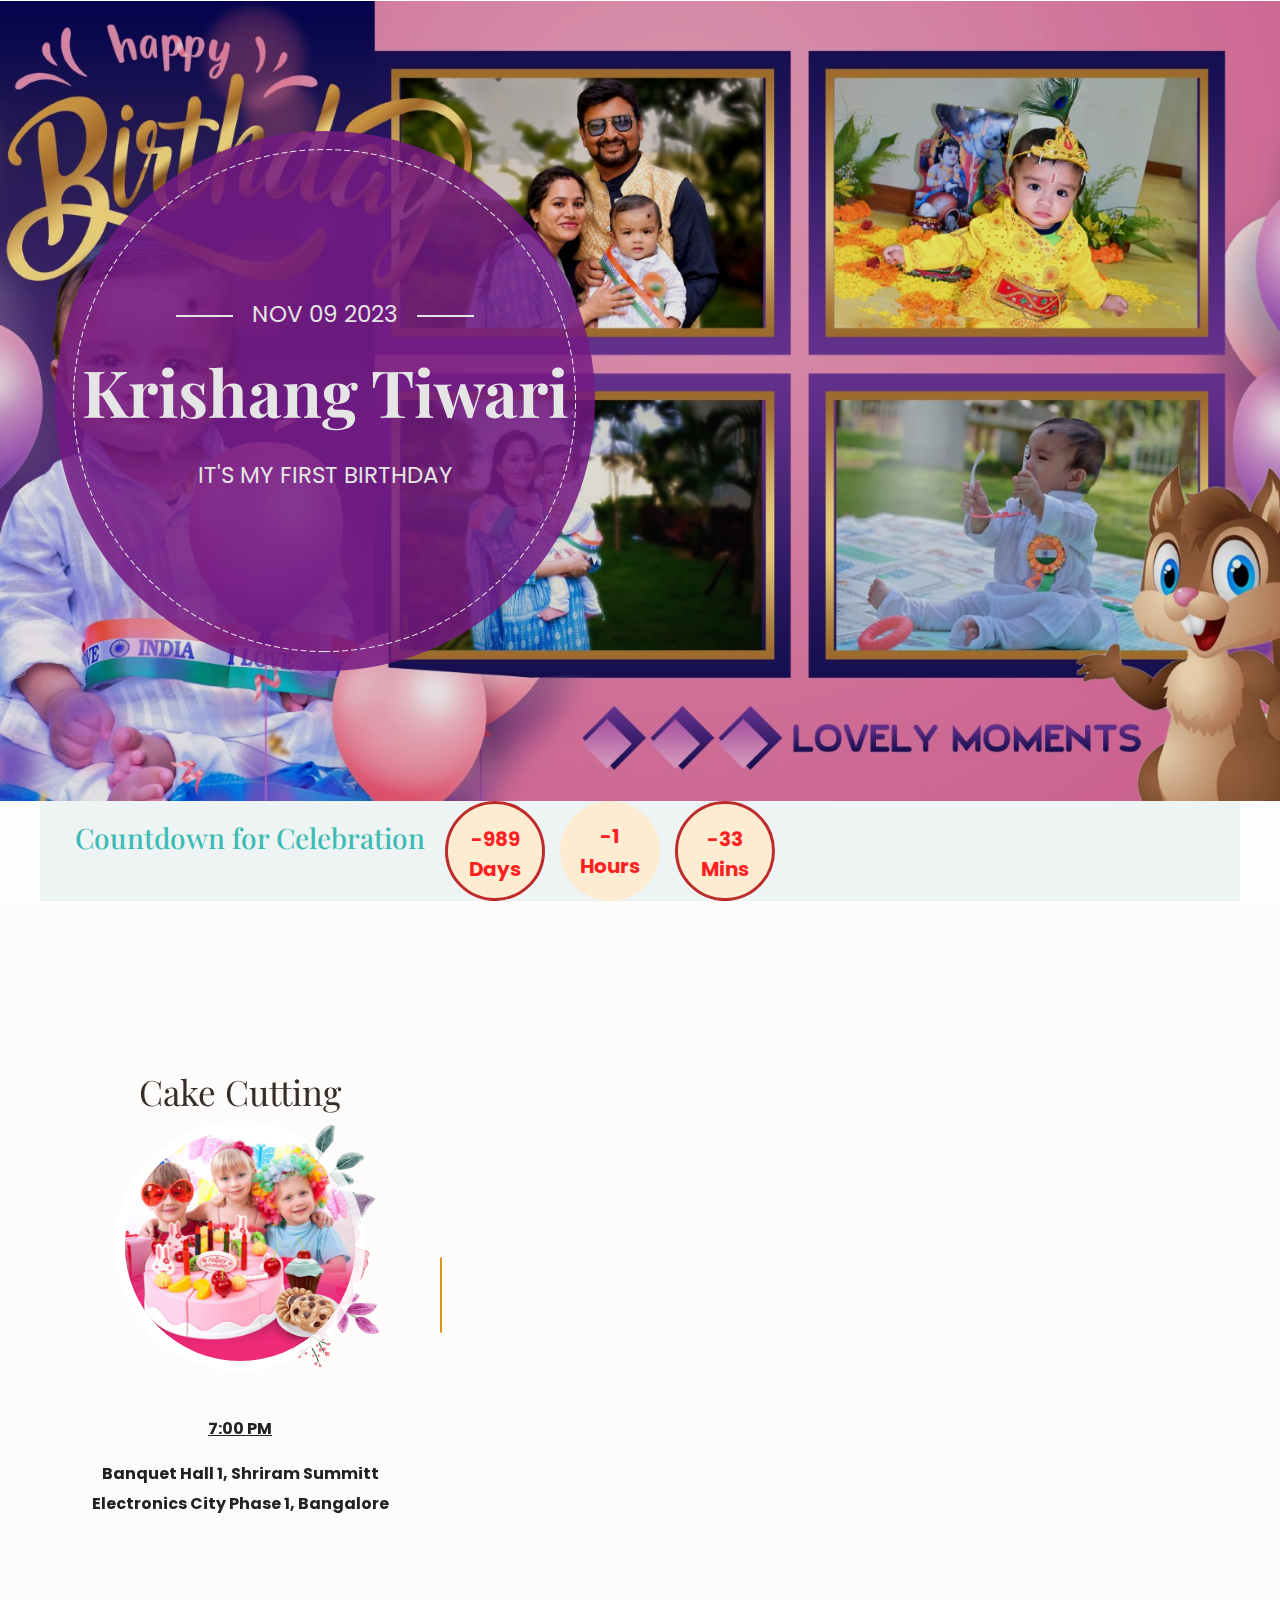
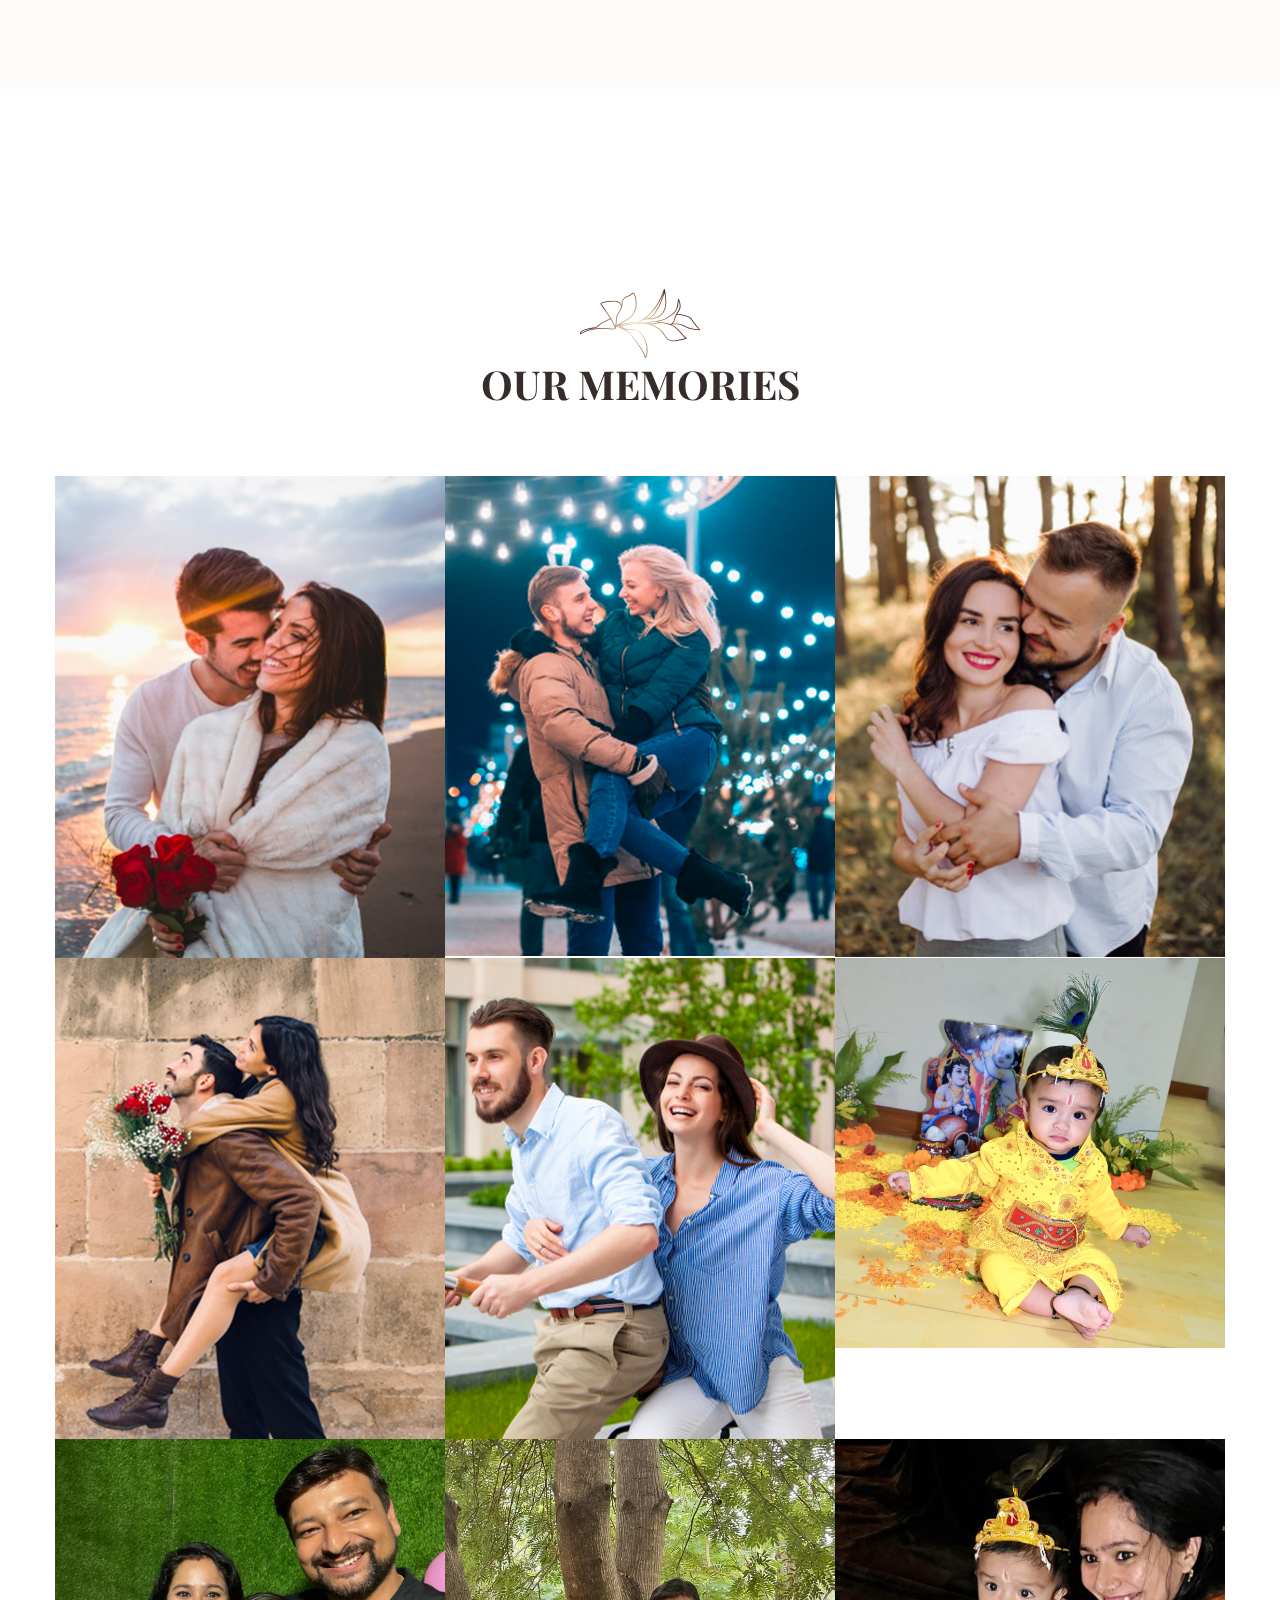
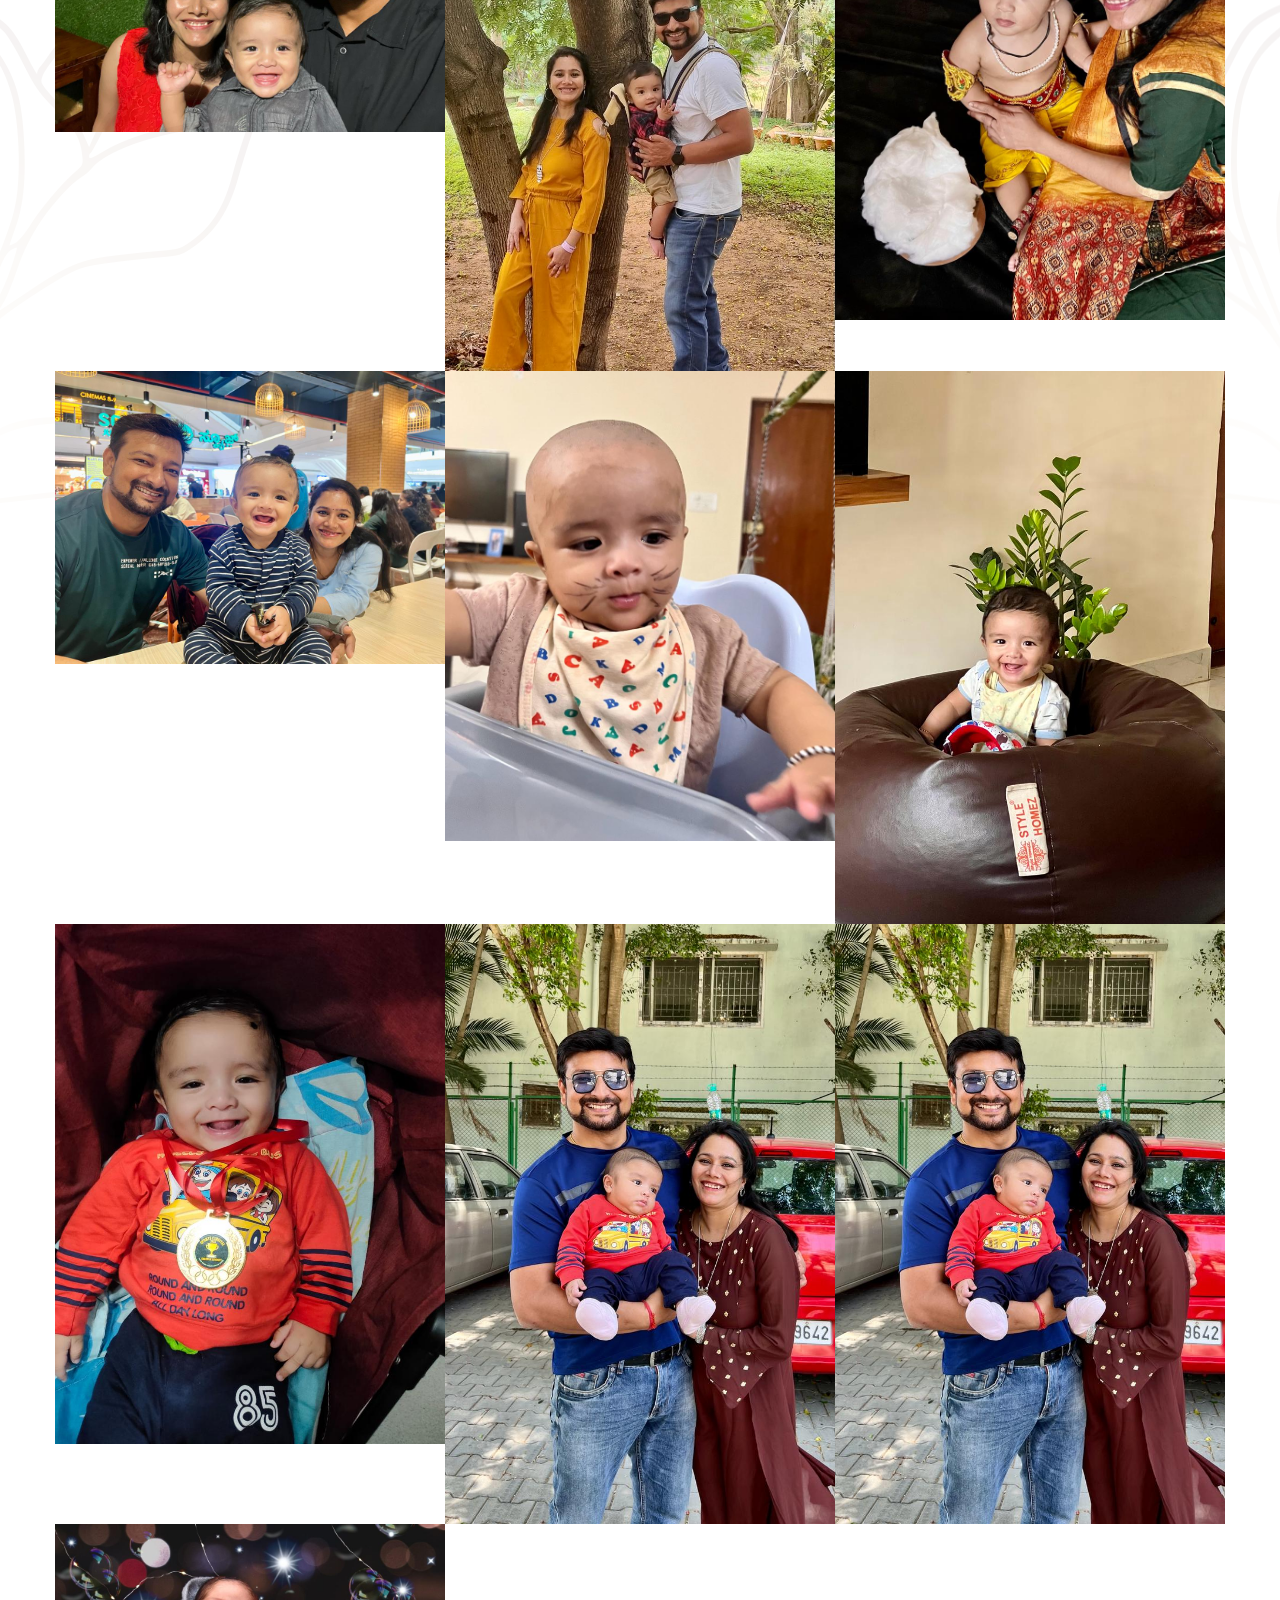
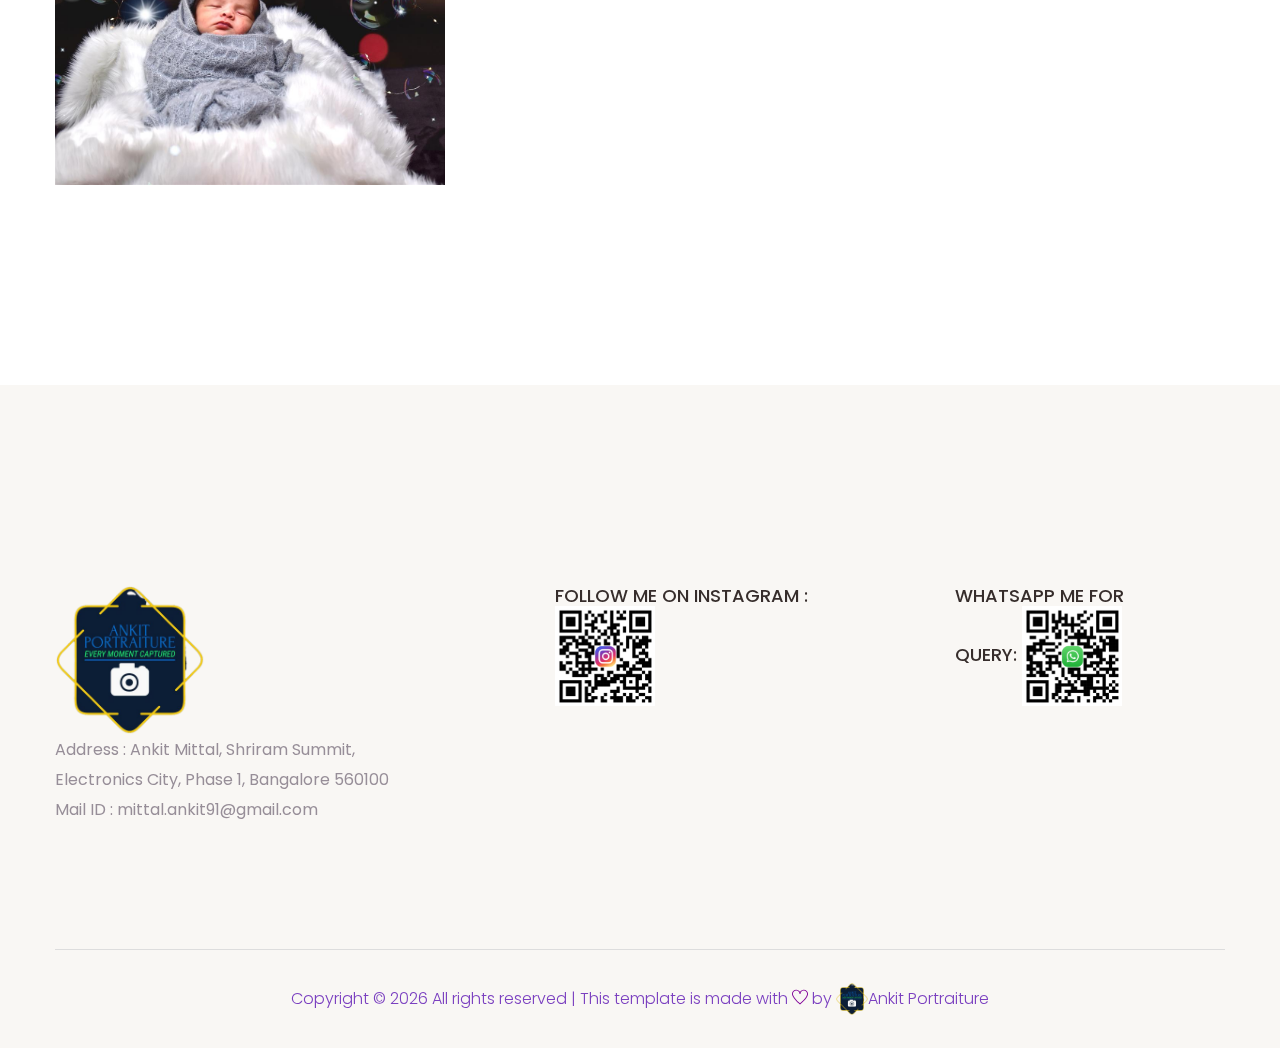
==== commit abc138e4: "invitaion 17" ====
--- a/index.html
+++ b/index.html
@@ -170,9 +170,9 @@
                     <div class="mins">
                         <span id="mins_left">0</span> Mins
                     </div>
-                    <div class="secs">
+                    <!-- <div class="secs">
                         <span id="secs_left">0</span> Sec
-                    </div>
+                    </div> -->
                 </div>
             </div>
             <!-- Countdown Timer Ends-->
--- a/assets/css/timer.css
+++ b/assets/css/timer.css
@@ -12,6 +12,7 @@
 margin-left: center;
 color:red;
 gap: 15px;
+
 }
 .days{
 background-color: blanchedalmond;
@@ -31,7 +32,6 @@
 width: 100px;
 height: 100px;
 border-radius: 50%;
-border: 3px solid #b60d0d;
 font-weight: bold;
 
 }
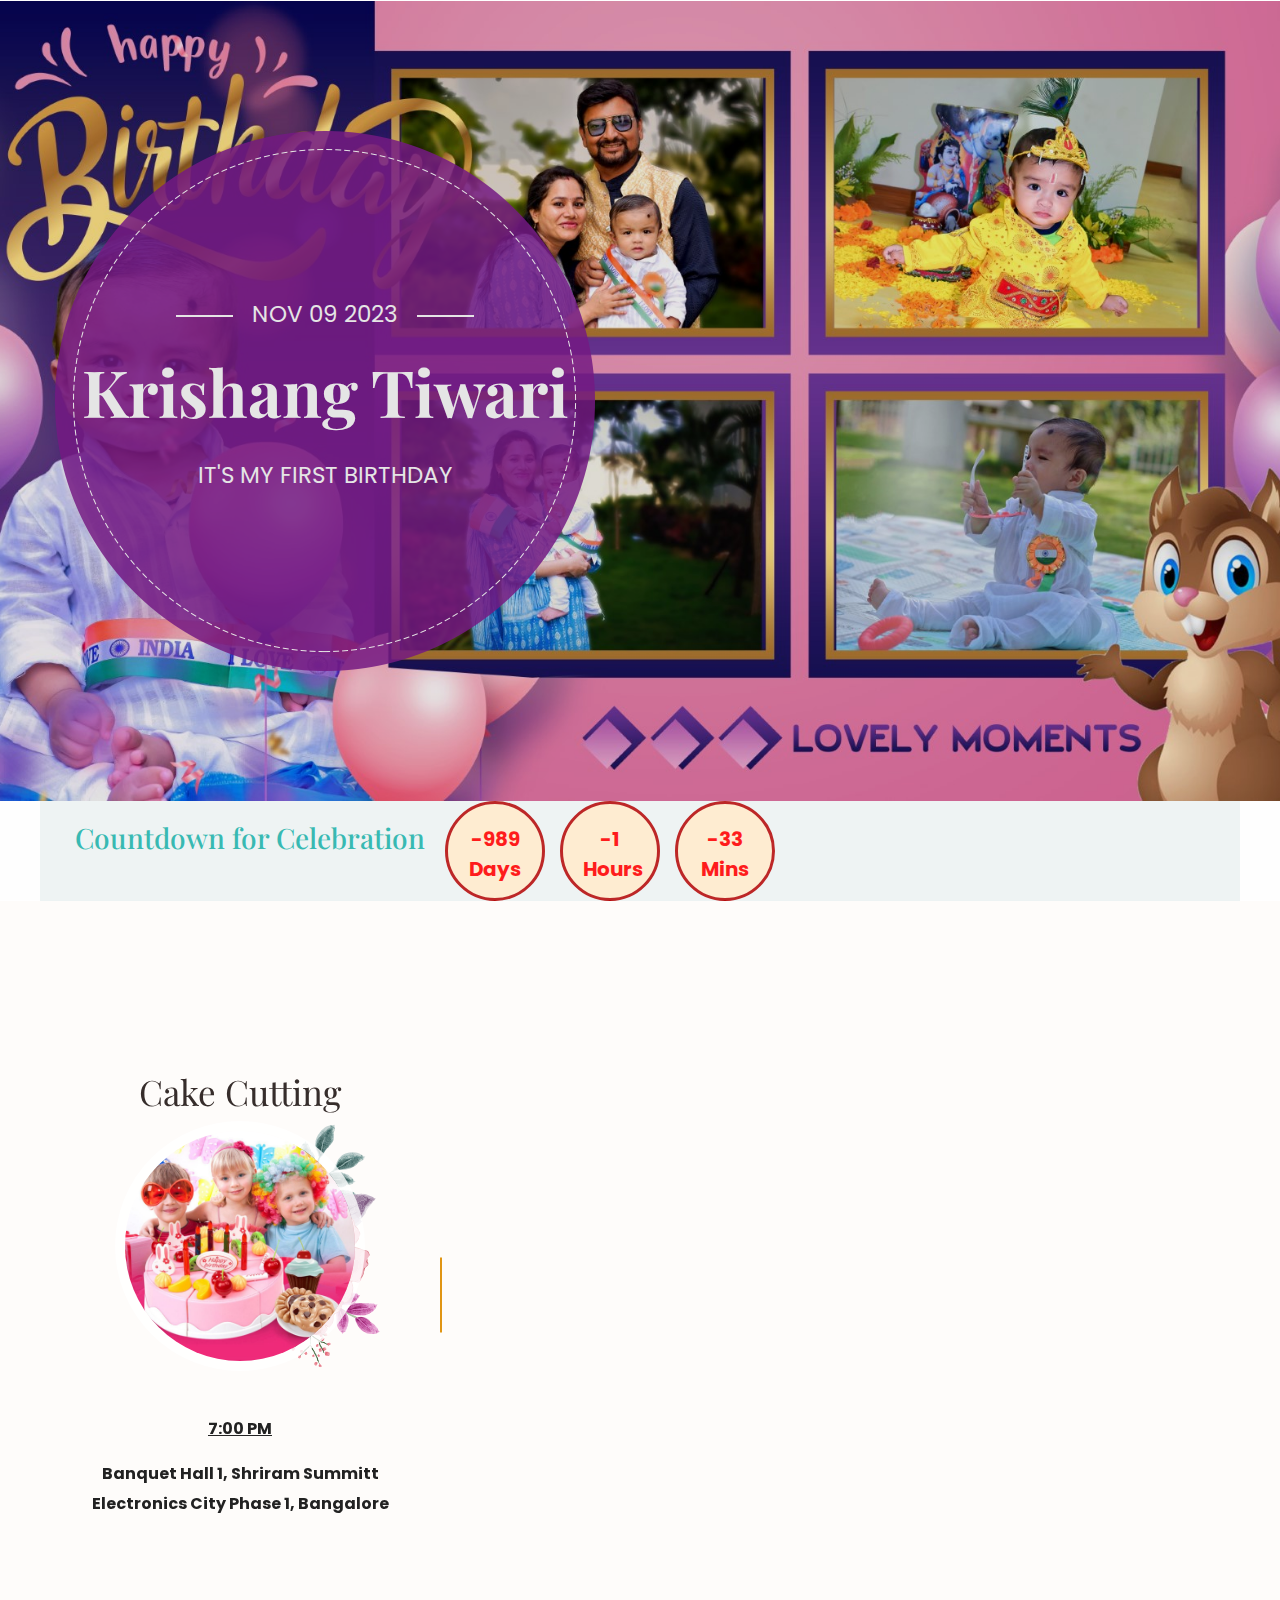
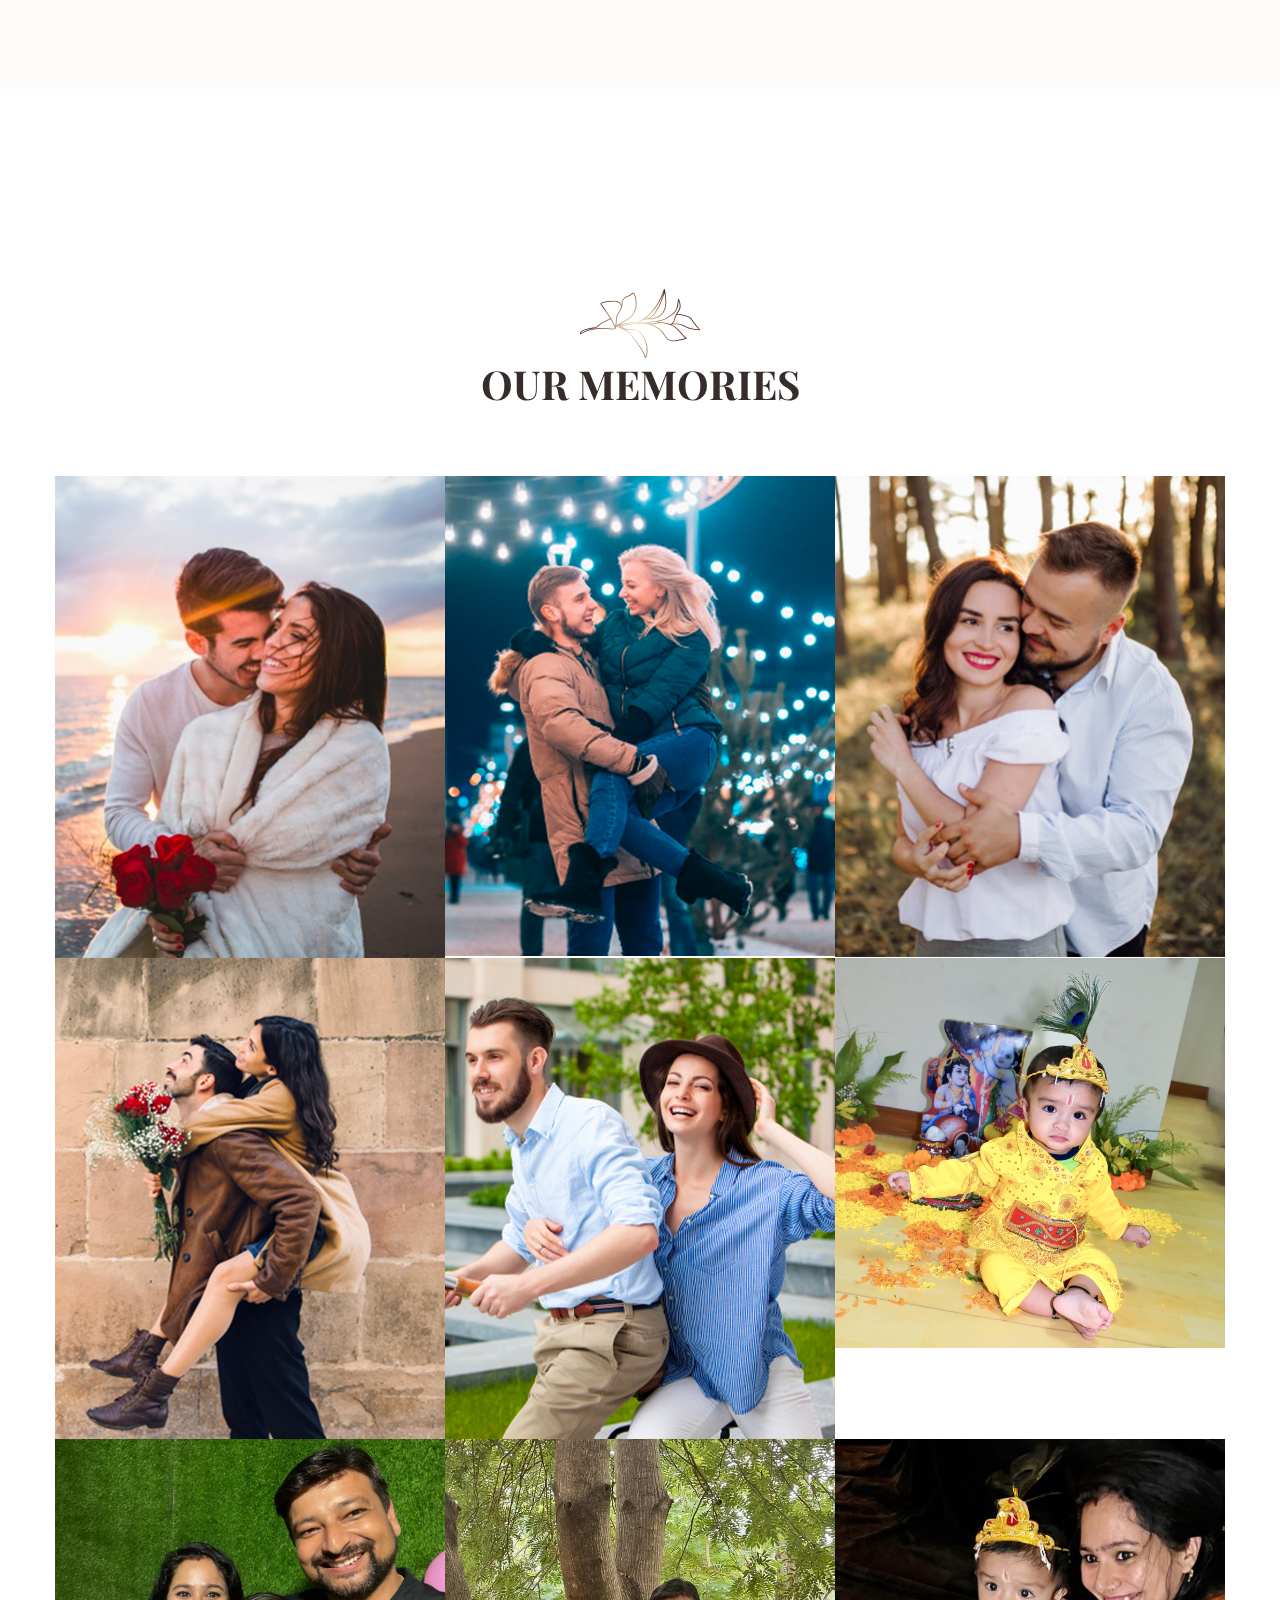
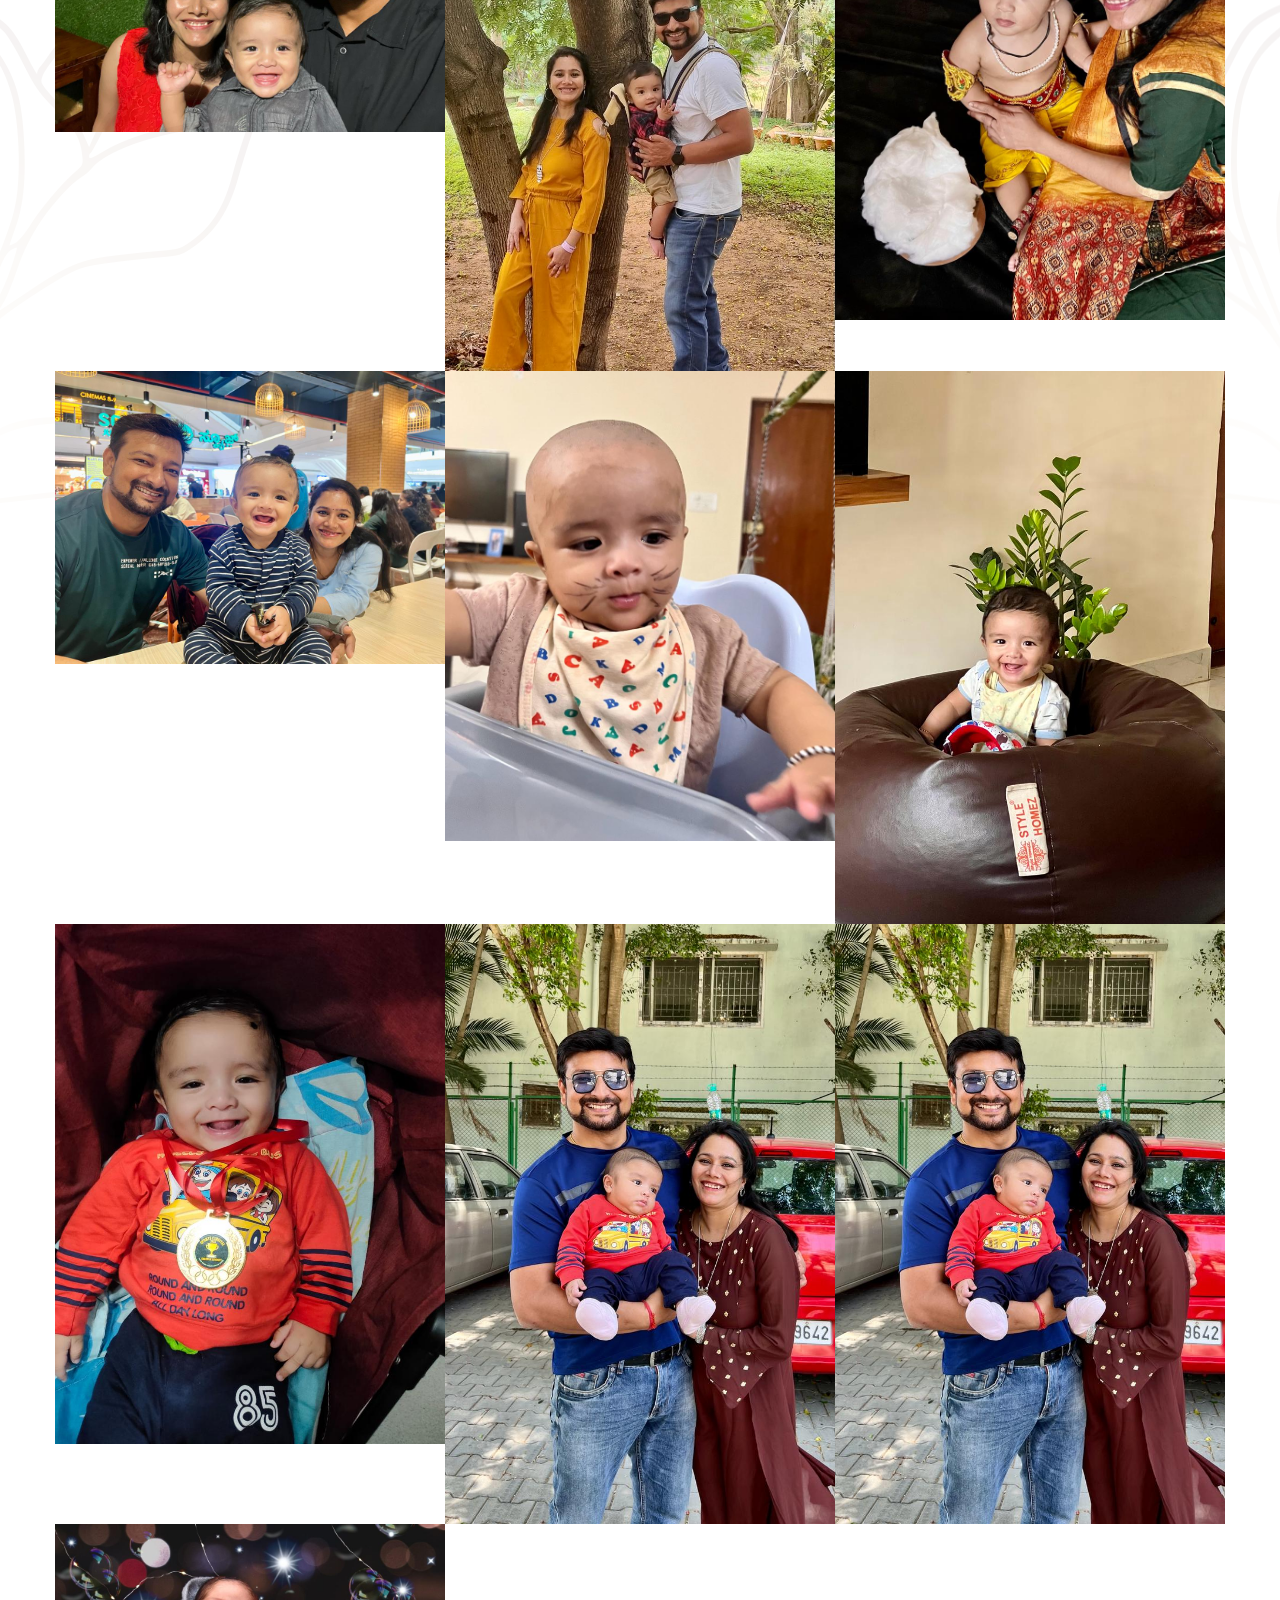
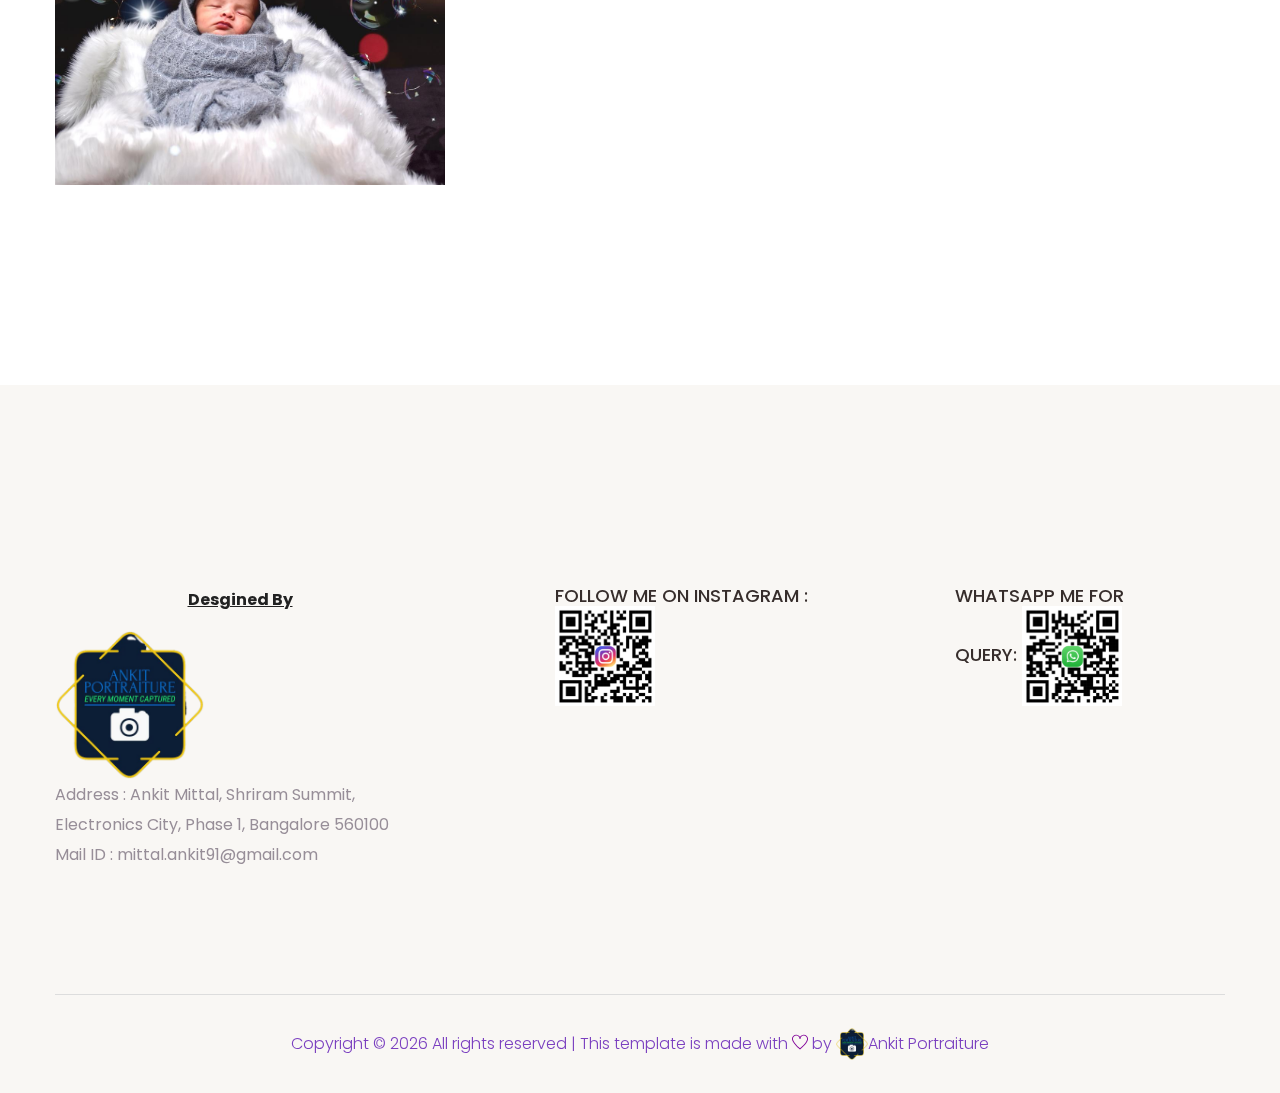
==== commit c64b333f: "invitaion 18" ====
--- a/index.html
+++ b/index.html
@@ -393,6 +393,10 @@
                         <div class="col-xl-4 col-lg-4 col-md-5 col-sm-8">
                             <div class="single-footer-caption mb-50">
                                 <div class="single-footer-caption mb-30">
+                                    <div class="bottom-caption" >
+                                        <h3><p style="text-align:center"><b><u>Desgined By</u></b></p></h3>
+                                    </div>
+        
                                     <!-- logo -->
                                     <div class="footer-logo">
                                         <a href="index.html"><img src="assets/img/logo/logo.png" alt="" width="150"
--- a/assets/css/timer.css
+++ b/assets/css/timer.css
@@ -12,7 +12,6 @@
 margin-left: center;
 color:red;
 gap: 15px;
-
 }
 .days{
 background-color: blanchedalmond;
@@ -23,7 +22,6 @@
 border-radius: 50%;
 border: 3px solid #b60d0d;
 font-weight: bold;
-
 }
 .hours{
 background-color: blanchedalmond;
@@ -32,8 +30,8 @@
 width: 100px;
 height: 100px;
 border-radius: 50%;
+border: 3px solid #b60d0d;
 font-weight: bold;
-
 }
 .mins{
 background-color: blanchedalmond;
@@ -44,7 +42,6 @@
 border-radius: 50%;
 border: 3px solid #b60d0d;
 font-weight: bold;
-
 }
 .secs{
 background-color: blanchedalmond;
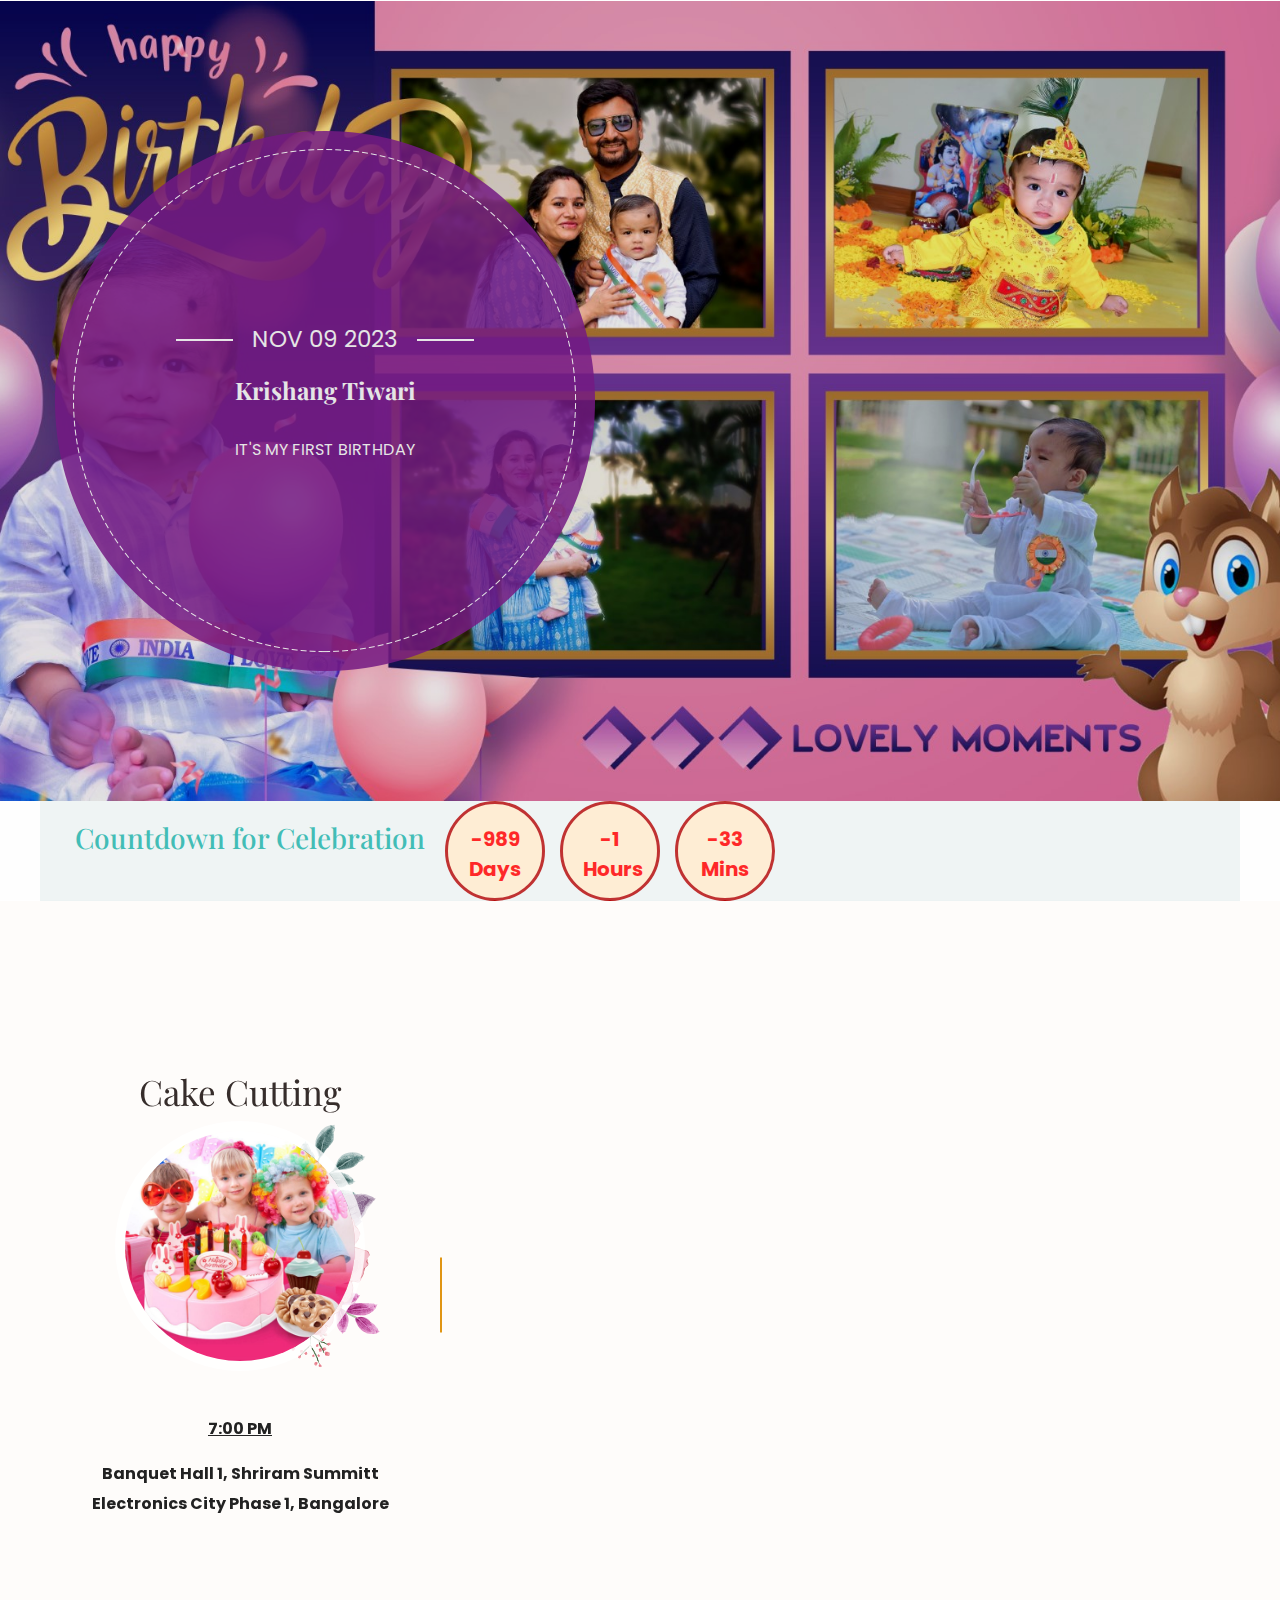
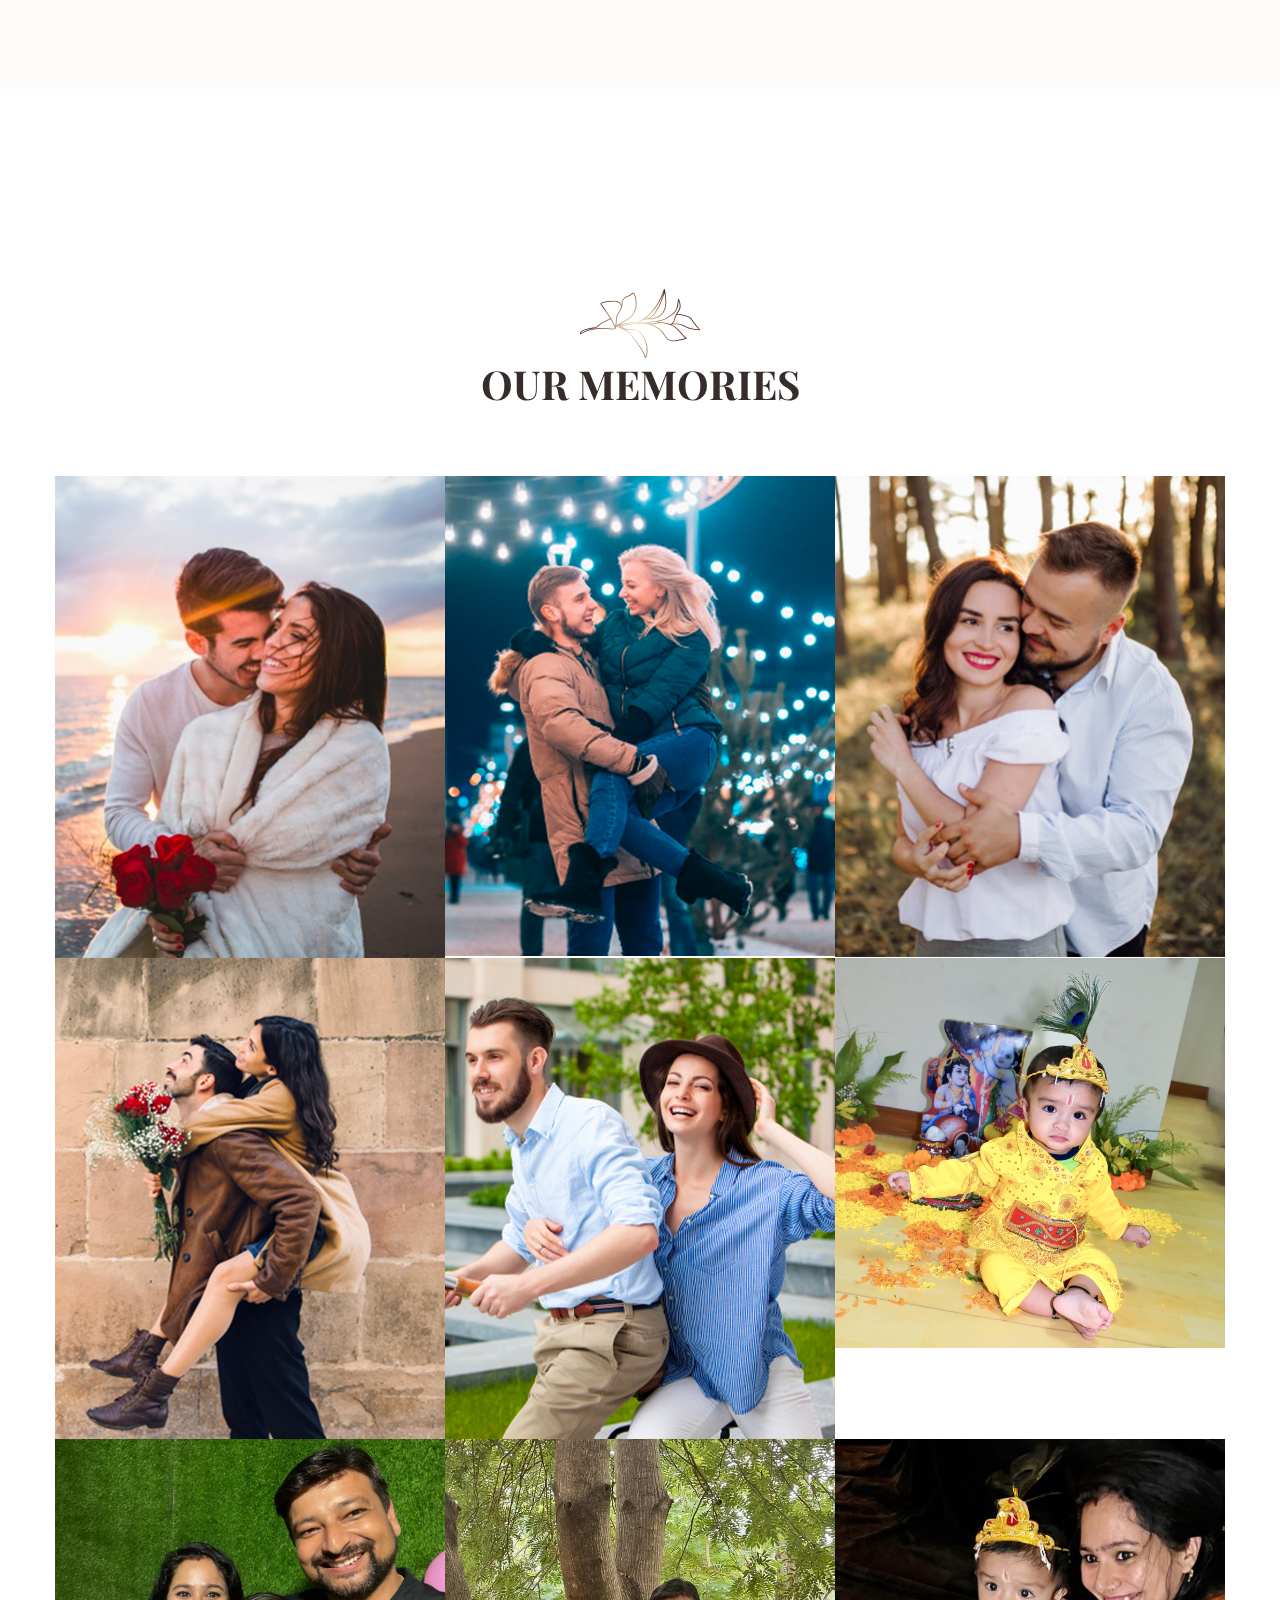
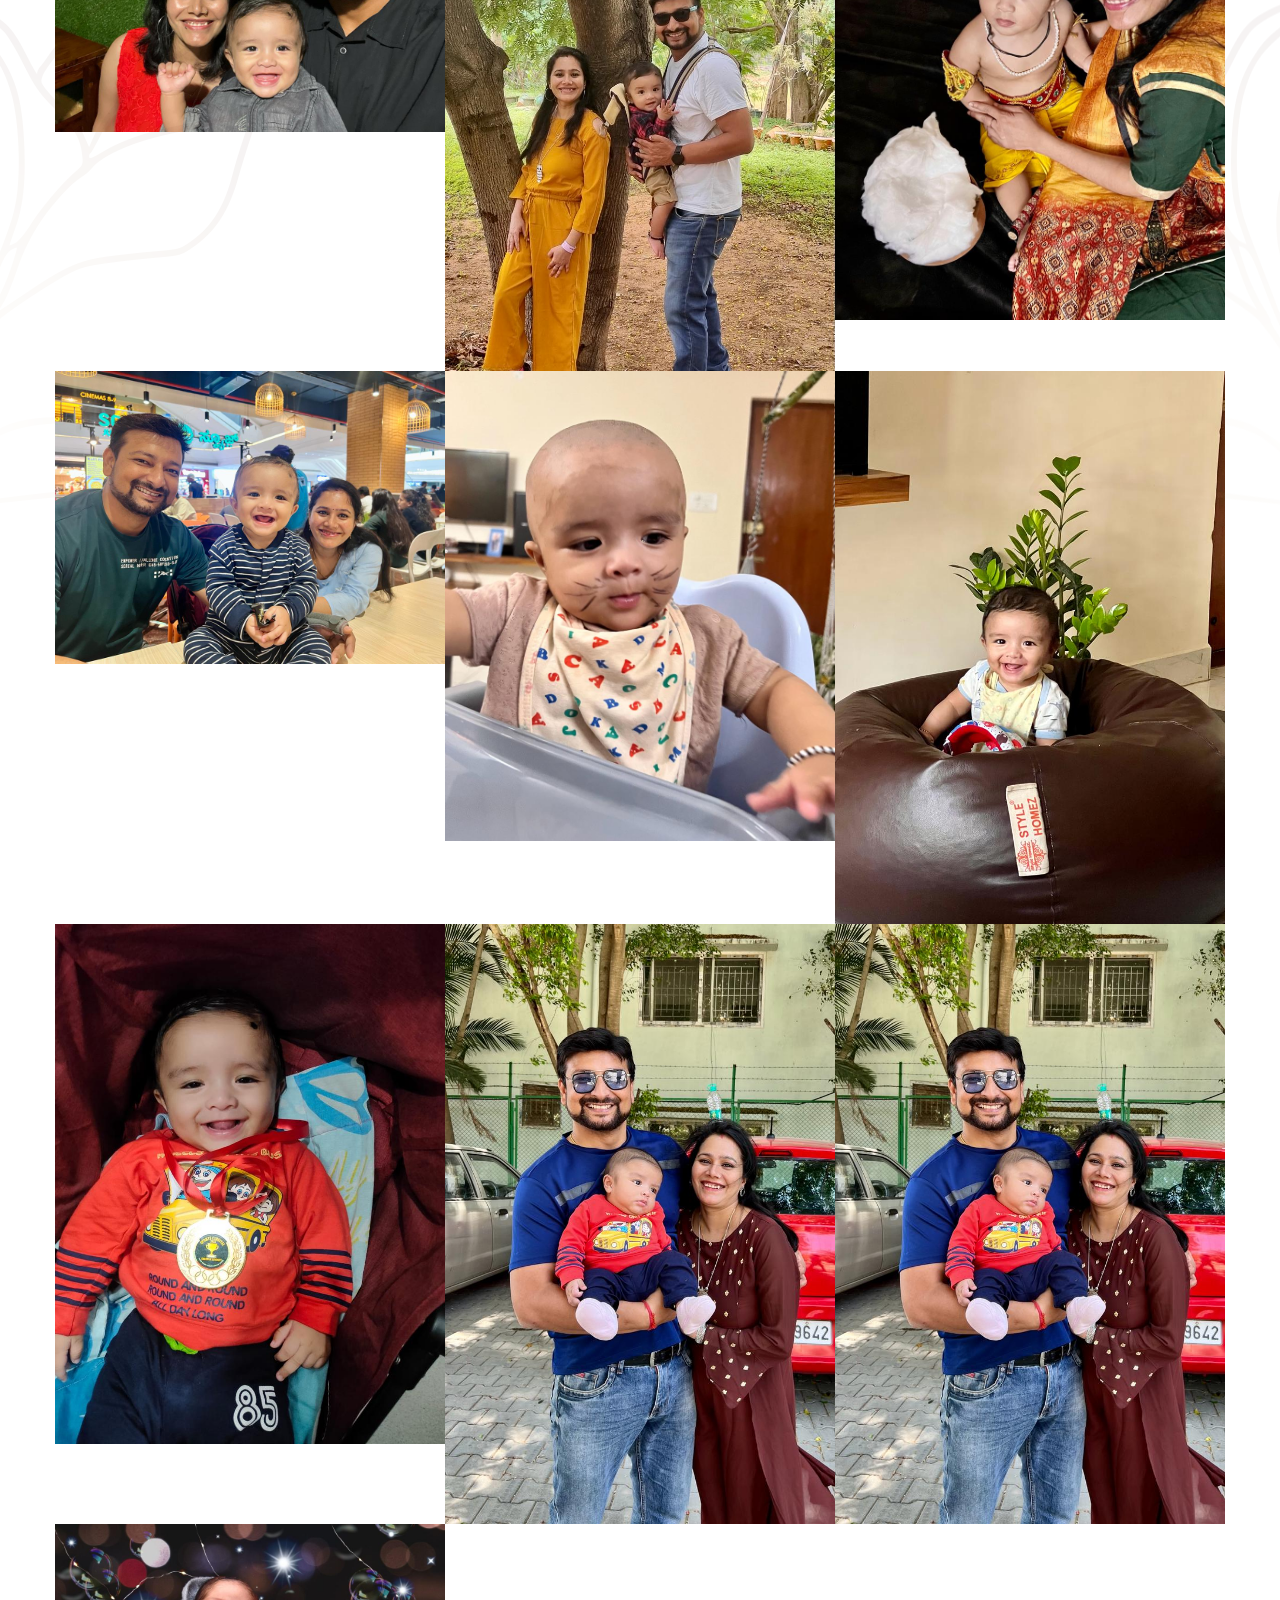
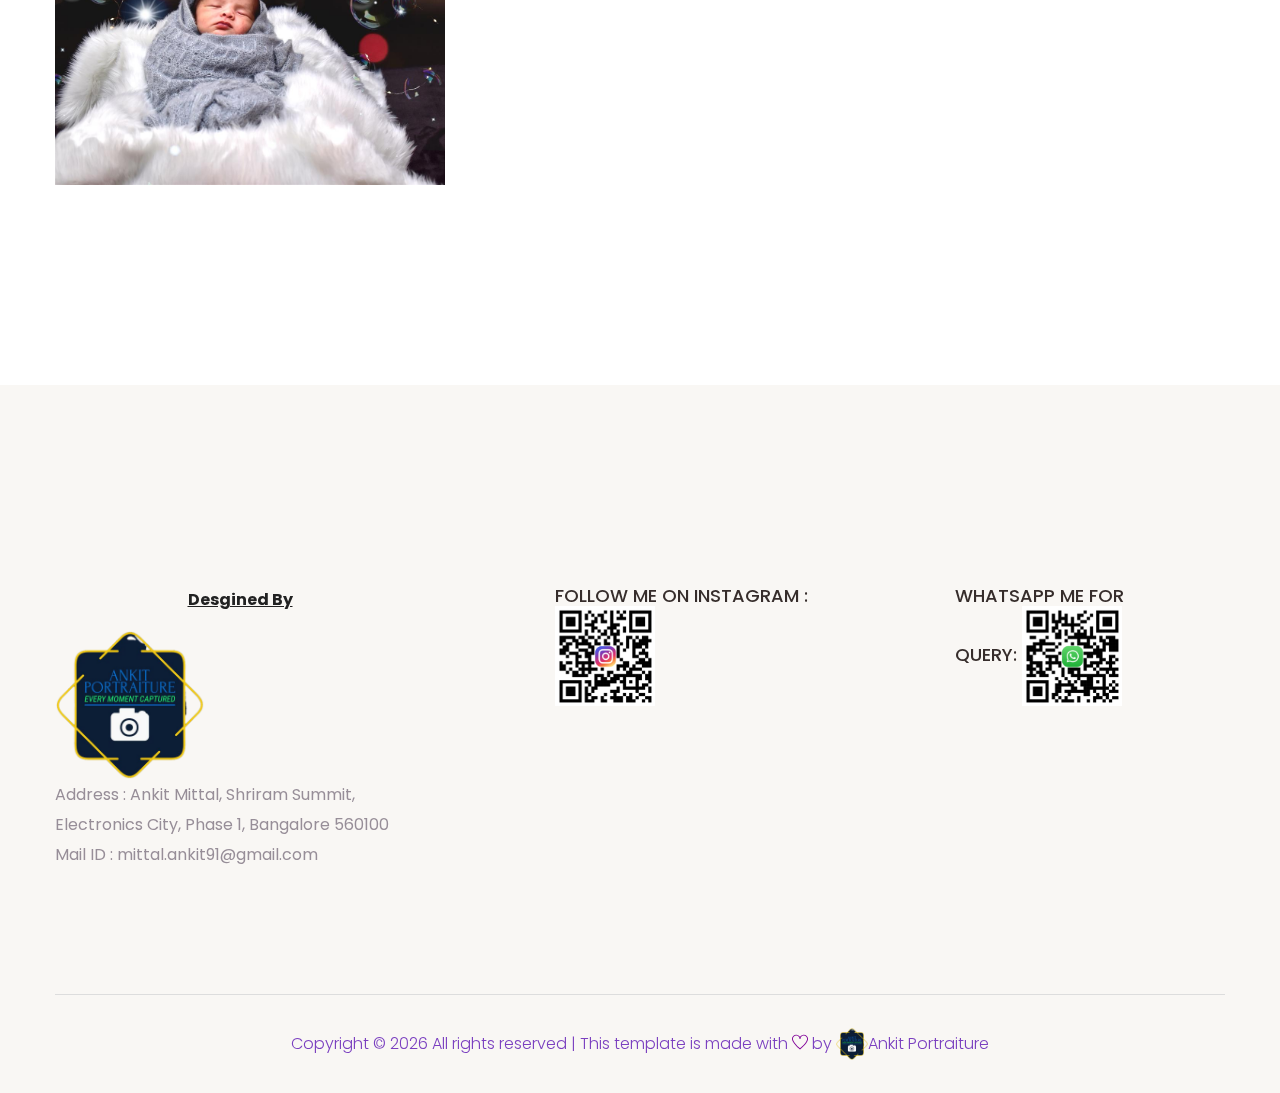
==== commit a1ac0d63: "invitaion 18" ====
--- a/index.html
+++ b/index.html
@@ -129,8 +129,8 @@
                                 <div class="hero__caption text-center d-flex align-items-center caption-bg">
                                     <div class="circle-caption">
                                         <span data-animation="fadeInUp" data-delay=".3s">Nov 09 2023</span>
-                                        <h1 data-animation="fadeInUp" data-delay="2s">Krishang Tiwari</h1>
-                                        <p data-animation="fadeInUp" data-delay="4s">it's My First Birthday</p>
+                                        <h1 data-animation="fadeInUp" data-delay="2s" style="font-size: 24px;">Krishang Tiwari</h1>
+                                        <p data-animation="fadeInUp" data-delay="4s" style="font-size: 16px;">it's My First Birthday</p>
                                     </div>
                                 </div>
                             </div>
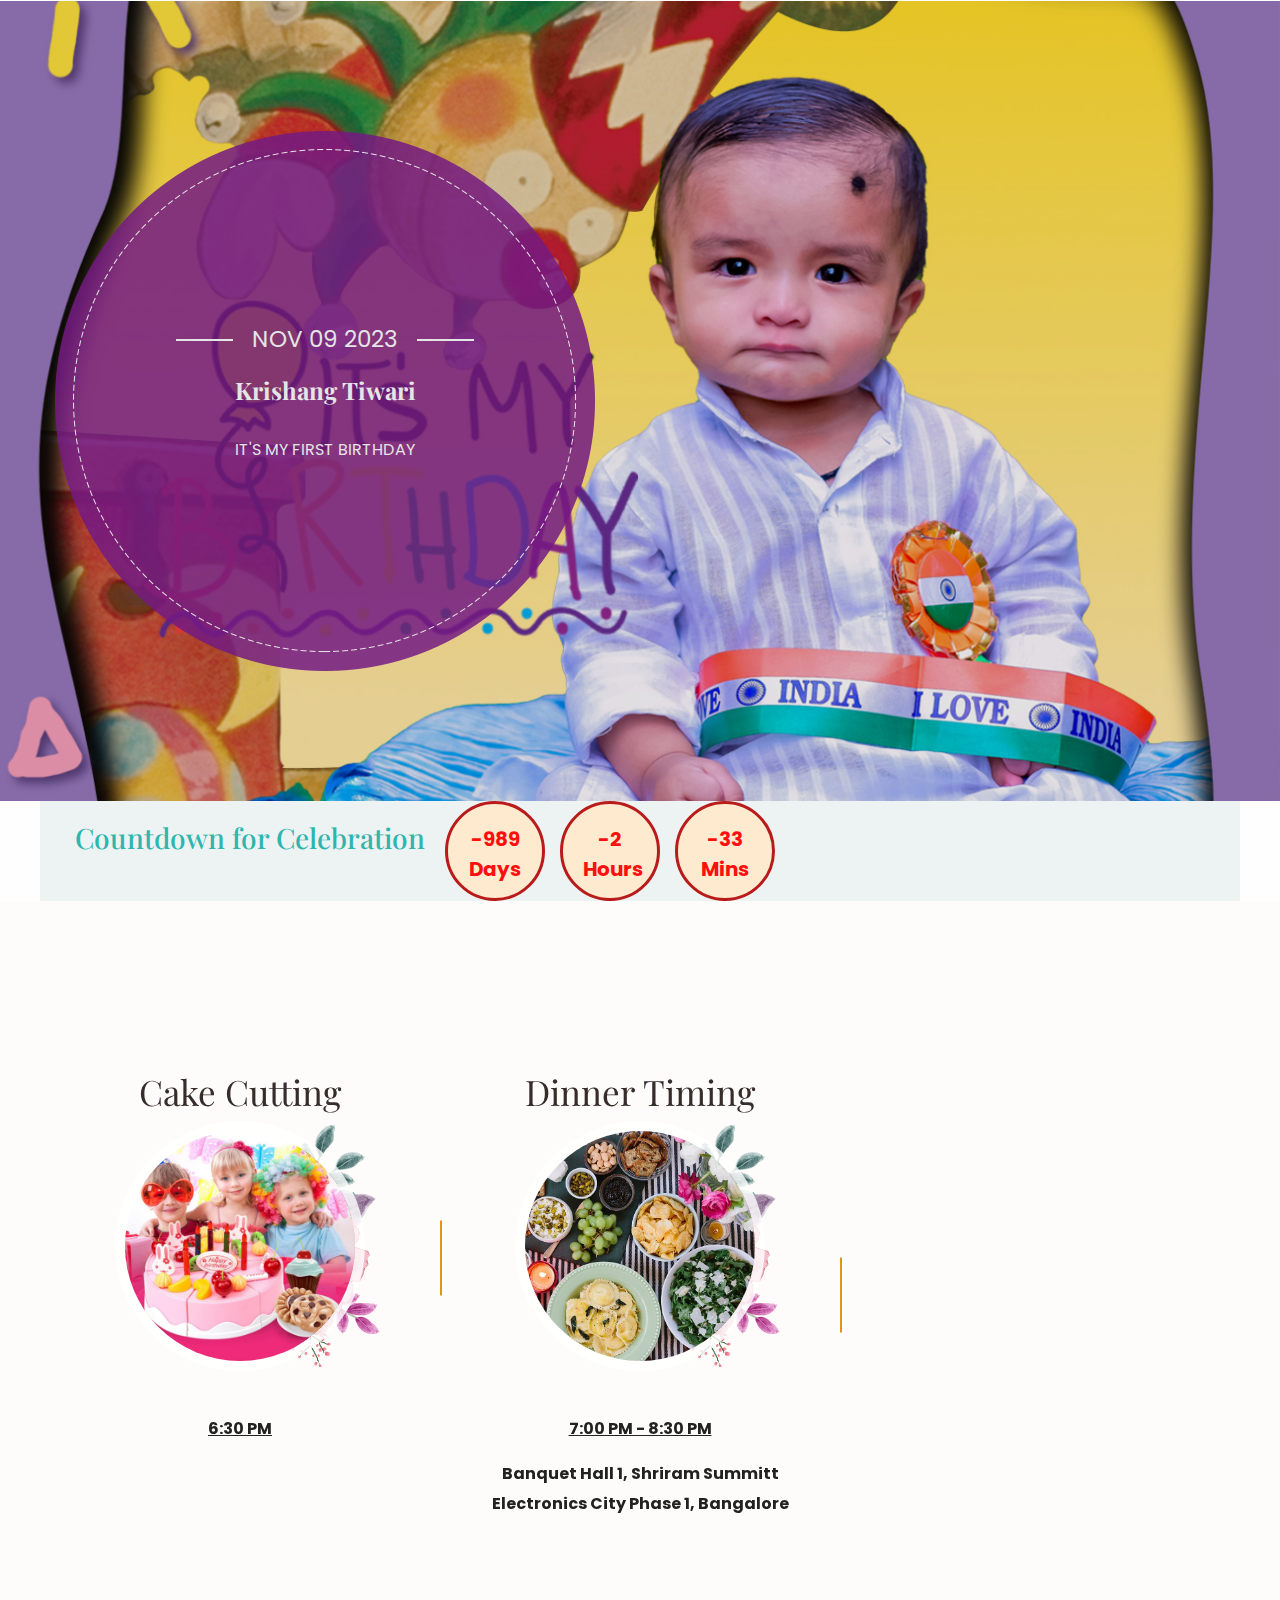
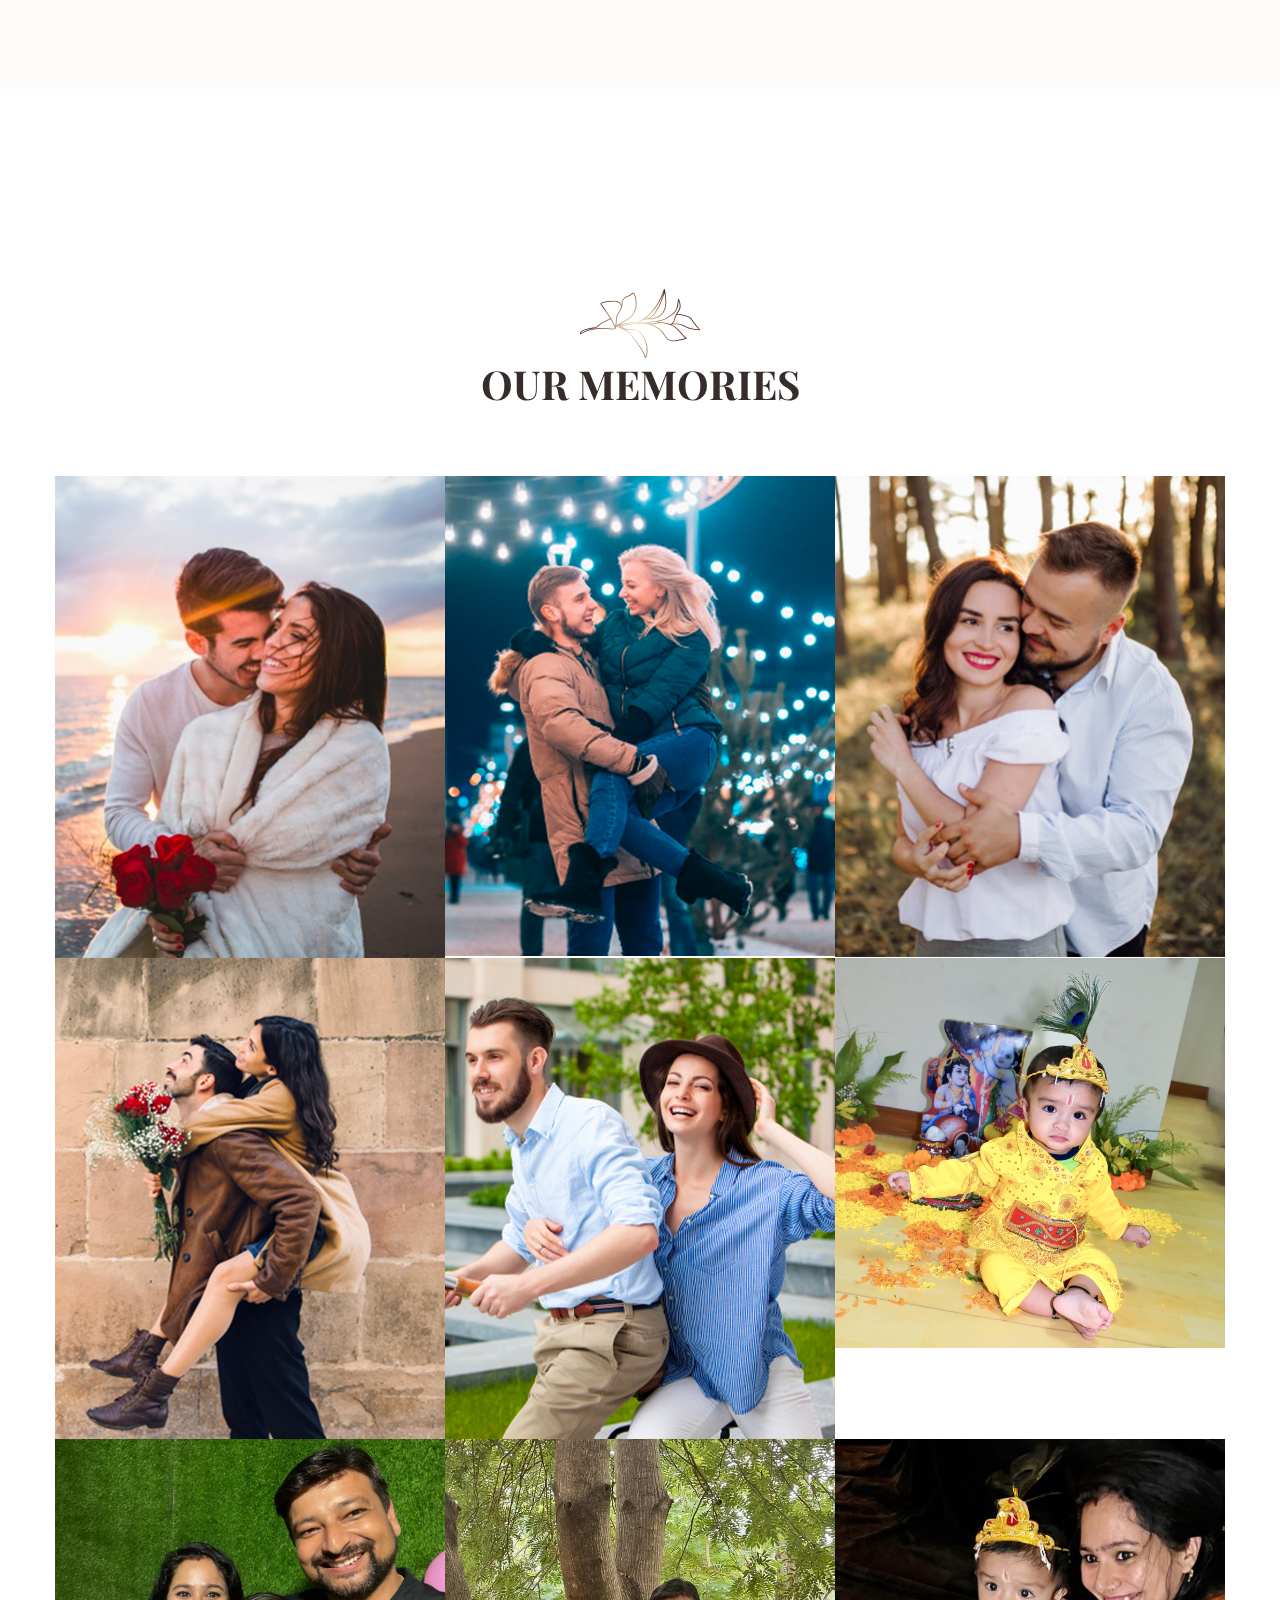
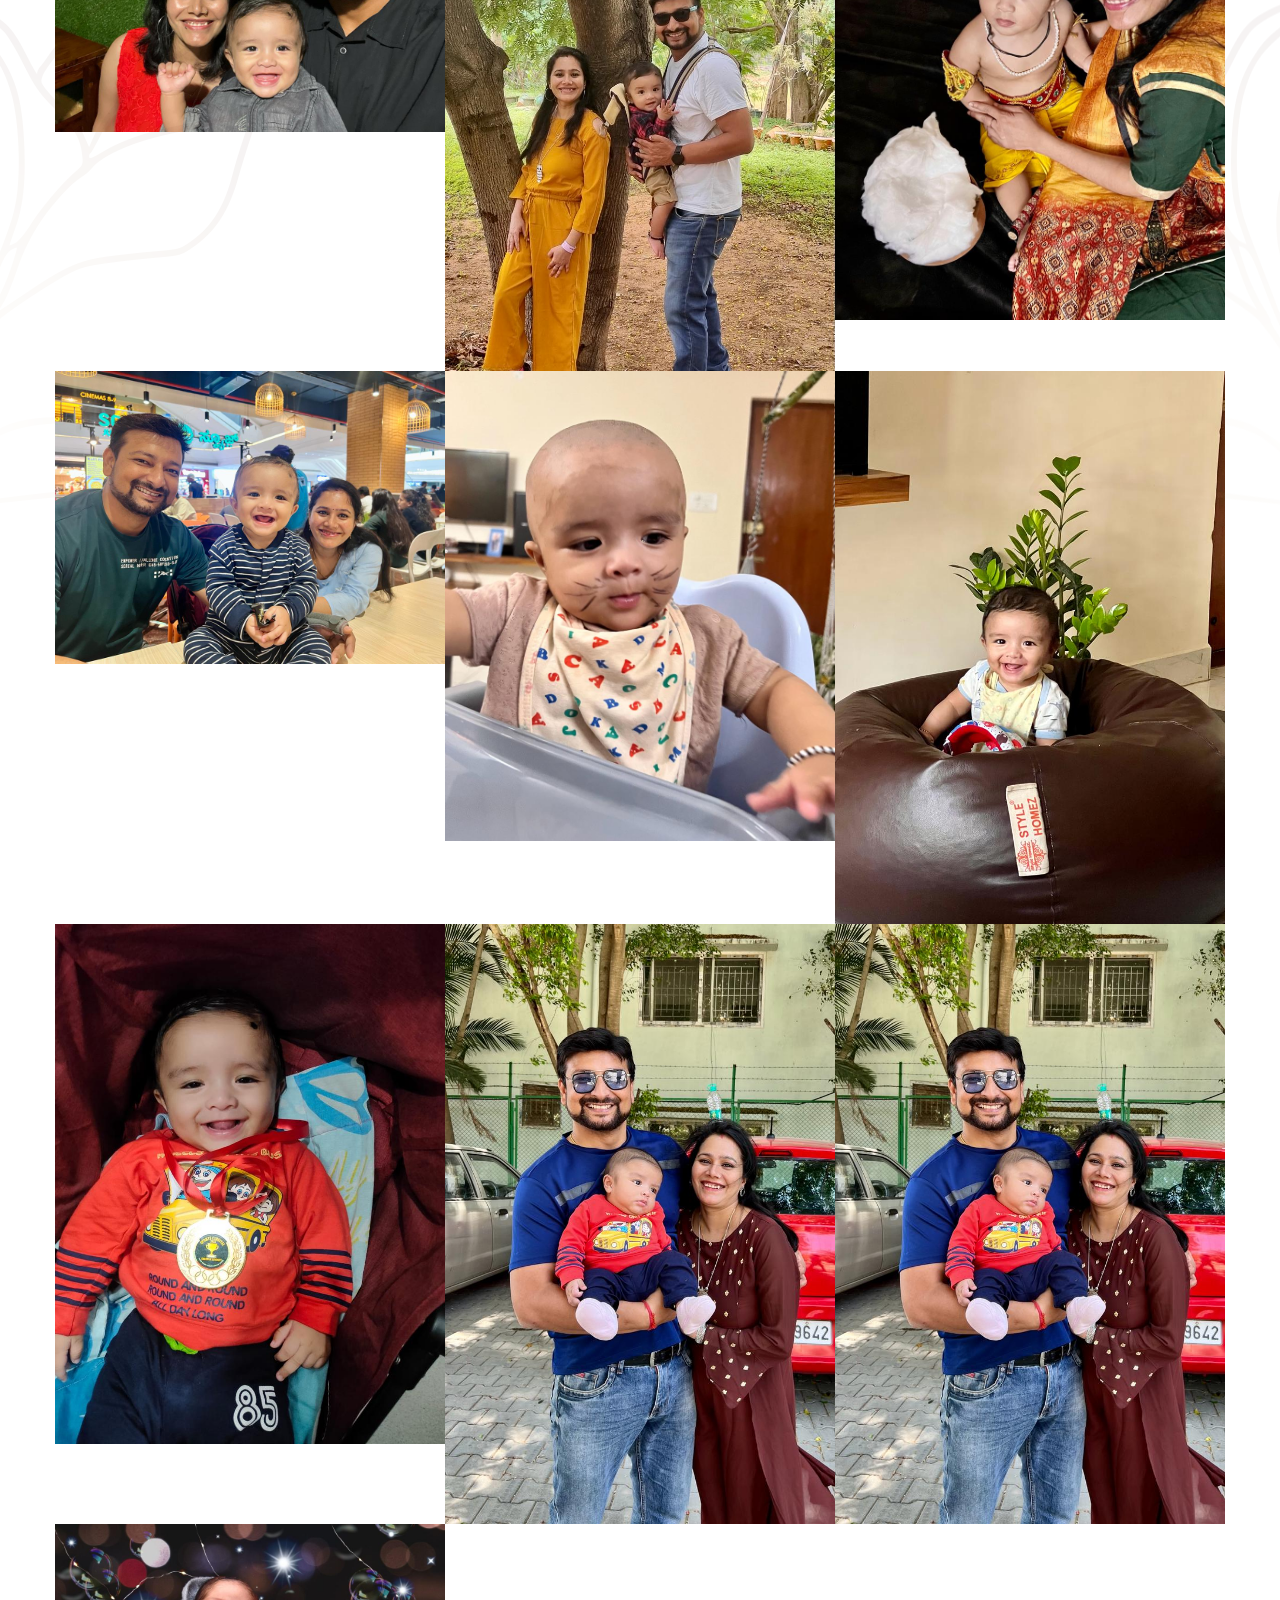
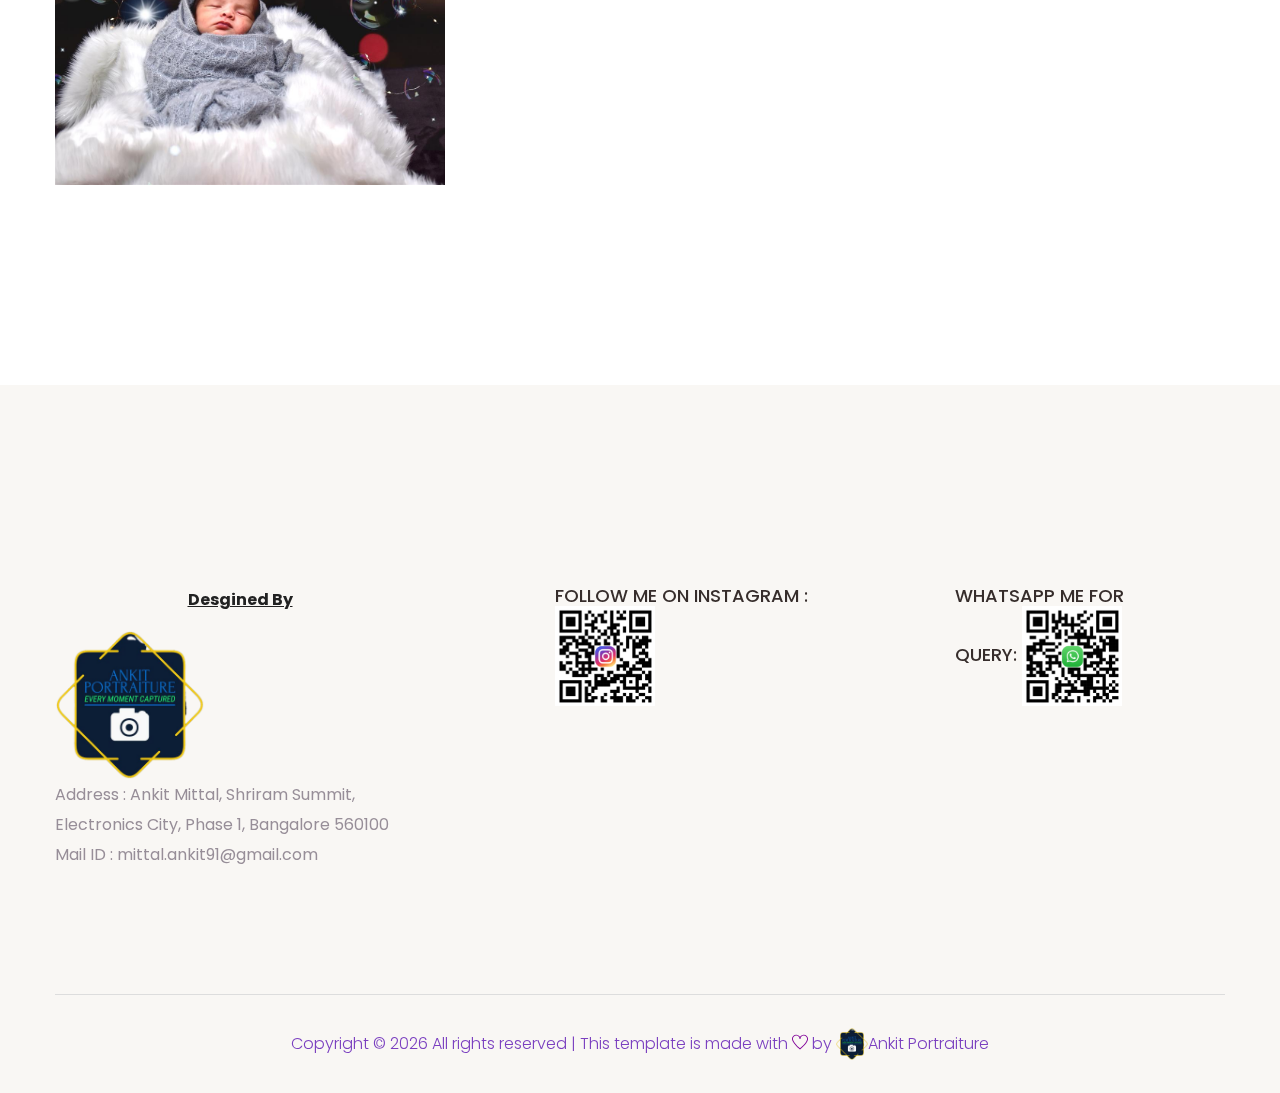
==== commit 68c51b4b: "21 Change" ====
--- a/index.html
+++ b/index.html
@@ -28,7 +28,7 @@
 <script>
     function countdown() {
         const today = new Date();
-        var offerDate = new Date('09 Nov 2023 19:00:00');
+        var offerDate = new Date('09 Nov 2023 18:00:00');
         //If offer ends reset to new value
         if (today.getSeconds() == offerDate.getSeconds()) {
             offerDate = resetOfferDate();
@@ -192,9 +192,25 @@
                                 </div>
                             </div>
                             <div class="bottom-caption" >
-                                <p style="text-align:center"><b><u>7:00 PM</u></b></p>
-                                <p ><b>Banquet Hall 1, Shriram Summitt<br>Electronics City Phase 1, Bangalore </b></p>
-                            </div>
+                                <p style="text-align:center"><b><u>6:30 PM</u></b></p>
+                            </div>
+                        </div>
+                    </div>
+                    <div class="col-lg-4">
+                        <div class="singl-services text-center mb-60">
+                            <div class="top-caption">
+                                <h4>Dinner Timing</h4>
+                            </div>
+                            <div class="services-img">
+                                <img src="assets/img/service/Dinner.jpg" alt="" width="250" height="250">
+                                <div class="back-flower">
+                                    <img src="assets/img/service/services_flower1.png" alt="">
+                                </div>
+                            </div>
+                            <div class="bottom-caption" >
+                                <p style="text-align:center"><b><u>7:00 PM - 8:30 PM</u></b></p>
+                            </div>
+                            <p ><b>Banquet Hall 1, Shriram Summitt<br>Electronics City Phase 1, Bangalore </b></p>
                         </div>
                     </div>
                 </div>
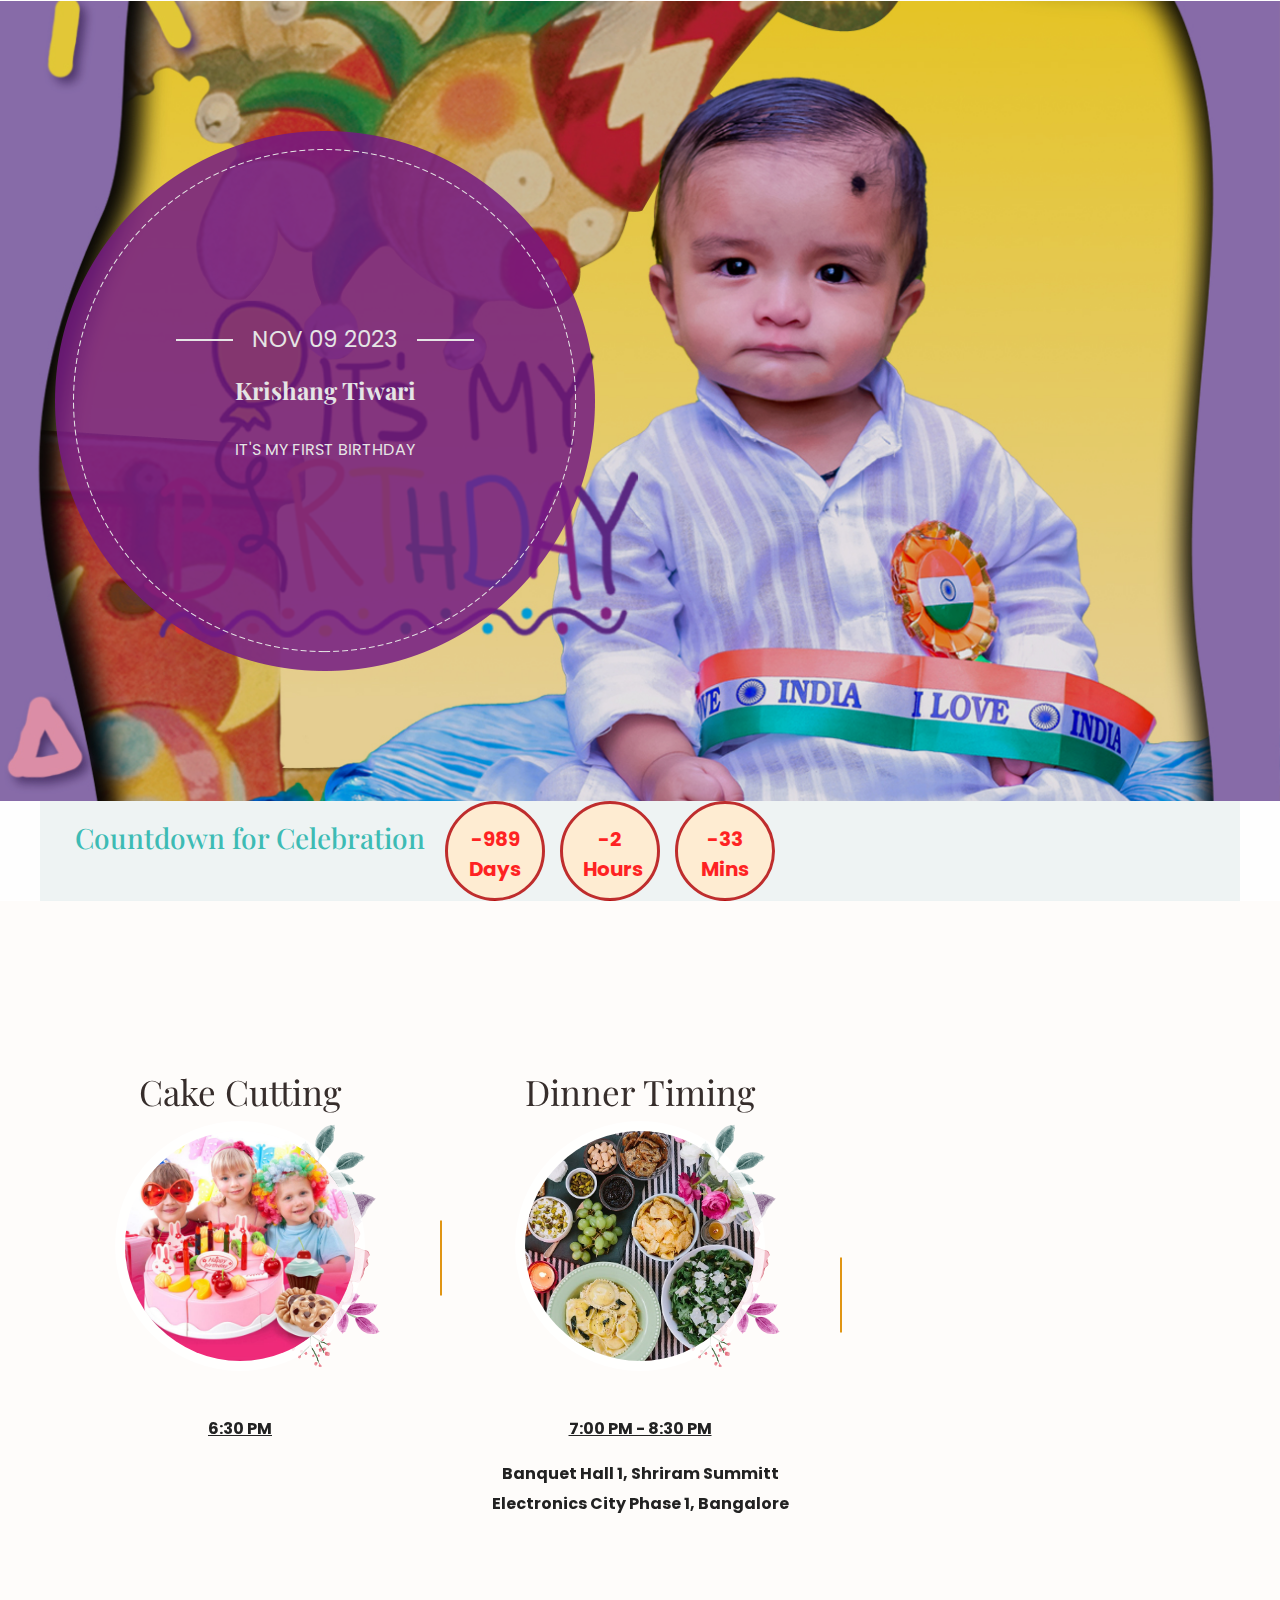
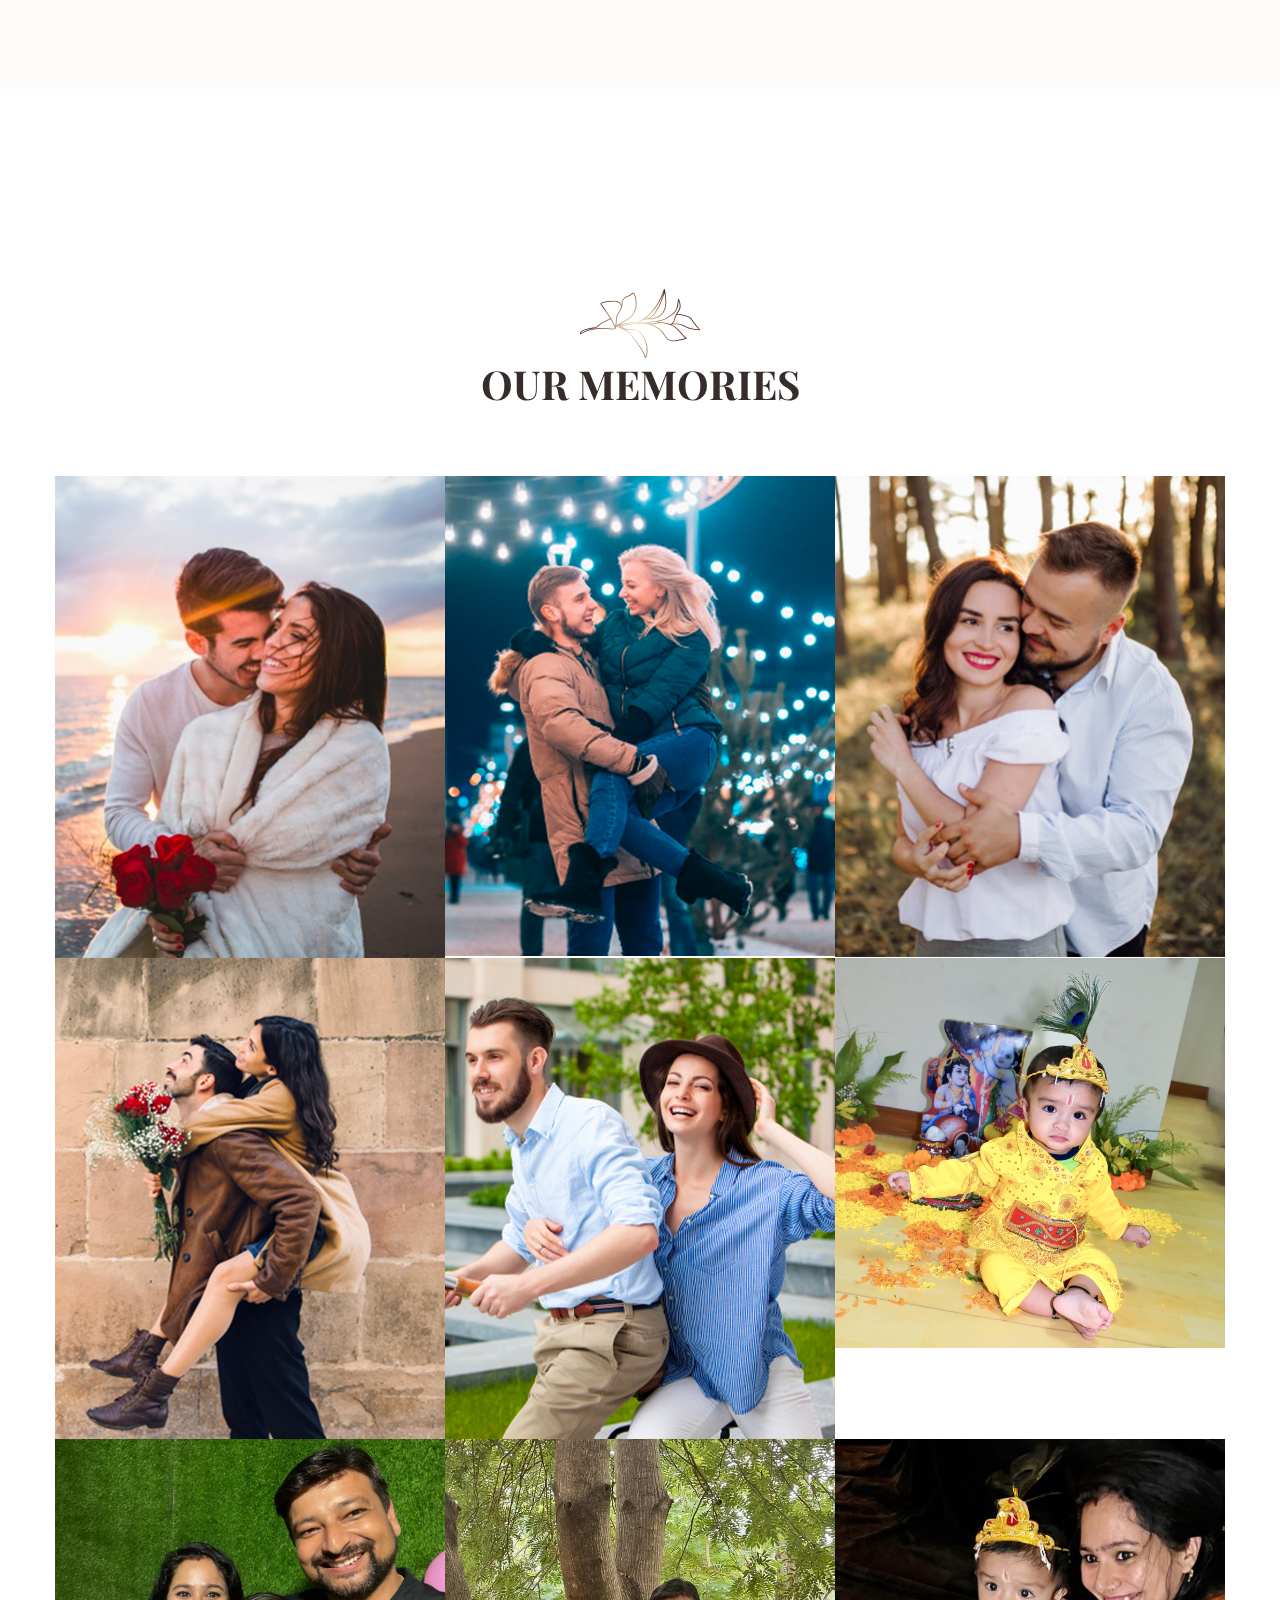
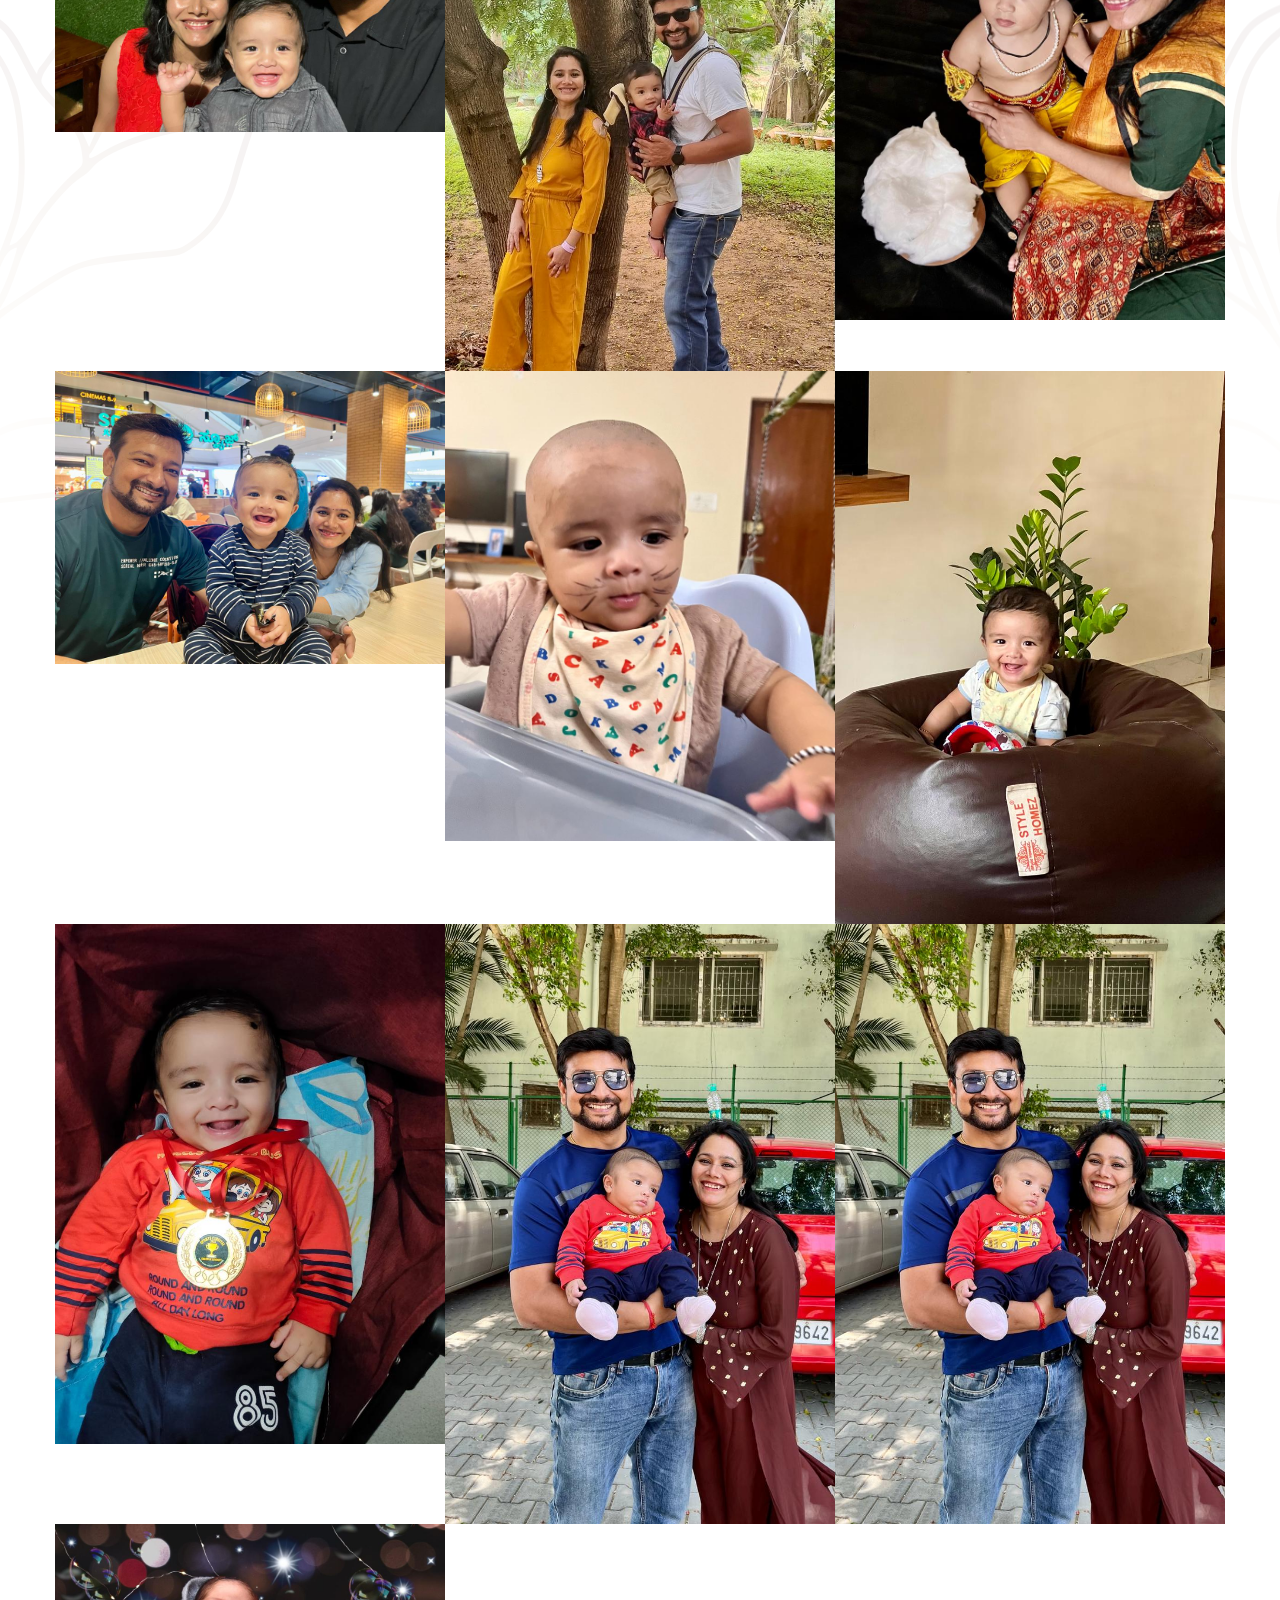
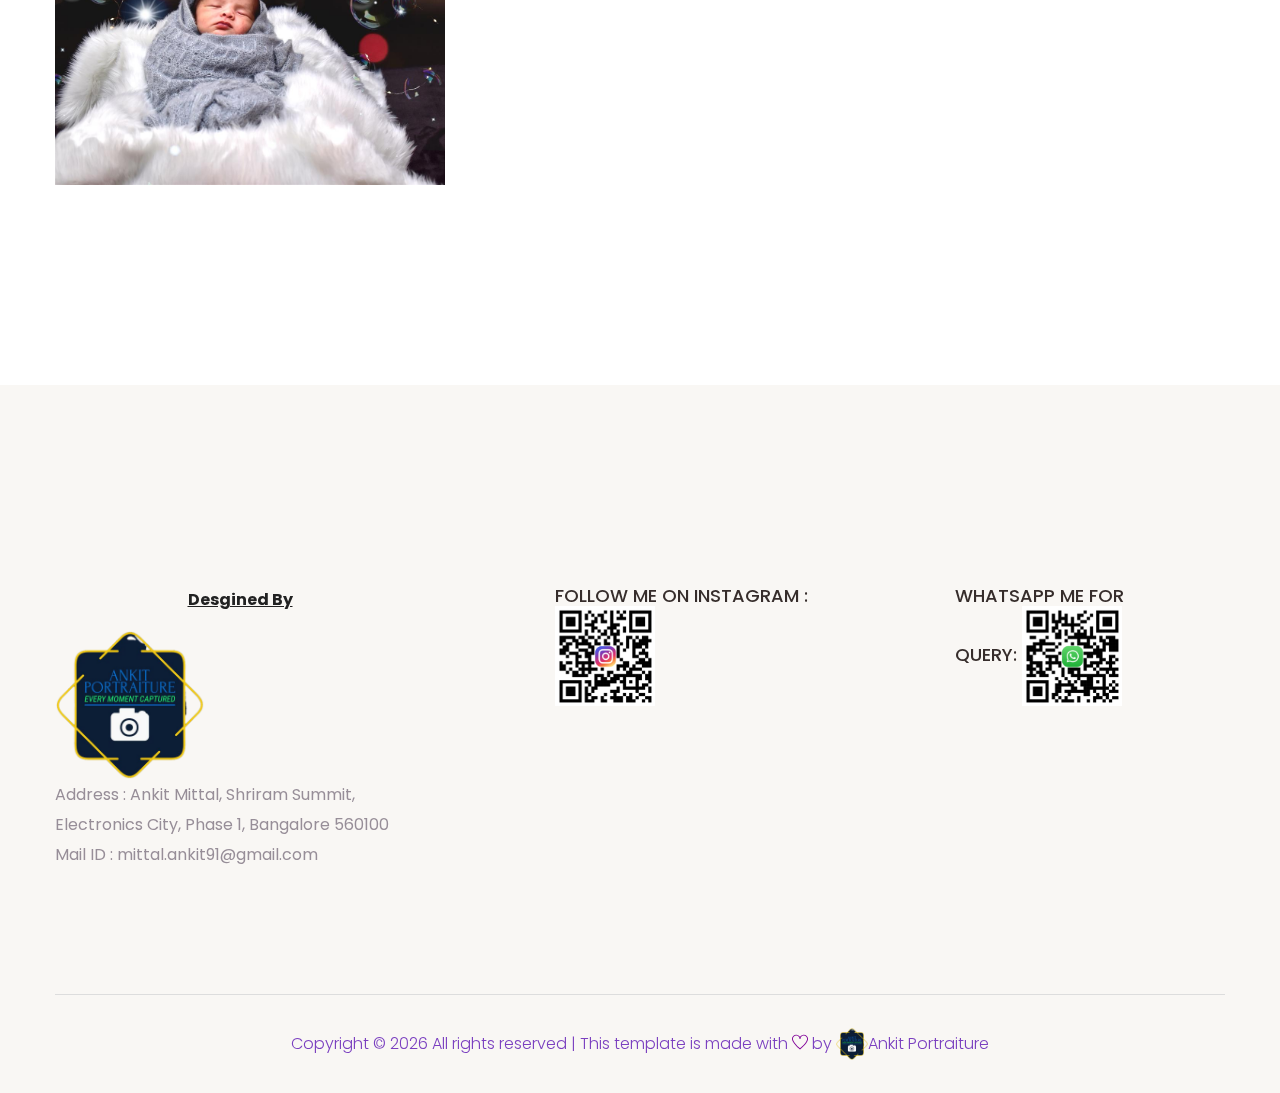
==== commit ed56e5d5: "22 Change" ====
--- a/index.html
+++ b/index.html
@@ -294,7 +294,7 @@
                         <div class="memory">
                             <div class="memories-img">
                                 <img src="assets/img/memories/memories11.jpg" alt="">
-                                <div class="menorie-icon" href="assets/img/memories/memories6.jpg">
+                                <div class="menorie-icon" href="assets/img/memories/memories11.jpg">
                                     <i class="ti-plus"></i>
                                 </div>
                             </div>
@@ -304,7 +304,7 @@
                         <div class="memory">
                             <div class="memories-img">
                                 <img src="assets/img/memories/memories12.jpg" alt="">
-                                <div class="menorie-icon" href="assets/img/memories/memories6.jpg">
+                                <div class="menorie-icon" href="assets/img/memories/memories12.jpg">
                                     <i class="ti-plus"></i>
                                 </div>
                             </div>
@@ -314,7 +314,7 @@
                         <div class="memory">
                             <div class="memories-img">
                                 <img src="assets/img/memories/memories13.jpg" alt="">
-                                <div class="menorie-icon" href="assets/img/memories/memories6.jpg">
+                                <div class="menorie-icon" href="assets/img/memories/memories13.jpg">
                                     <i class="ti-plus"></i>
                                 </div>
                             </div>
@@ -324,7 +324,7 @@
                         <div class="memory">
                             <div class="memories-img">
                                 <img src="assets/img/memories/memories14.jpg" alt="">
-                                <div class="menorie-icon" href="assets/img/memories/memories6.jpg">
+                                <div class="menorie-icon" href="assets/img/memories/memories14.jpg">
                                     <i class="ti-plus"></i>
                                 </div>
                             </div>
@@ -334,7 +334,7 @@
                         <div class="memory">
                             <div class="memories-img">
                                 <img src="assets/img/memories/memories15.jpg" alt="">
-                                <div class="menorie-icon" href="assets/img/memories/memories6.jpg">
+                                <div class="menorie-icon" href="assets/img/memories/memories15.jpg">
                                     <i class="ti-plus"></i>
                                 </div>
                             </div>
@@ -344,7 +344,7 @@
                         <div class="memory">
                             <div class="memories-img">
                                 <img src="assets/img/memories/memories16.jpg" alt="">
-                                <div class="menorie-icon" href="assets/img/memories/memories6.jpg">
+                                <div class="menorie-icon" href="assets/img/memories/memories16.jpg">
                                     <i class="ti-plus"></i>
                                 </div>
                             </div>
@@ -354,7 +354,7 @@
                         <div class="memory">
                             <div class="memories-img">
                                 <img src="assets/img/memories/memories17.jpg" alt="">
-                                <div class="menorie-icon" href="assets/img/memories/memories6.jpg">
+                                <div class="menorie-icon" href="assets/img/memories/memories17.jpg">
                                     <i class="ti-plus"></i>
                                 </div>
                             </div>
@@ -364,7 +364,7 @@
                         <div class="memory">
                             <div class="memories-img">
                                 <img src="assets/img/memories/memories18.jpg" alt="">
-                                <div class="menorie-icon" href="assets/img/memories/memories6.jpg">
+                                <div class="menorie-icon" href="assets/img/memories/memories18.jpg">
                                     <i class="ti-plus"></i>
                                 </div>
                             </div>
@@ -374,7 +374,7 @@
                         <div class="memory">
                             <div class="memories-img">
                                 <img src="assets/img/memories/memories19.jpg" alt="">
-                                <div class="menorie-icon" href="assets/img/memories/memories6.jpg">
+                                <div class="menorie-icon" href="assets/img/memories/memories19.jpg">
                                     <i class="ti-plus"></i>
                                 </div>
                             </div>
@@ -384,7 +384,7 @@
                         <div class="memory">
                             <div class="memories-img">
                                 <img src="assets/img/memories/memories20.jpg" alt="">
-                                <div class="menorie-icon" href="assets/img/memories/memories6.jpg">
+                                <div class="menorie-icon" href="assets/img/memories/memories20.jpg">
                                     <i class="ti-plus"></i>
                                 </div>
                             </div>
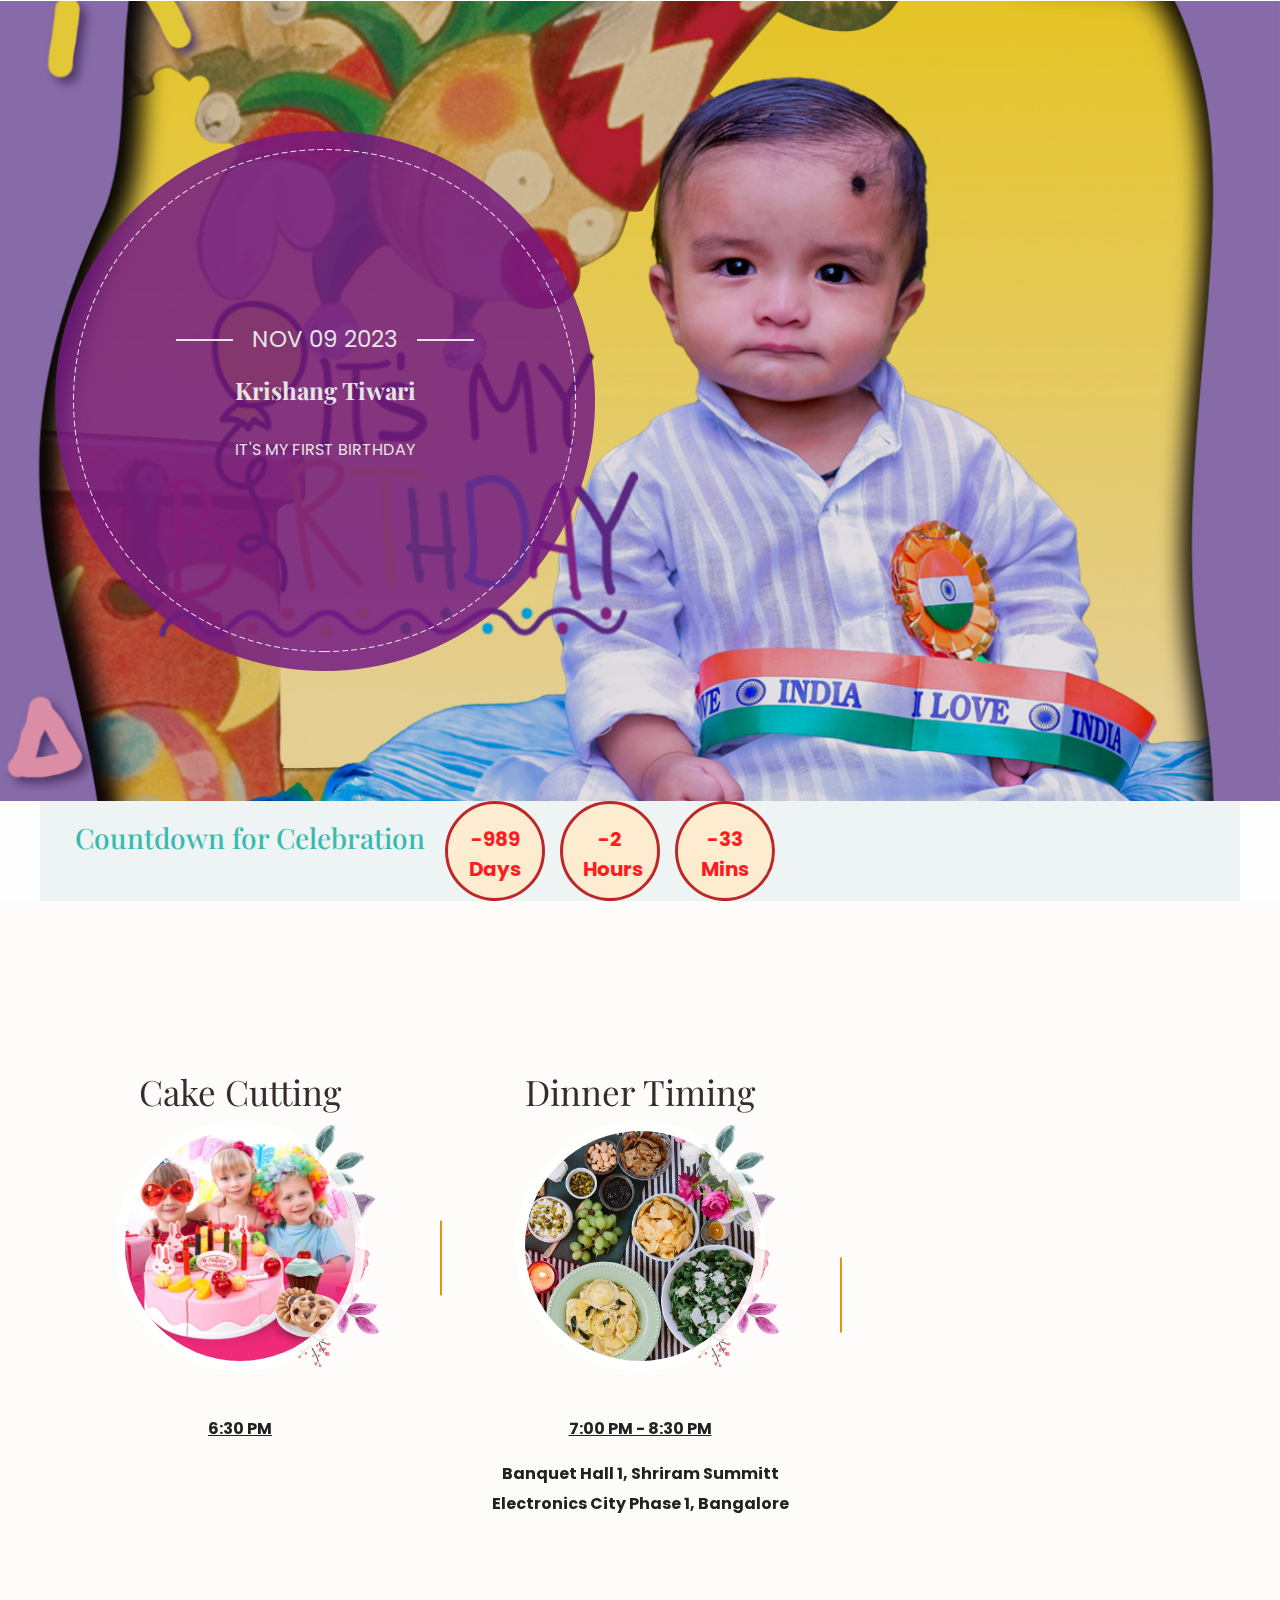
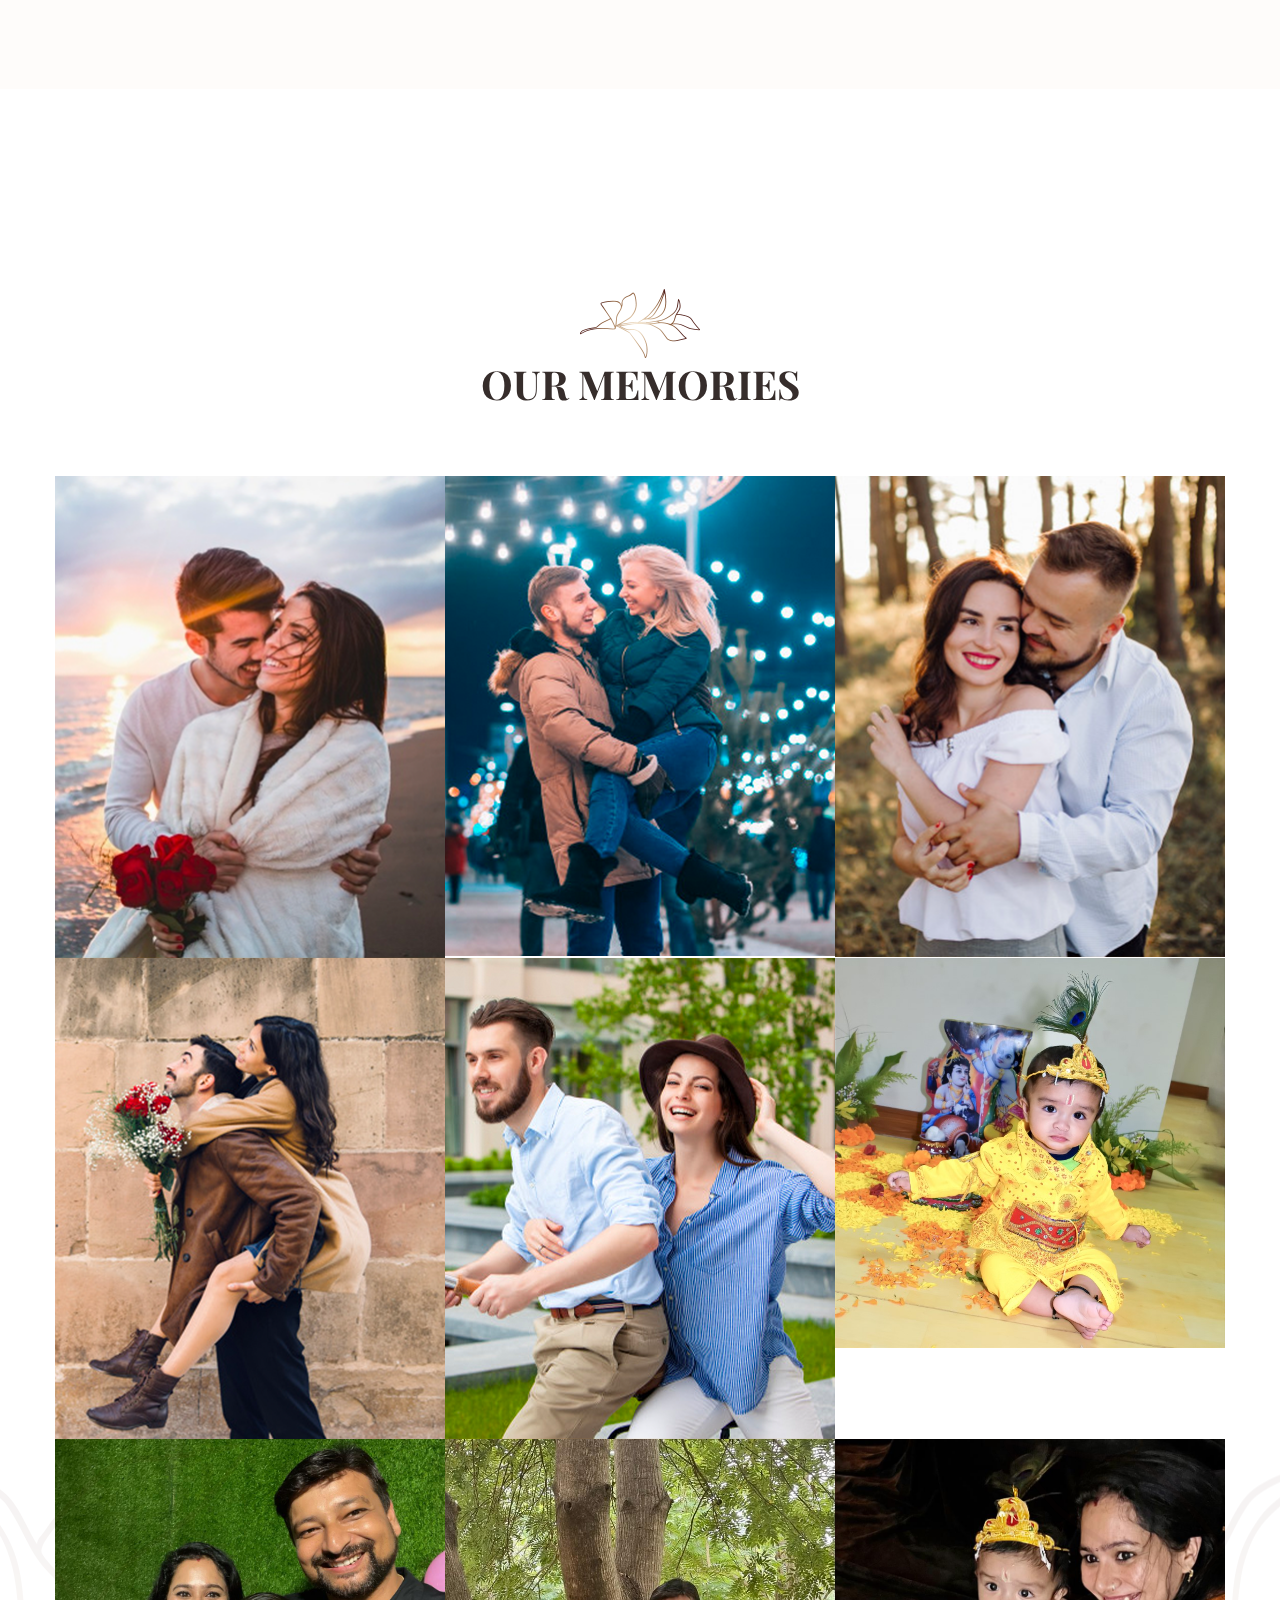
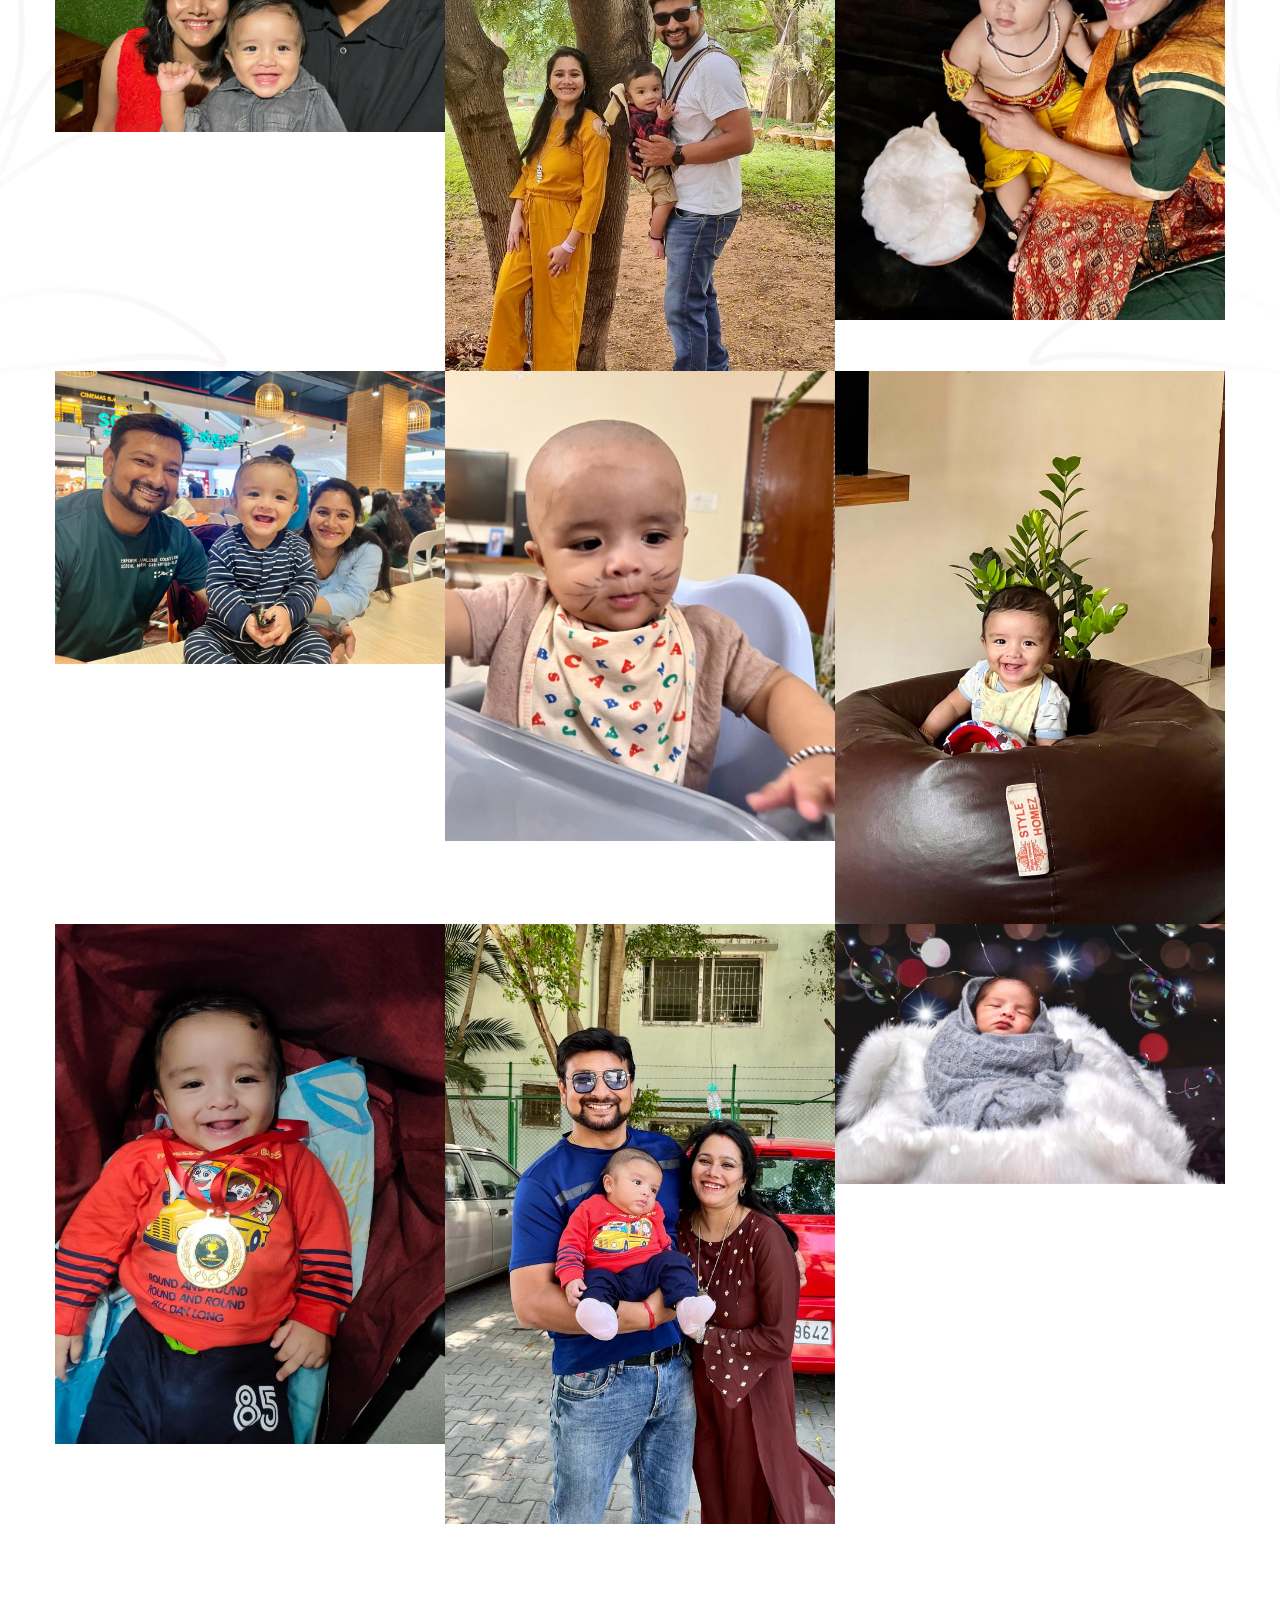
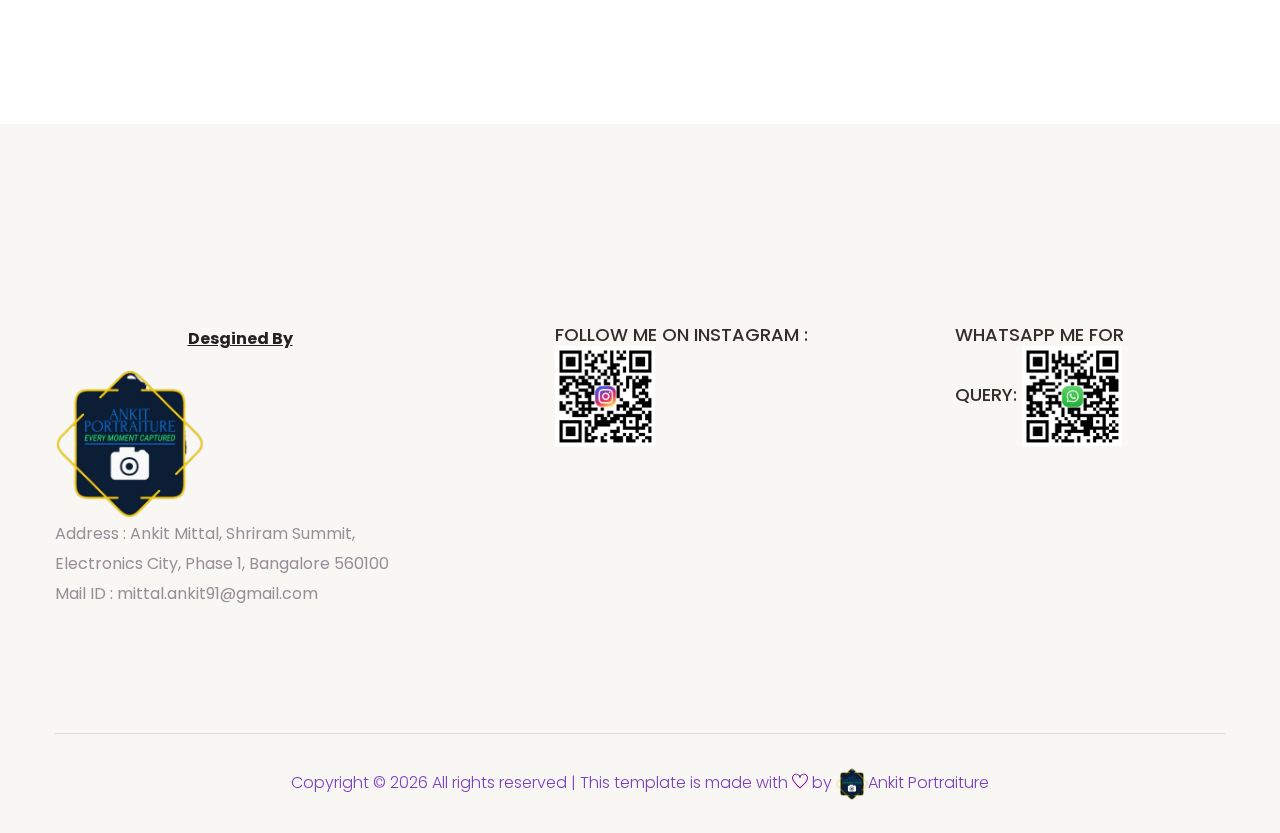
==== commit 8f735b7c: "23 Change" ====
--- a/index.html
+++ b/index.html
@@ -370,7 +370,7 @@
                             </div>
                         </div>
                     </div>
-                    <div class="col-lg-4 col-md-4">
+                    <!-- <div class="col-lg-4 col-md-4">
                         <div class="memory">
                             <div class="memories-img">
                                 <img src="assets/img/memories/memories19.jpg" alt="">
@@ -379,7 +379,7 @@
                                 </div>
                             </div>
                         </div>
-                    </div>
+                    </div> -->
                     <div class="col-lg-4 col-md-4">
                         <div class="memory">
                             <div class="memories-img">
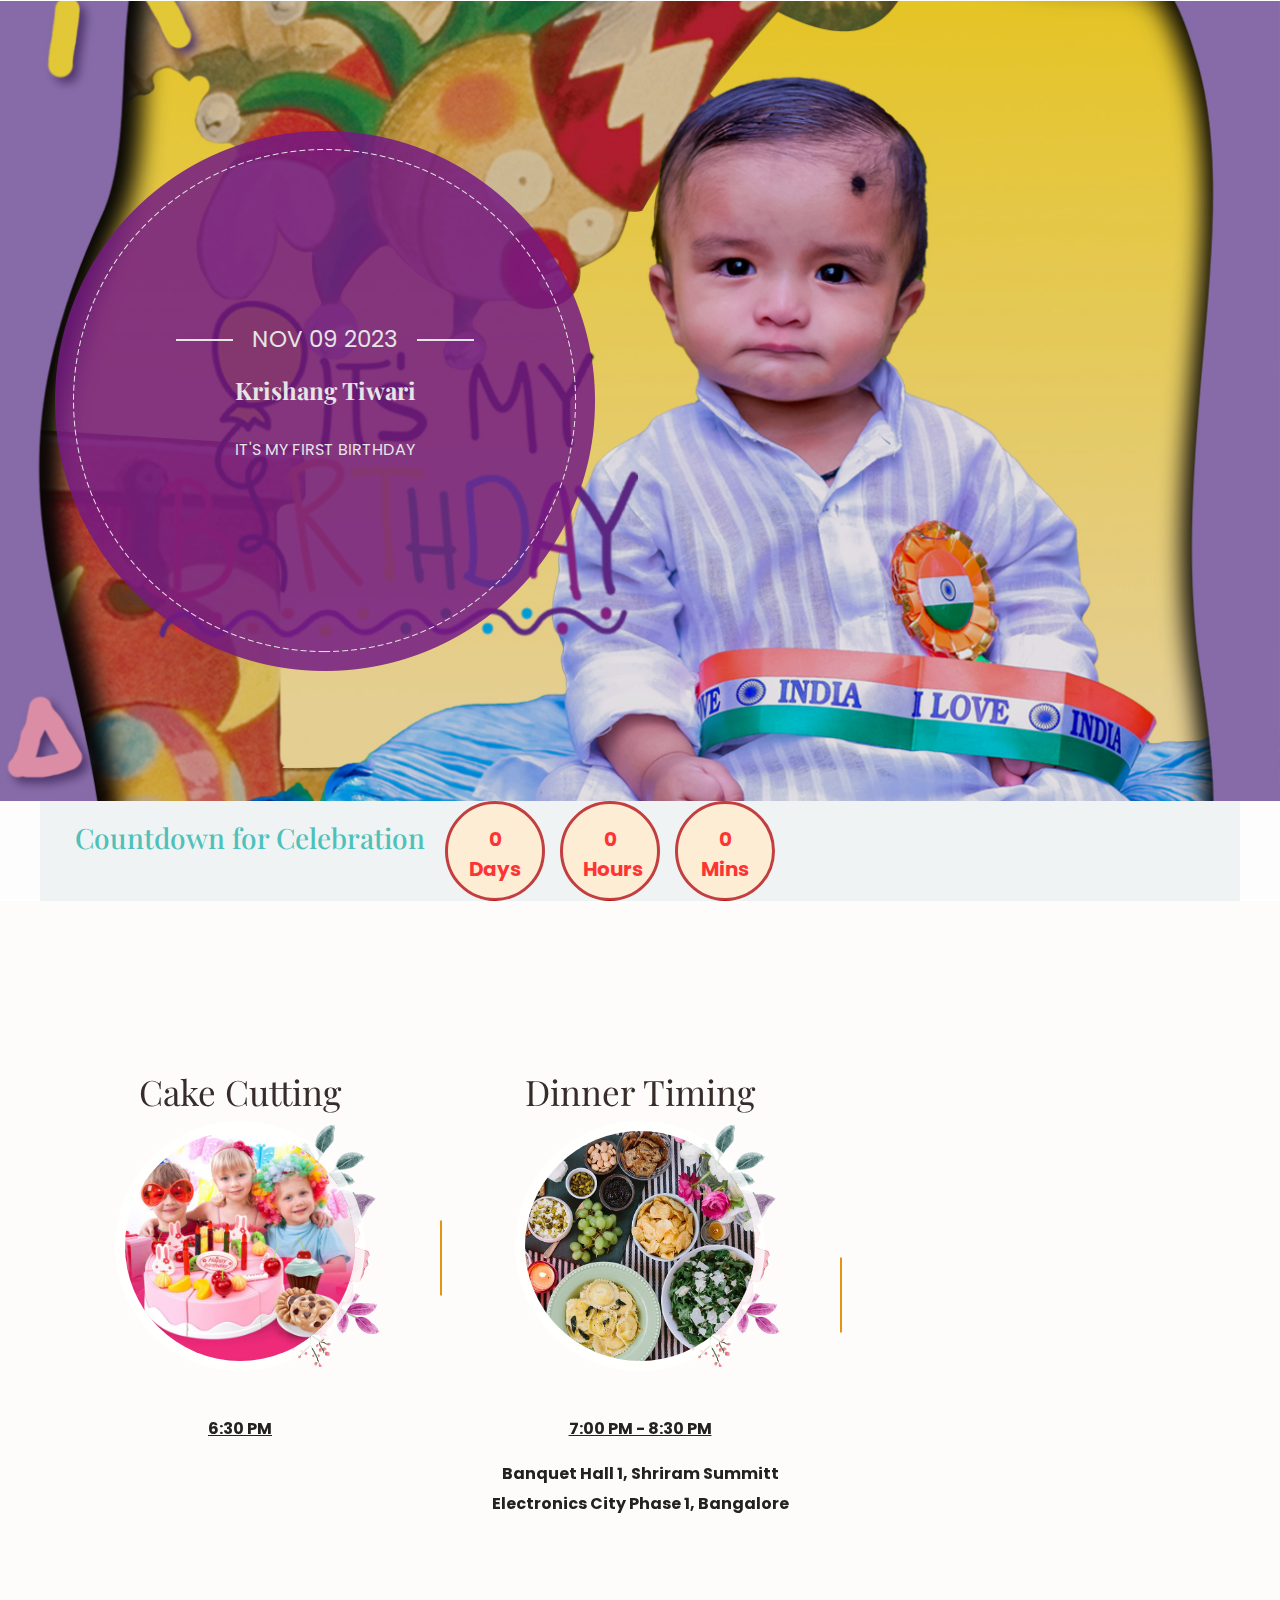
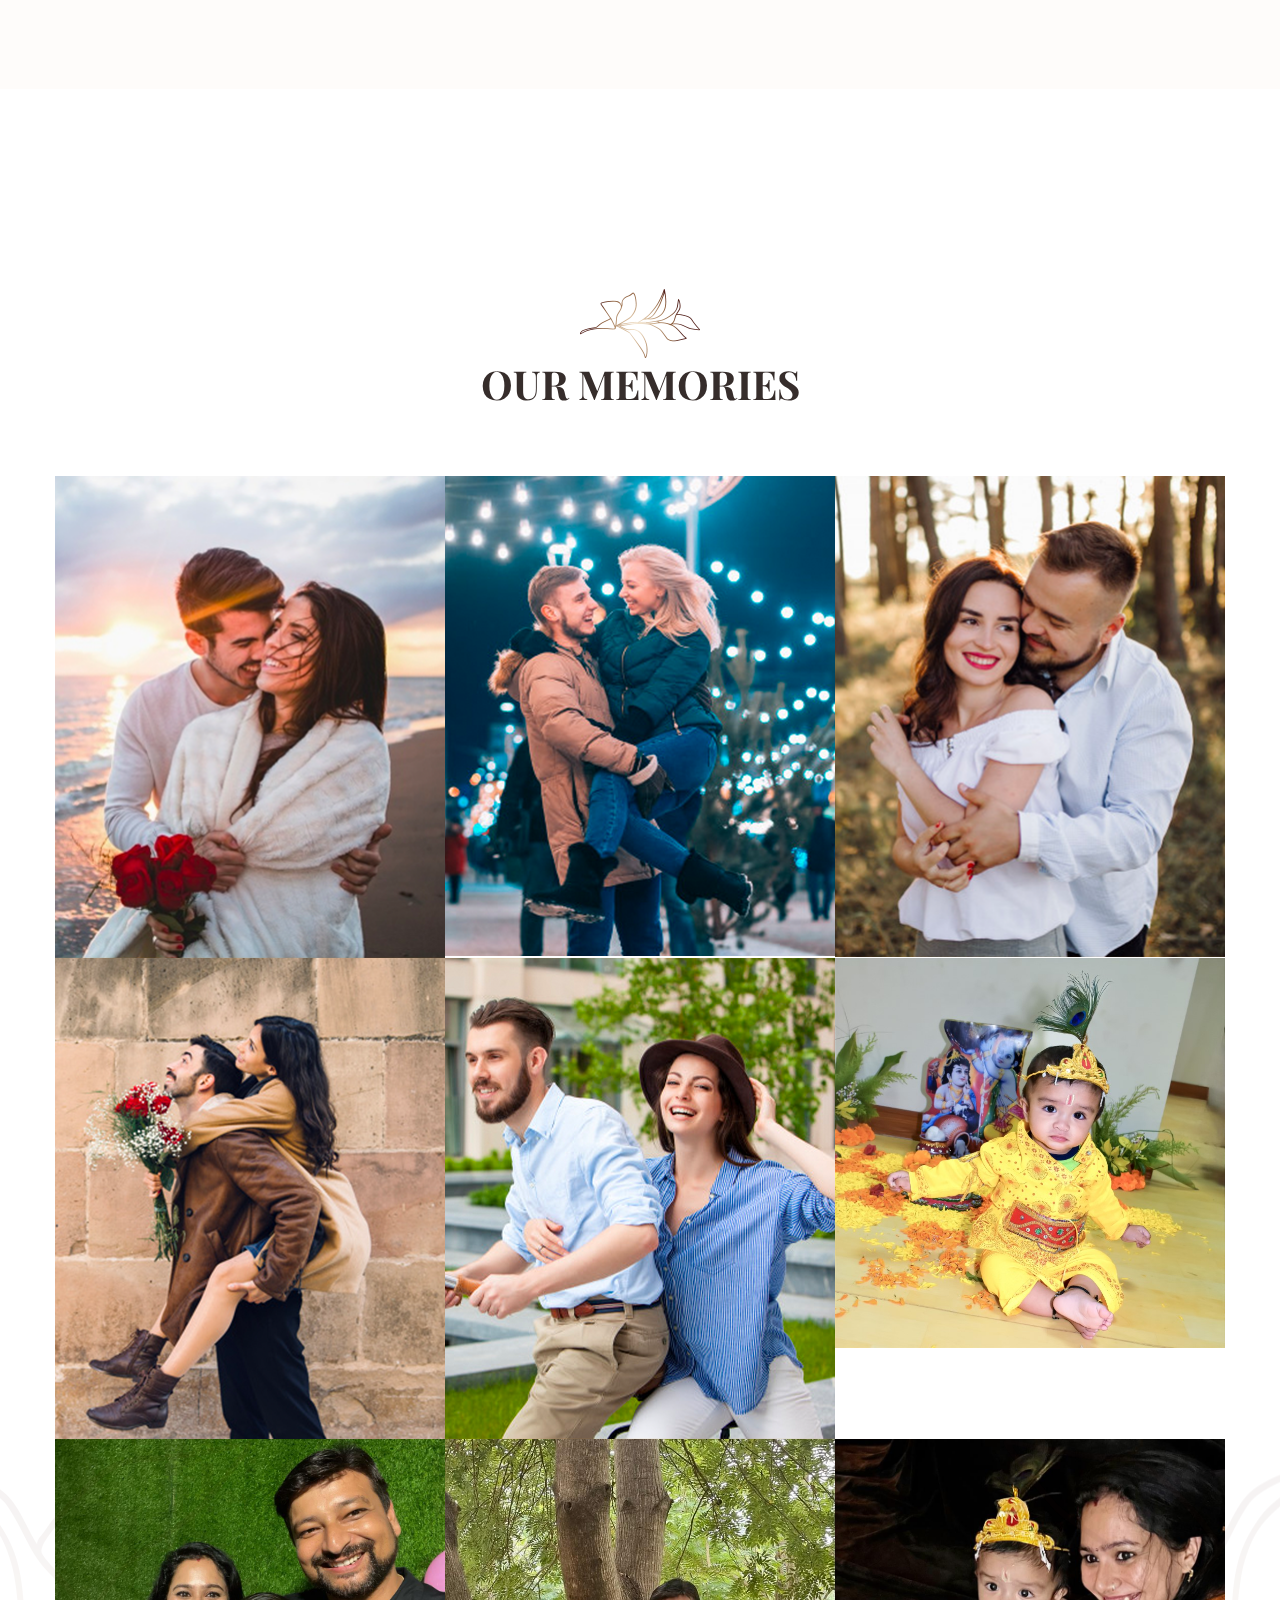
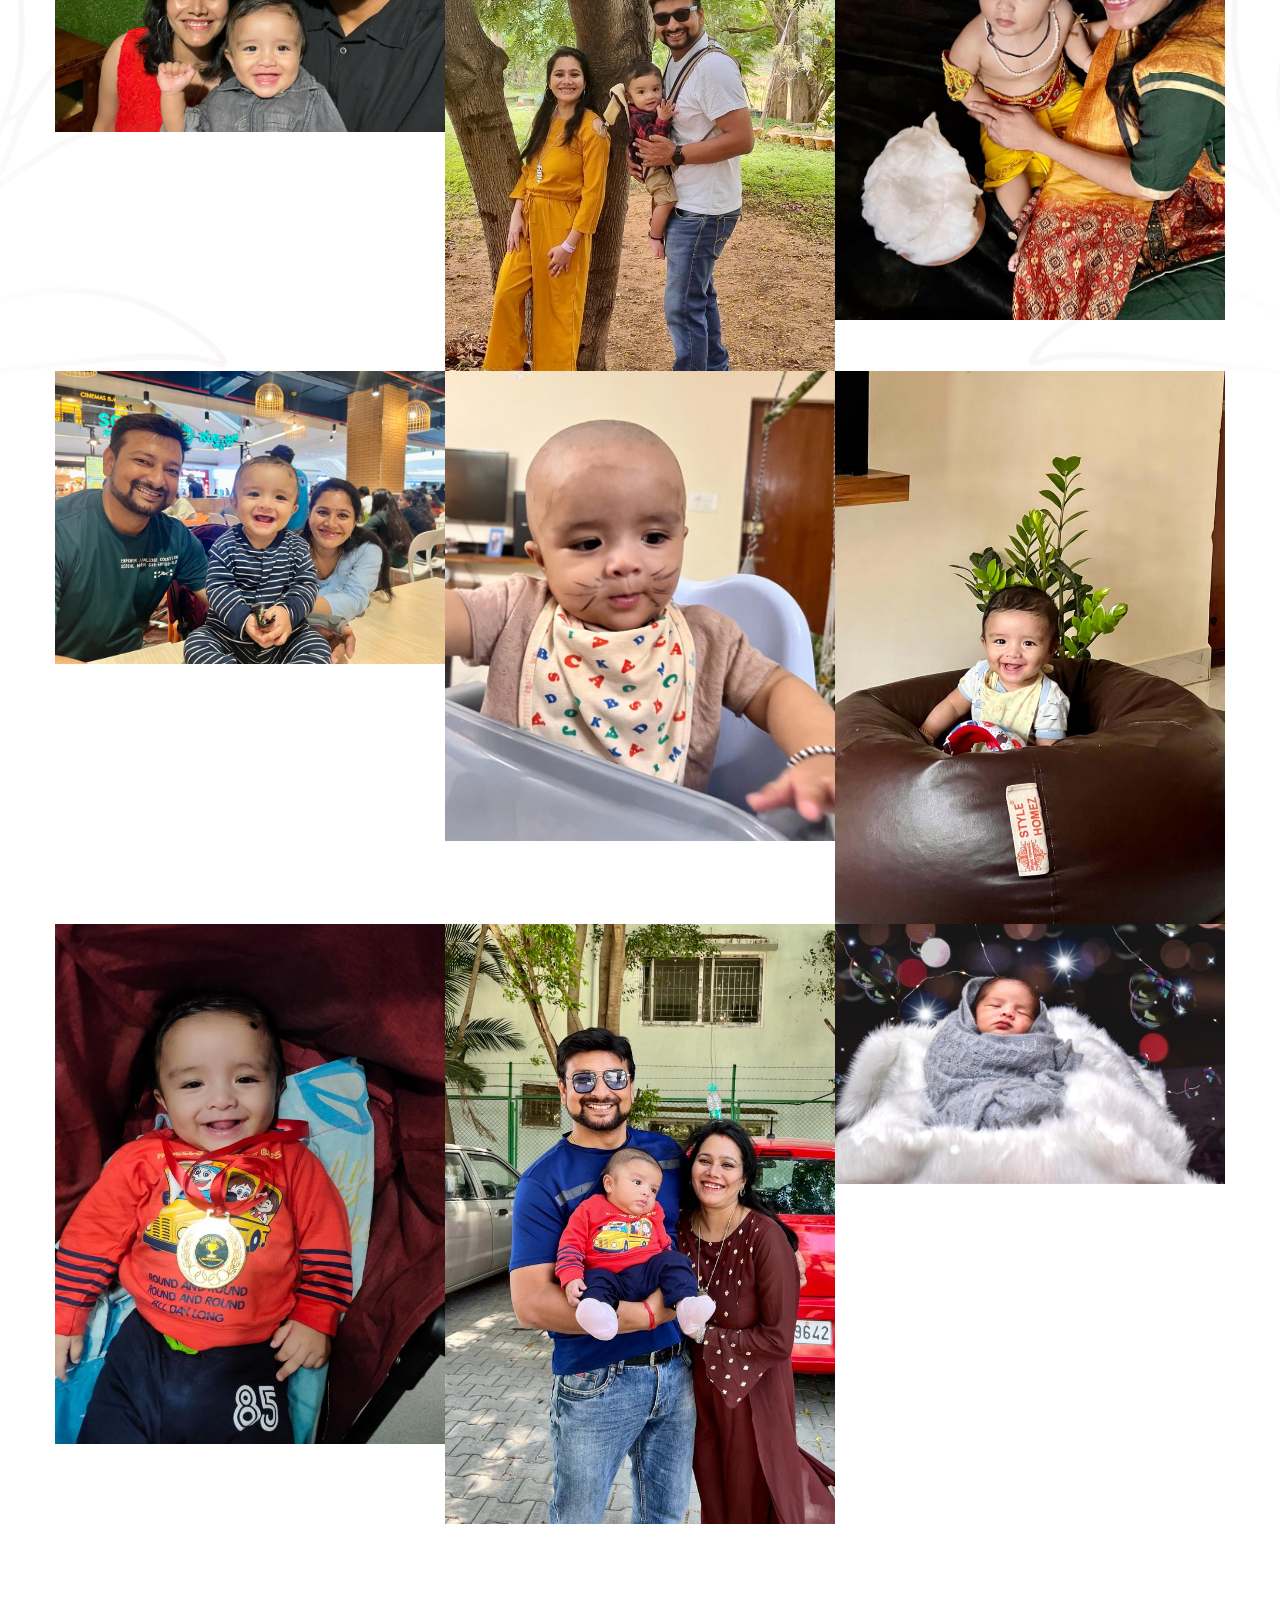
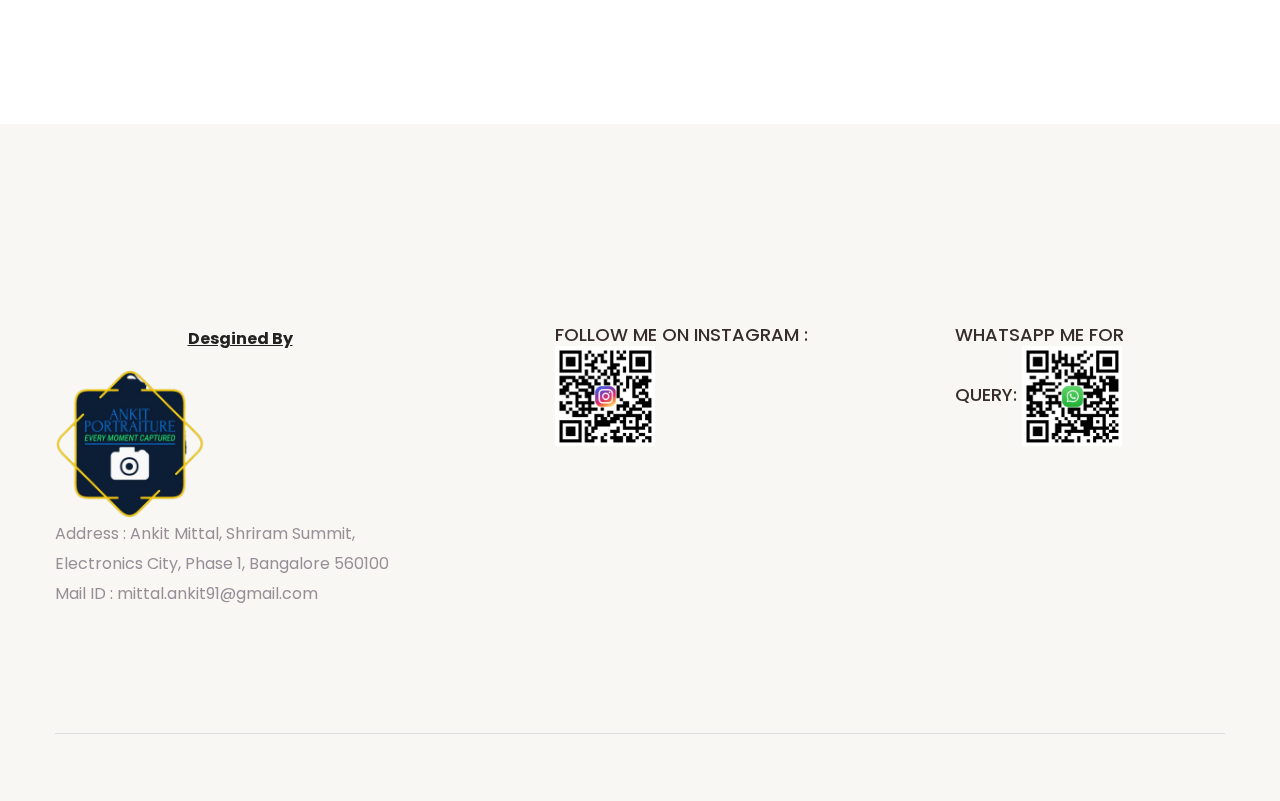
==== commit 26d6b2a5: "25 Change" ====
--- a/index.html
+++ b/index.html
@@ -462,10 +462,10 @@
                             <div class="col-xl-12 ">
                                 <div class="footer-copy-right text-center">
                                     <p><!-- Link back to Colorlib can't be removed. Template is licensed under CC BY 3.0. -->
-                                        Copyright &copy;
+                                        <!-- Copyright &copy;
                                         <script>document.write(new Date().getFullYear());</script> All rights reserved |
                                         This template is made with <i class="ti-heart" aria-hidden="true"></i> by <img
-                                            src="assets/img/logo/logo.png" width="32" height="32">Ankit Portraiture</a>
+                                            src="assets/img/logo/logo.png" width="32" height="32">Ankit Portraiture</a> -->
                                         <!-- Link back to Colorlib can't be removed. Template is licensed under CC BY 3.0. -->
                                     </p>
                                 </div>
